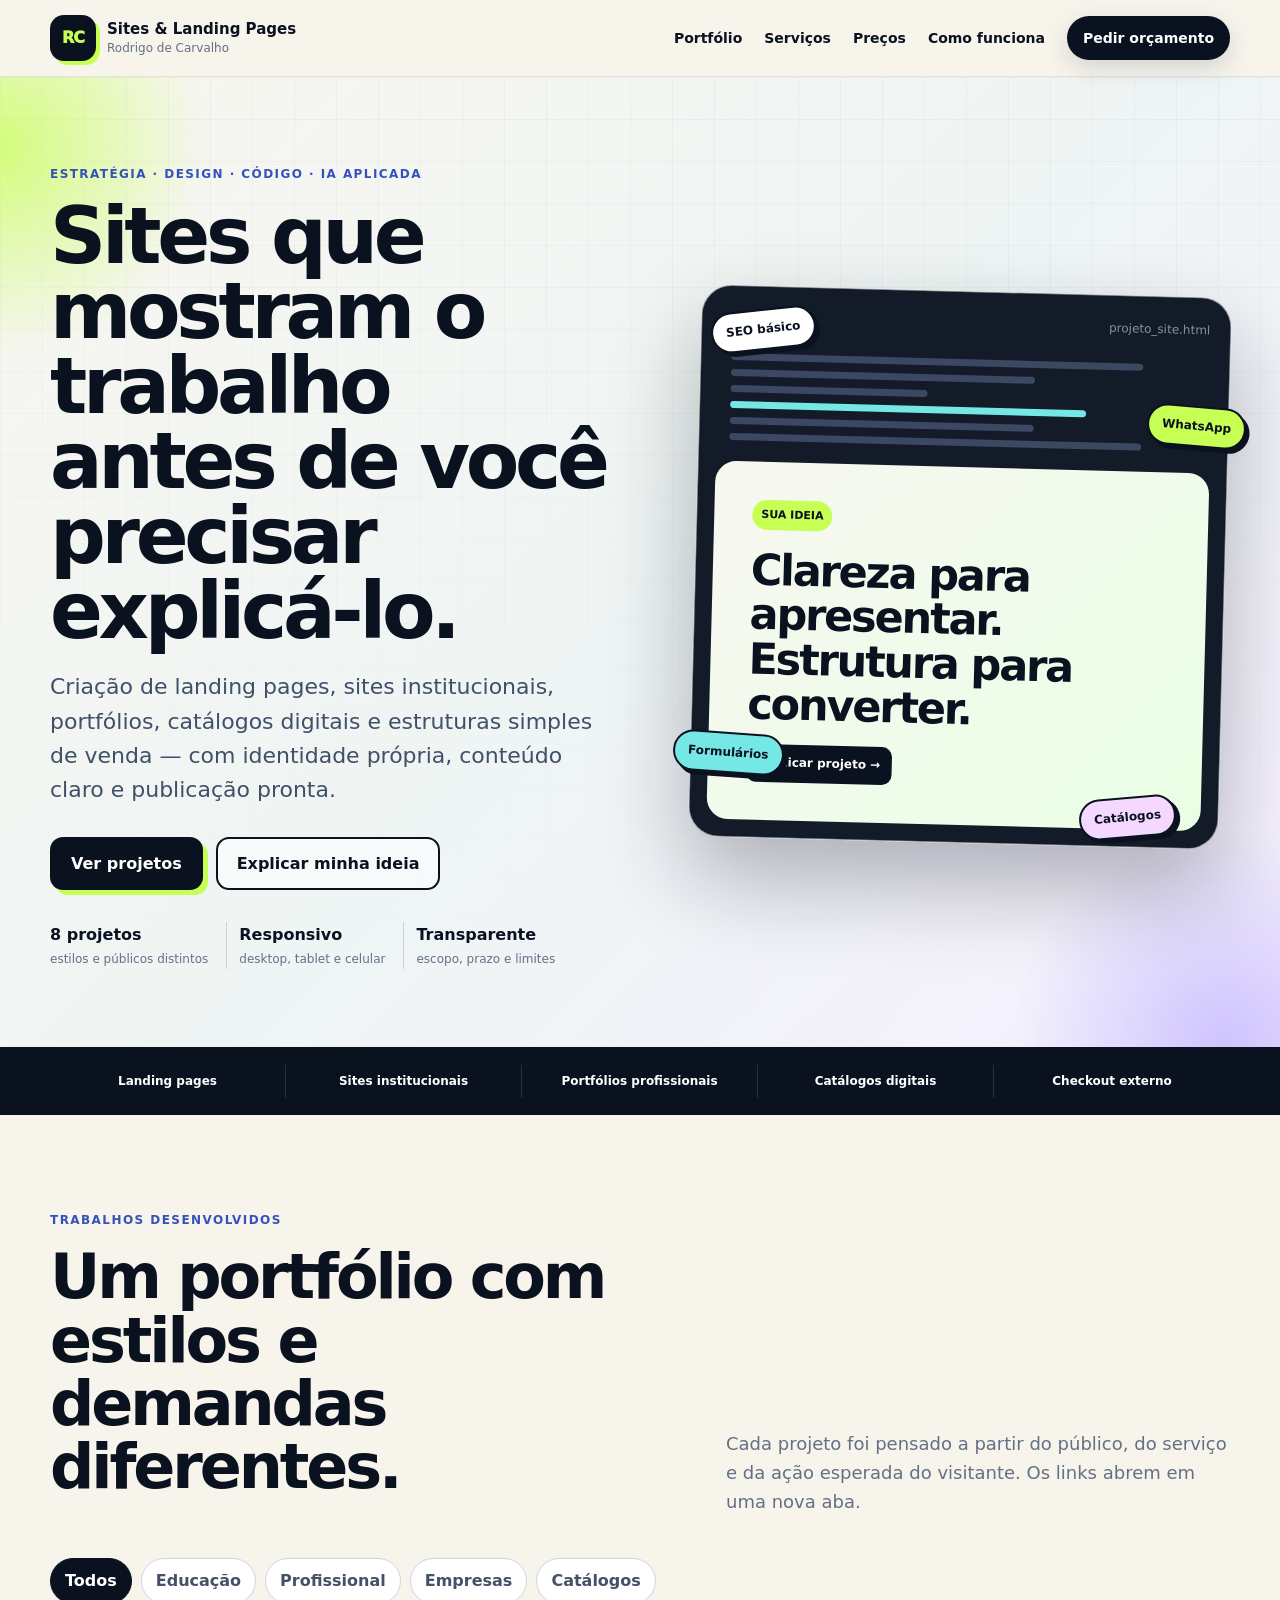
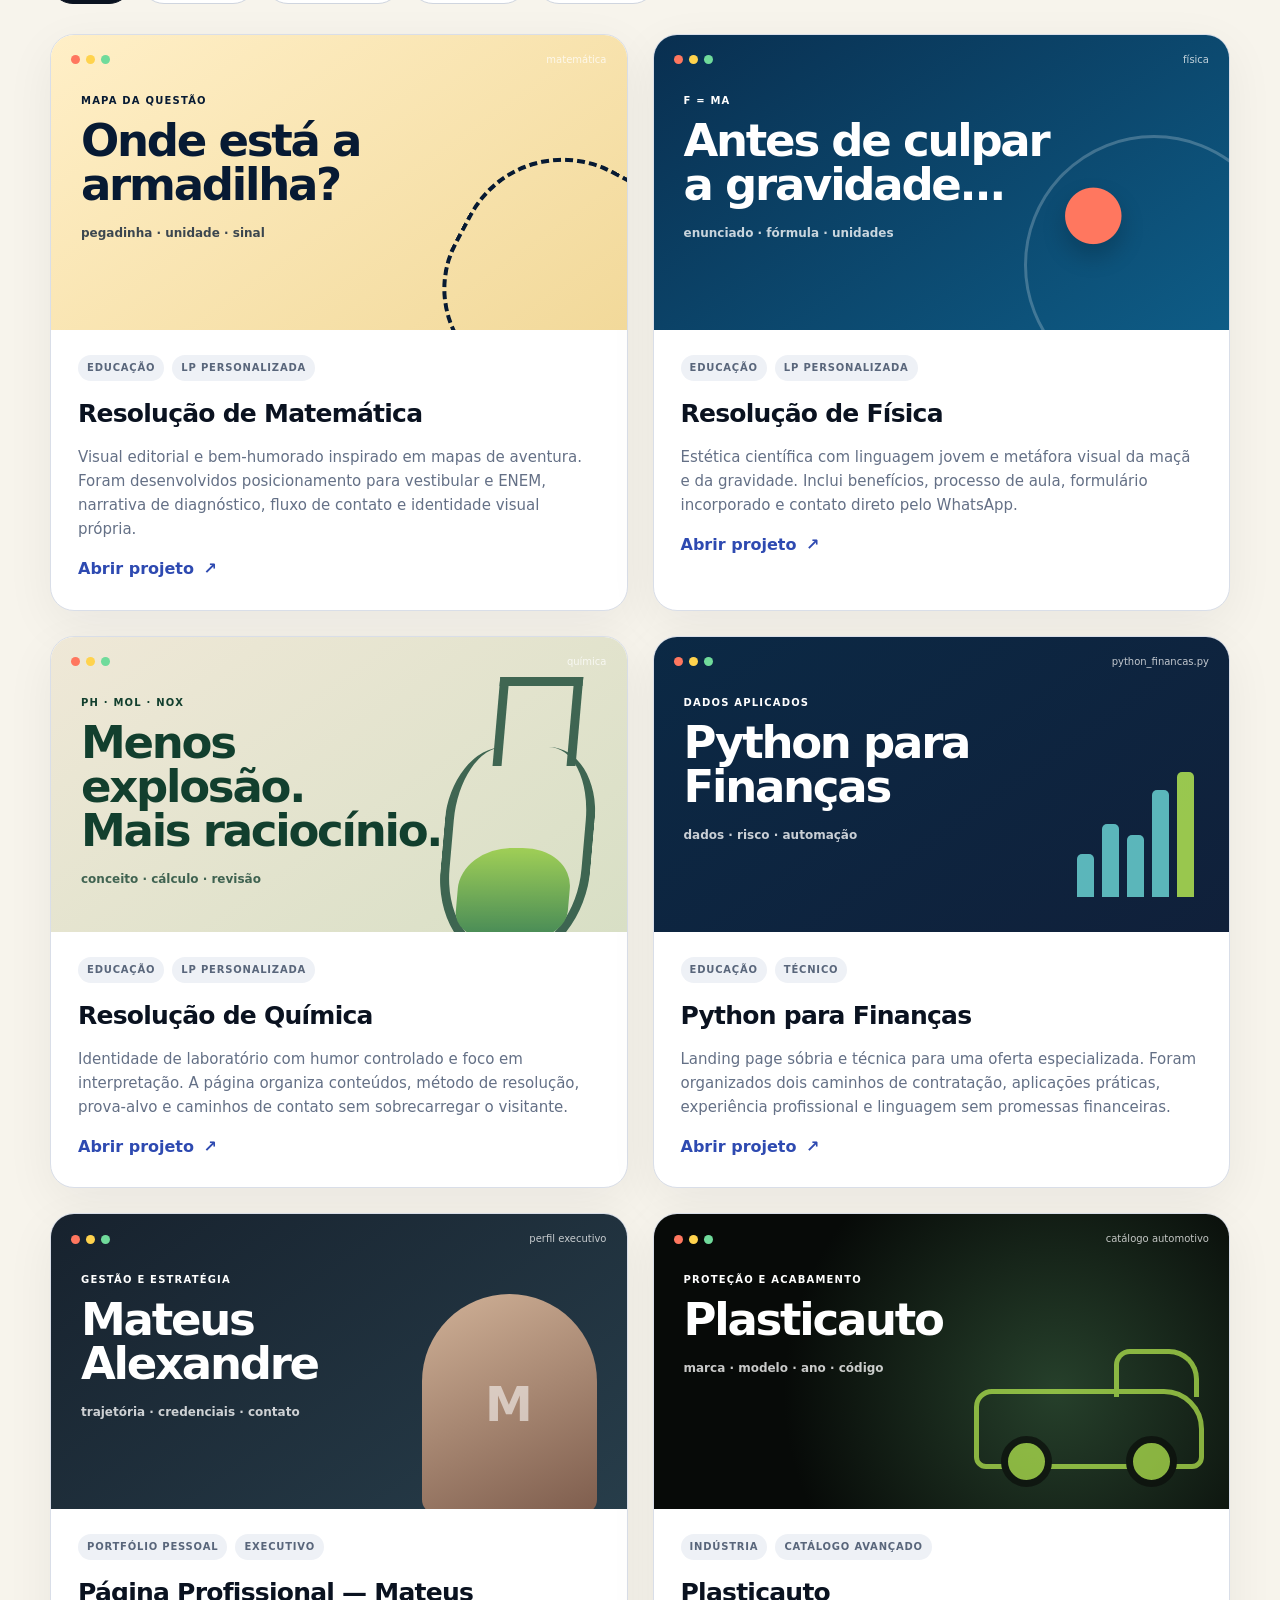
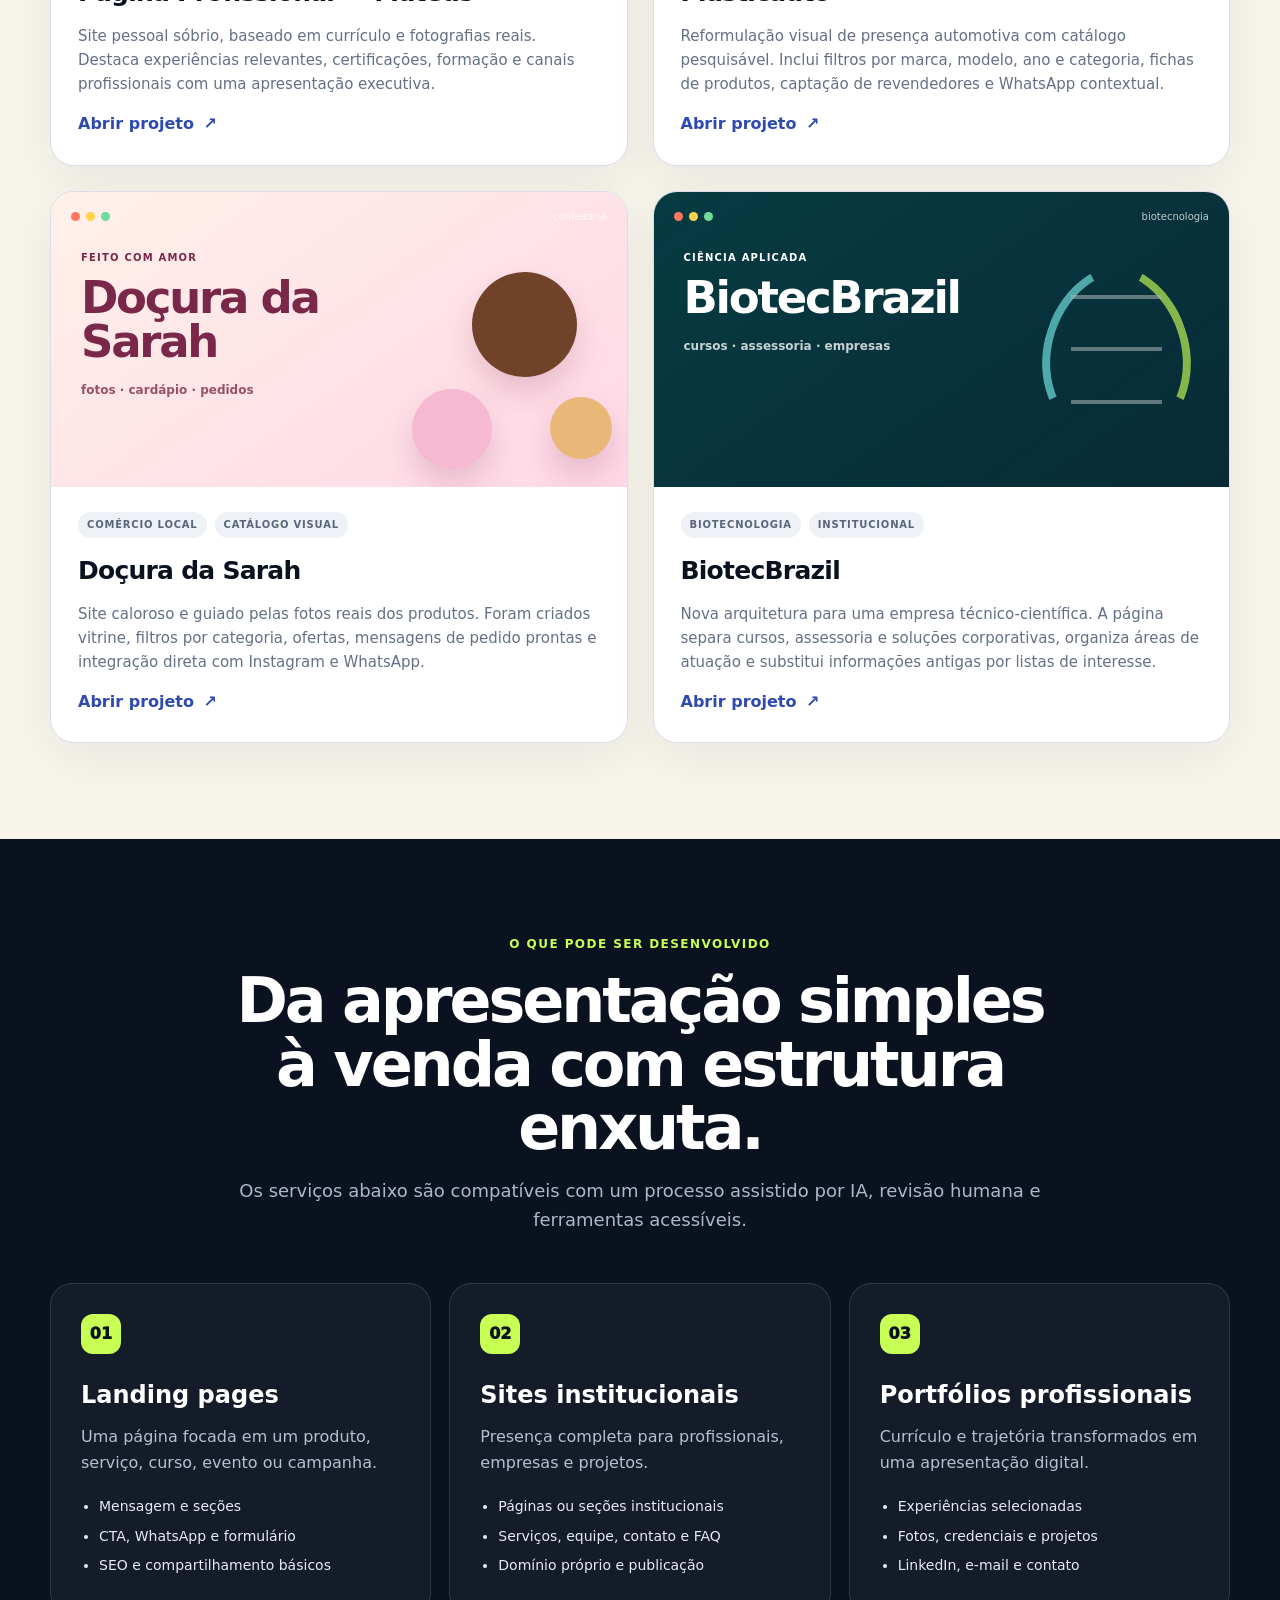
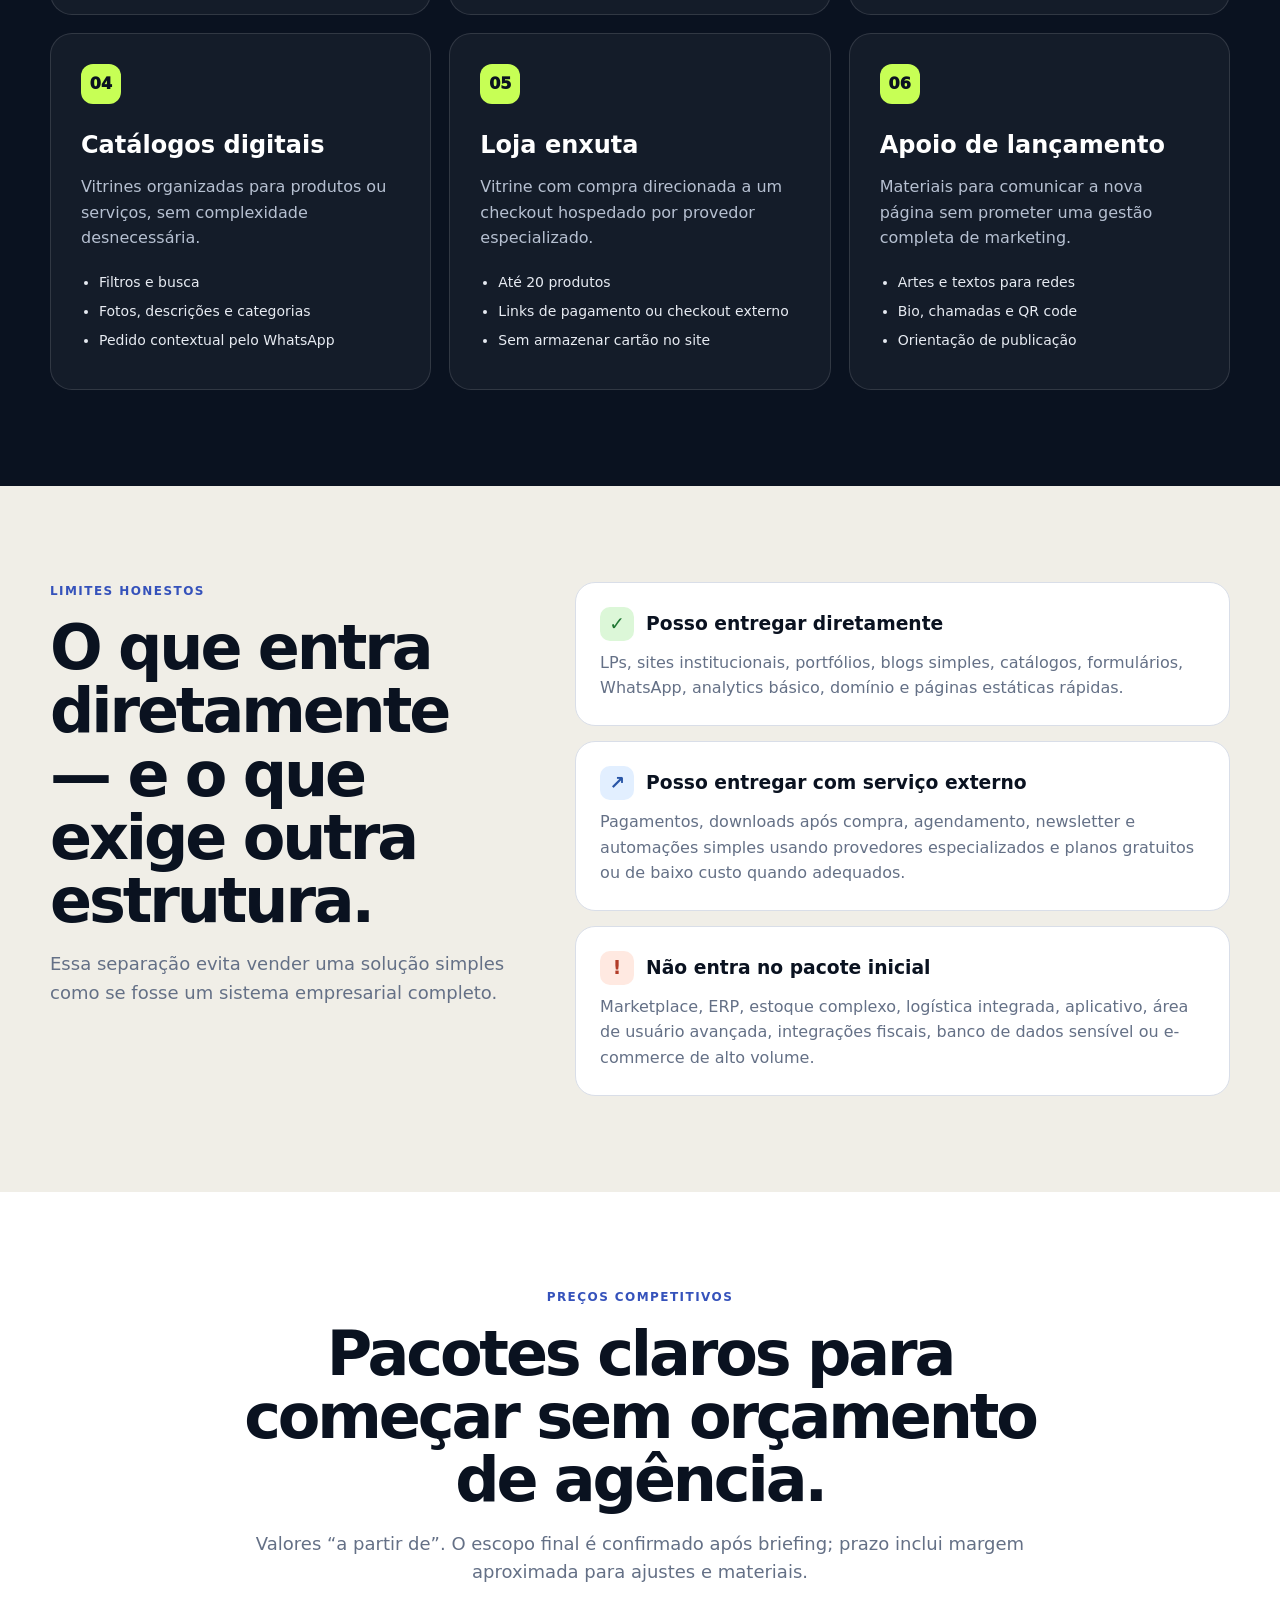
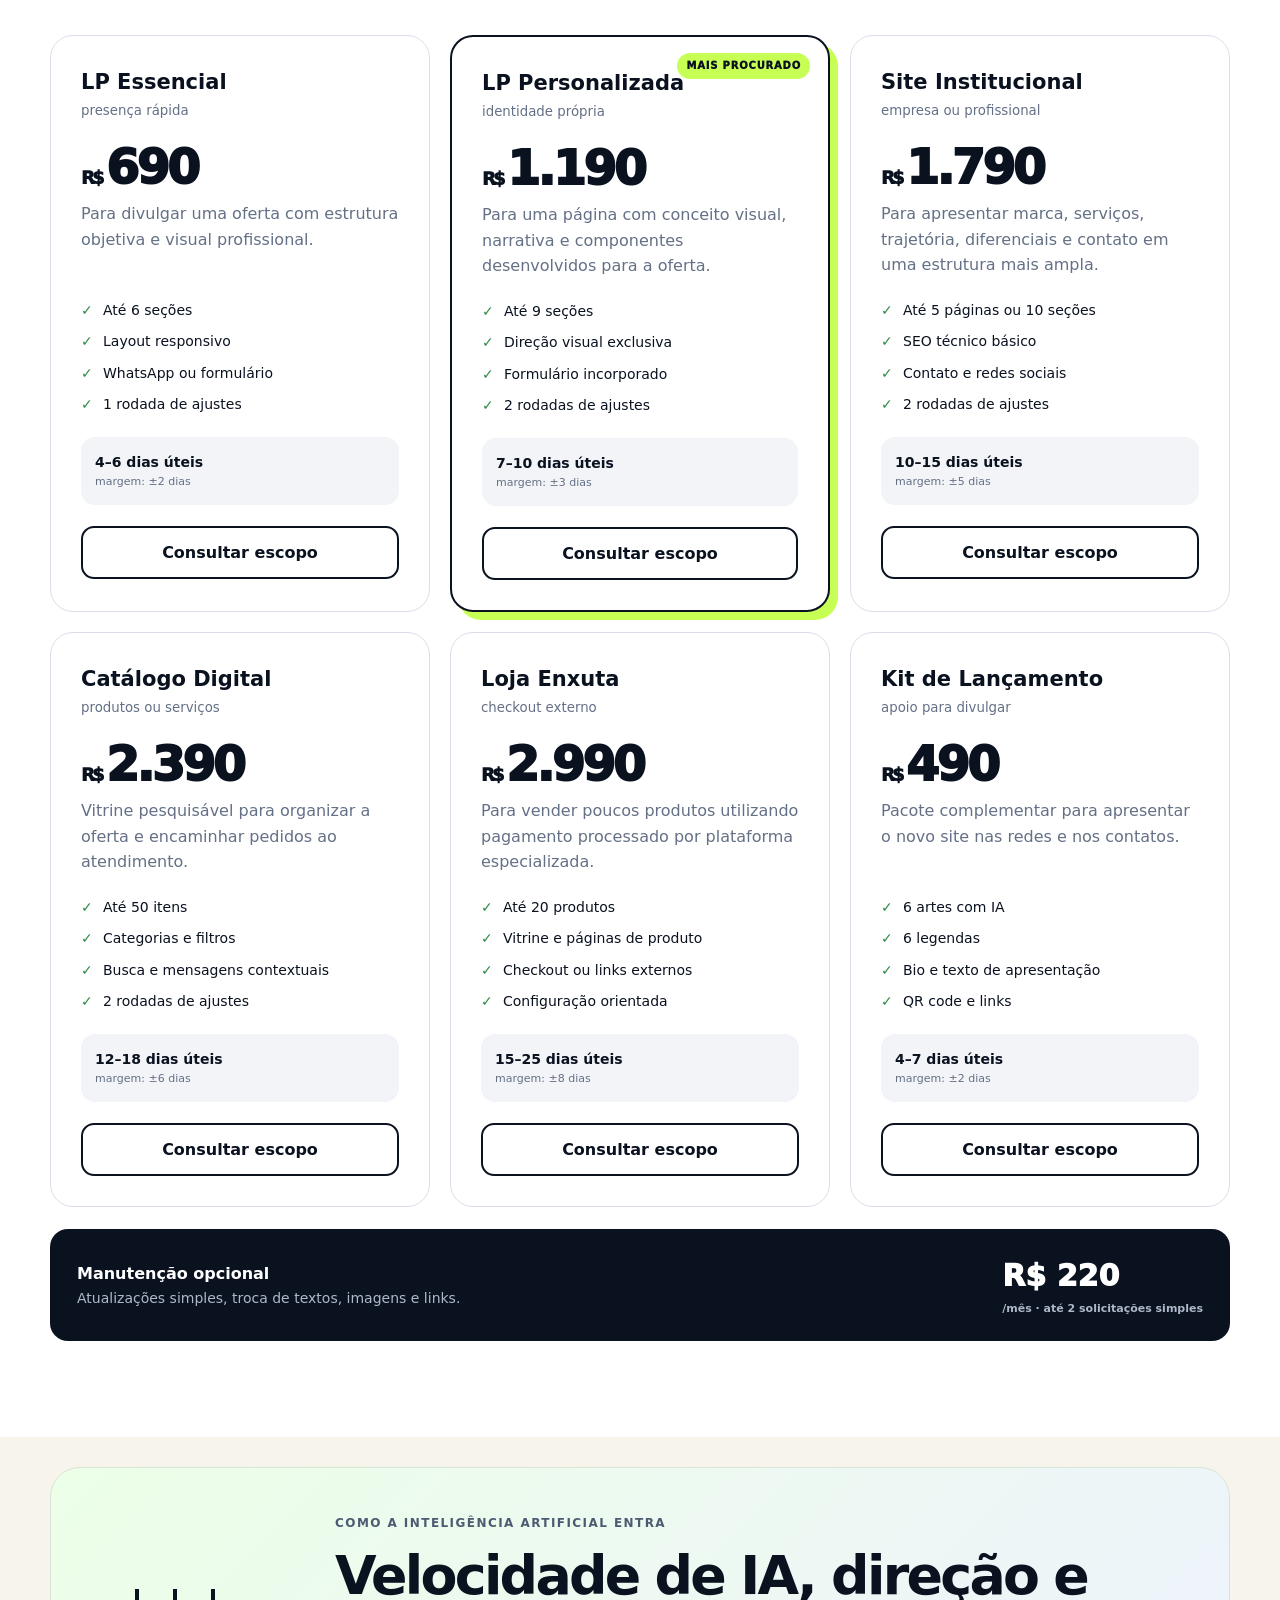
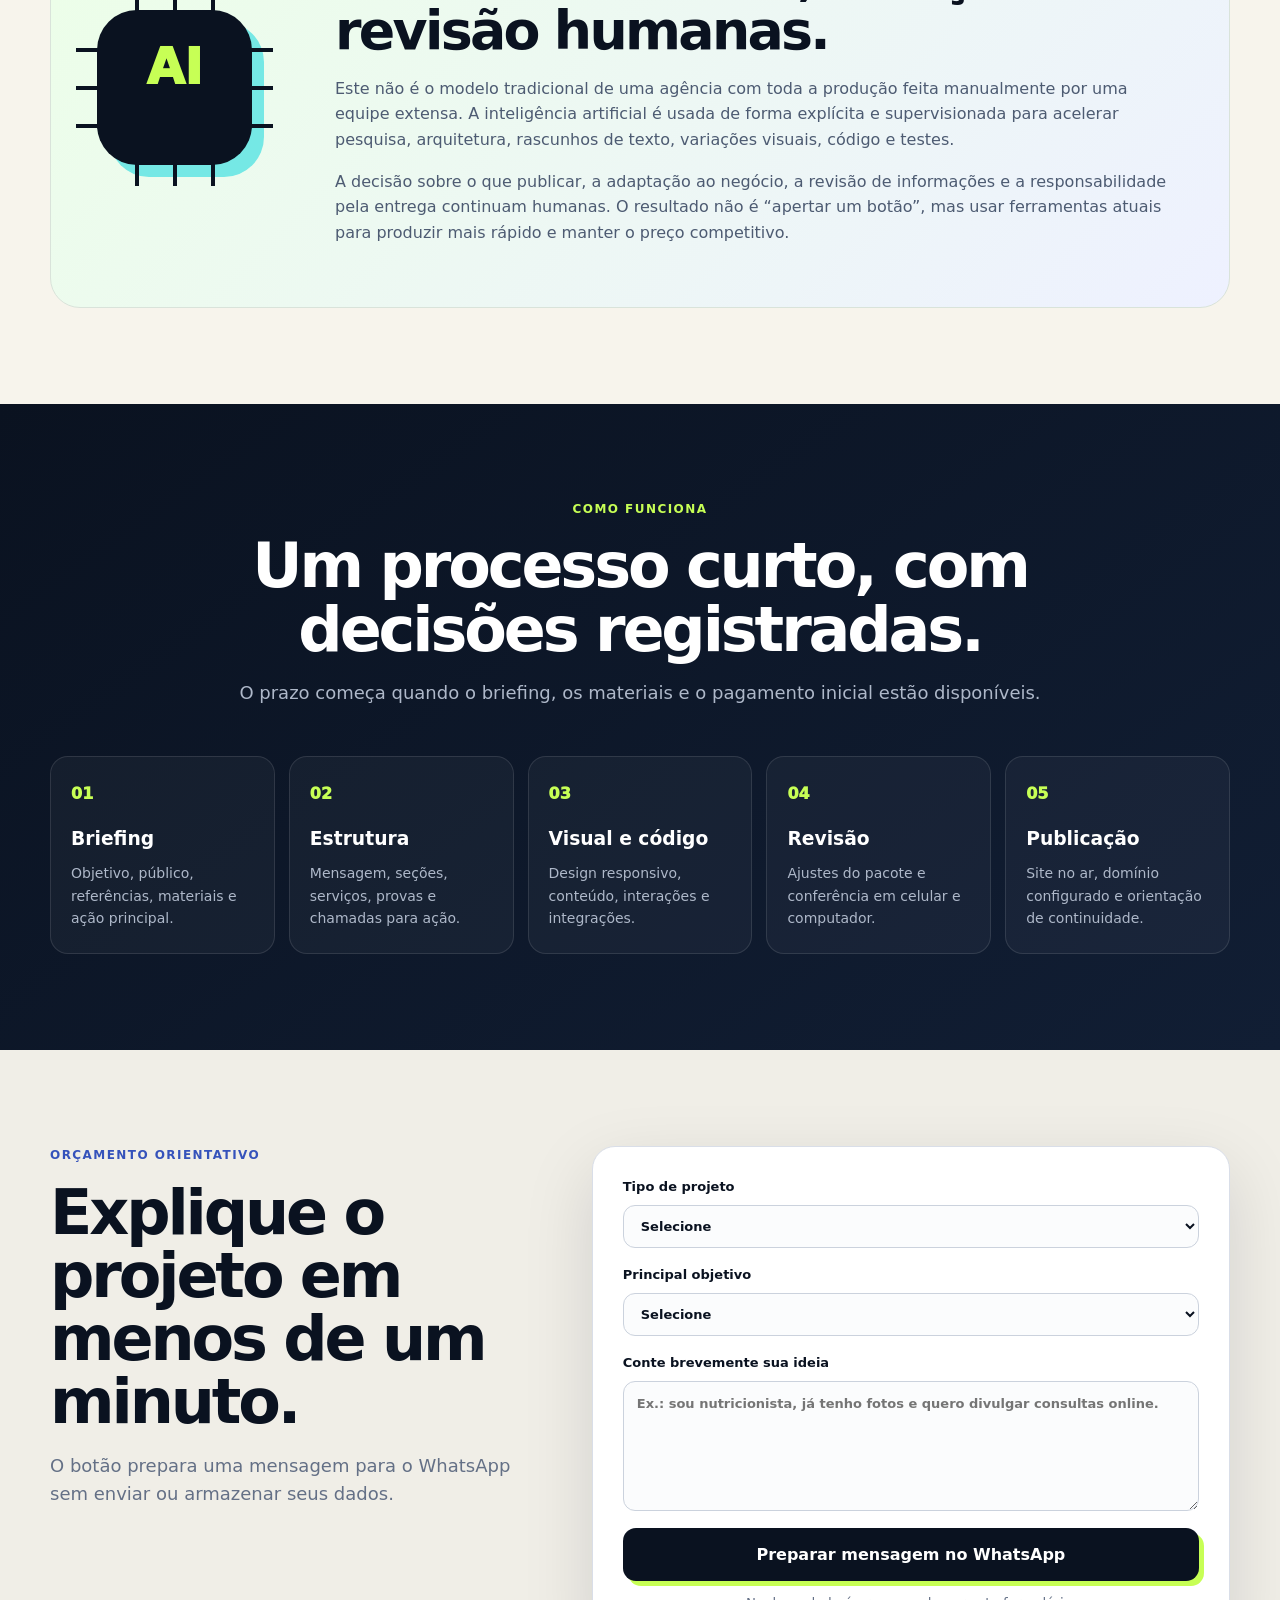
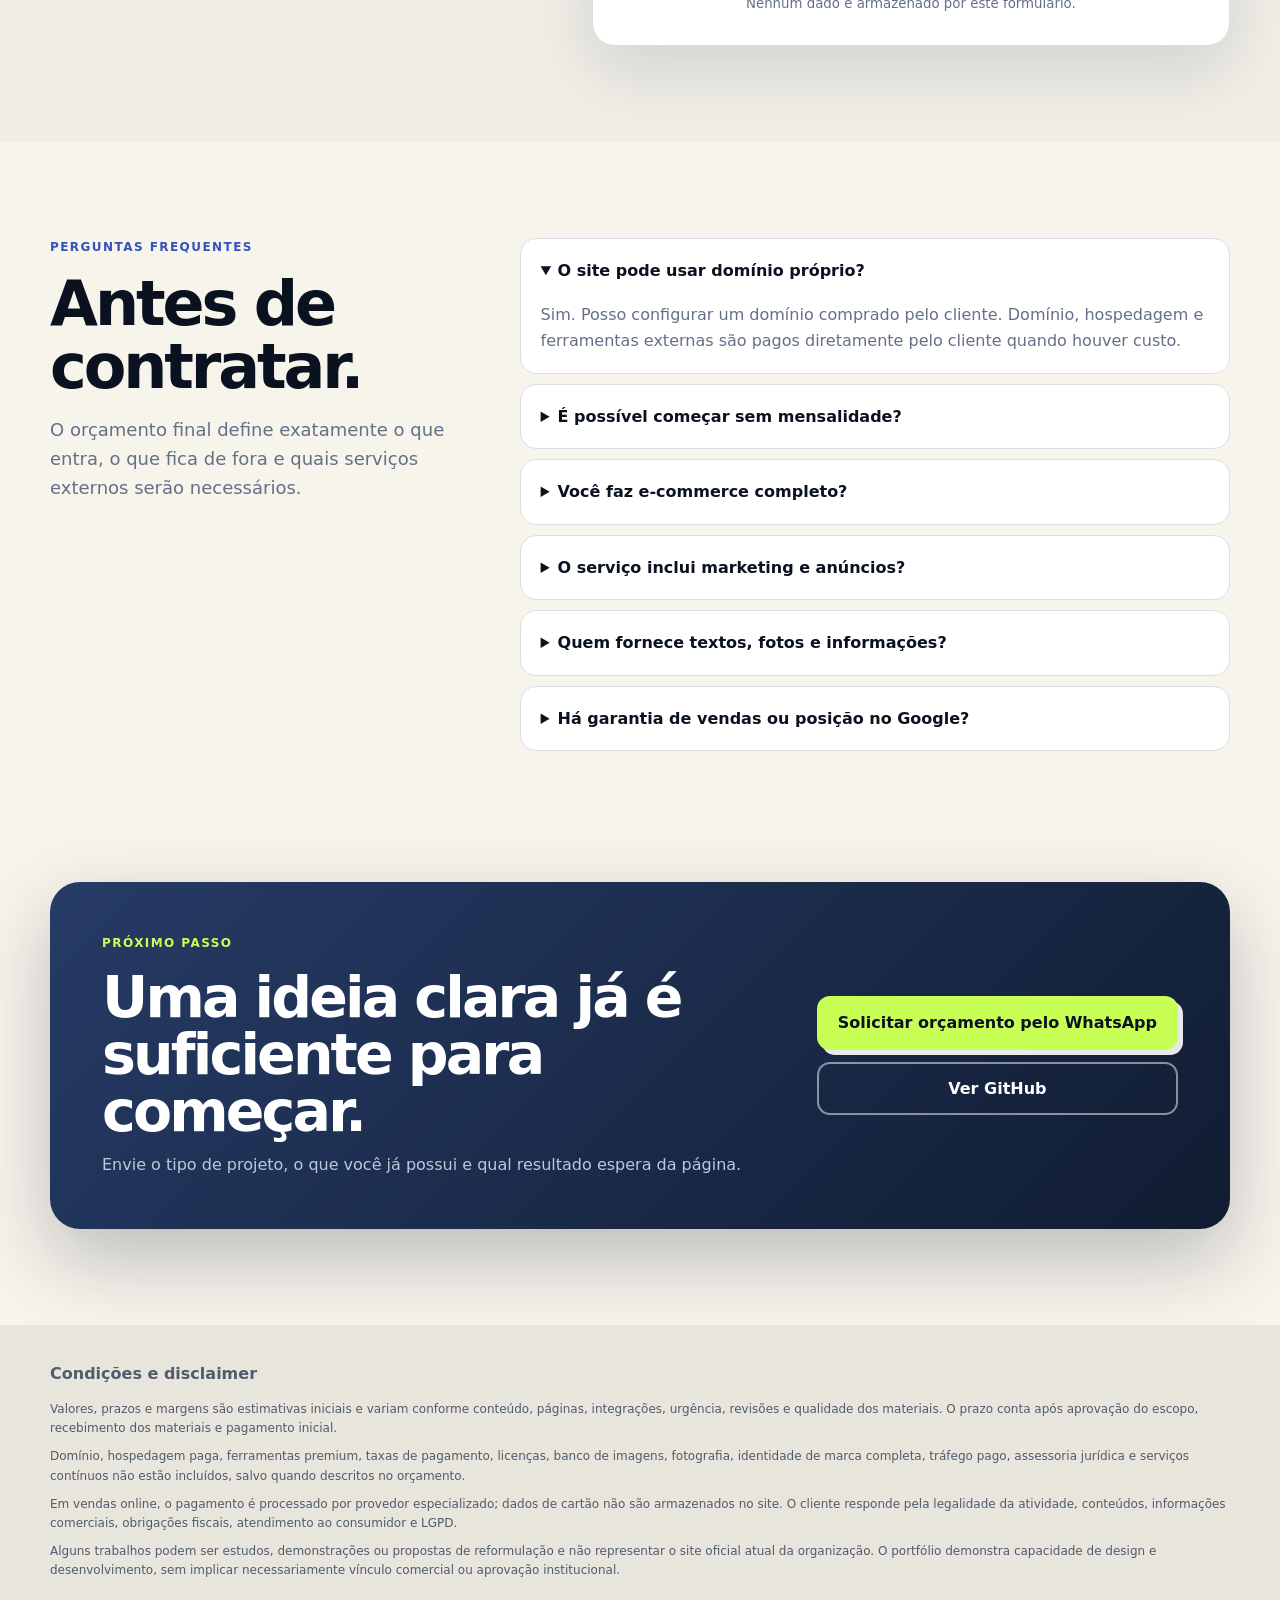
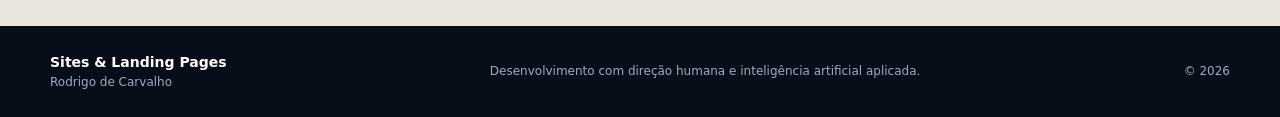
==== index.html @ 65821349 "Publica portfólio e oferta de sites" ====
<!doctype html>
<html lang="pt-BR">
<head>
  <meta charset="utf-8">
  <meta name="viewport" content="width=device-width,initial-scale=1">
  <meta name="theme-color" content="#0a1220">
  <meta name="description" content="Criação de landing pages, sites institucionais, portfólios, catálogos digitais e lojas enxutas com direção humana e inteligência artificial aplicada.">
  <meta property="og:type" content="website">
  <meta property="og:locale" content="pt_BR">
  <meta property="og:title" content="Rodrigo de Carvalho | Sites e Landing Pages">
  <meta property="og:description" content="Páginas rápidas, personalizadas e prontas para apresentar, captar contatos ou vender.">
  <title>Rodrigo de Carvalho | Sites e Landing Pages</title>
  <link rel="icon" href="favicon.svg" type="image/svg+xml">
  <link rel="stylesheet" href="styles.css">
  <script src="script.js" defer></script>
</head>
<body>
<a class="skip-link" href="#conteudo">Ir para o conteúdo</a>
<header class="site-header" id="topo">
  <div class="container nav-row">
    <a class="brand" href="#topo" aria-label="Início"><span class="brand-mark">RC</span><span><strong>Sites & Landing Pages</strong><small>Rodrigo de Carvalho</small></span></a>
    <button class="menu-toggle" type="button" aria-expanded="false" aria-controls="menu-principal"><span></span><span></span><span></span><span class="sr-only">Abrir menu</span></button>
    <nav class="main-nav" id="menu-principal" aria-label="Navegação principal">
      <a href="#portfolio">Portfólio</a><a href="#servicos">Serviços</a><a href="#precos">Preços</a><a href="#processo">Como funciona</a>
      <a class="nav-cta whatsapp-link" data-message="Olá, Rodrigo. Vi seu portfólio de sites e gostaria de conversar sobre um projeto.">Pedir orçamento</a>
    </nav>
  </div>
</header>
<main id="conteudo">
  <section class="hero">
    <div class="hero-glow hero-glow-a" aria-hidden="true"></div><div class="hero-glow hero-glow-b" aria-hidden="true"></div>
    <div class="container hero-grid">
      <div class="hero-copy reveal">
        <p class="eyebrow">Estratégia · Design · Código · IA aplicada</p>
        <h1>Sites que mostram o trabalho antes de você precisar explicá-lo.</h1>
        <p class="hero-lead">Criação de landing pages, sites institucionais, portfólios, catálogos digitais e estruturas simples de venda — com identidade própria, conteúdo claro e publicação pronta.</p>
        <div class="hero-actions"><a class="button button-primary" href="#portfolio">Ver projetos</a><a class="button button-secondary whatsapp-link" data-message="Olá, Rodrigo. Quero avaliar a criação de um site ou landing page.">Explicar minha ideia</a></div>
        <div class="hero-proof"><div><strong>8 projetos</strong><span>estilos e públicos distintos</span></div><div><strong>Responsivo</strong><span>desktop, tablet e celular</span></div><div><strong>Transparente</strong><span>escopo, prazo e limites</span></div></div>
      </div>
      <div class="hero-stage reveal" aria-label="Representação visual de uma página desenvolvida">
        <div class="code-card"><div class="window-bar"><i></i><i></i><i></i><span>projeto_site.html</span></div><div class="code-lines" aria-hidden="true"><span class="line long"></span><span class="line medium"></span><span class="line short"></span><span class="line accent"></span><span class="line medium"></span><span class="line long"></span></div><div class="site-preview"><span class="preview-label">sua ideia</span><strong>Clareza para apresentar.<br>Estrutura para converter.</strong><div class="preview-button">publicar projeto →</div></div></div>
        <div class="floating-chip chip-one">SEO básico</div><div class="floating-chip chip-two">WhatsApp</div><div class="floating-chip chip-three">Formulários</div><div class="floating-chip chip-four">Catálogos</div>
      </div>
    </div>
  </section>
  <section class="trust-strip" aria-label="Tipos de projeto"><div class="container trust-grid"><span>Landing pages</span><span>Sites institucionais</span><span>Portfólios profissionais</span><span>Catálogos digitais</span><span>Checkout externo</span></div></section>

  <section class="section portfolio-section" id="portfolio">
    <div class="container">
      <div class="section-heading heading-row reveal"><div><p class="eyebrow">Trabalhos desenvolvidos</p><h2>Um portfólio com estilos e demandas diferentes.</h2></div><p>Cada projeto foi pensado a partir do público, do serviço e da ação esperada do visitante. Os links abrem em uma nova aba.</p></div>
      <div class="portfolio-filters reveal" role="group" aria-label="Filtrar projetos">
        <button class="filter-button active" type="button" data-filter="todos" aria-pressed="true">Todos</button><button class="filter-button" type="button" data-filter="educacao" aria-pressed="false">Educação</button><button class="filter-button" type="button" data-filter="profissional" aria-pressed="false">Profissional</button><button class="filter-button" type="button" data-filter="empresa" aria-pressed="false">Empresas</button><button class="filter-button" type="button" data-filter="catalogo" aria-pressed="false">Catálogos</button>
      </div>
      <div class="portfolio-grid">
        <article class="project-card reveal" data-category="educacao">
          <a class="project-preview preview-math" href="https://rsucupira.github.io/resolucao-matematica-vestibular-leve/" target="_blank" rel="noopener noreferrer"><div class="mini-browser"><i></i><i></i><i></i><span>matemática</span></div><div class="preview-copy"><small>Mapa da questão</small><strong>Onde está a armadilha?</strong><span>pegadinha · unidade · sinal</span></div></a>
          <div class="project-content"><div class="project-meta"><span>Educação</span><span>LP personalizada</span></div><h3>Resolução de Matemática</h3><p>Visual editorial e bem-humorado inspirado em mapas de aventura. Foram desenvolvidos posicionamento para vestibular e ENEM, narrativa de diagnóstico, fluxo de contato e identidade visual própria.</p><a class="project-link" href="https://rsucupira.github.io/resolucao-matematica-vestibular-leve/" target="_blank" rel="noopener noreferrer">Abrir projeto <span>↗</span></a></div>
        </article>
        <article class="project-card reveal" data-category="educacao">
          <a class="project-preview preview-physics" href="https://rsucupira.github.io/resolucao-fisica-vestibular-leve/" target="_blank" rel="noopener noreferrer"><div class="mini-browser"><i></i><i></i><i></i><span>física</span></div><div class="preview-orbit" aria-hidden="true"></div><div class="preview-copy"><small>F = ma</small><strong>Antes de culpar a gravidade...</strong><span>enunciado · fórmula · unidades</span></div></a>
          <div class="project-content"><div class="project-meta"><span>Educação</span><span>LP personalizada</span></div><h3>Resolução de Física</h3><p>Estética científica com linguagem jovem e metáfora visual da maçã e da gravidade. Inclui benefícios, processo de aula, formulário incorporado e contato direto pelo WhatsApp.</p><a class="project-link" href="https://rsucupira.github.io/resolucao-fisica-vestibular-leve/" target="_blank" rel="noopener noreferrer">Abrir projeto <span>↗</span></a></div>
        </article>
        <article class="project-card reveal" data-category="educacao">
          <a class="project-preview preview-chemistry" href="https://rsucupira.github.io/resolucao-quimica-vestibular-leve/" target="_blank" rel="noopener noreferrer"><div class="mini-browser"><i></i><i></i><i></i><span>química</span></div><div class="flask" aria-hidden="true"><b></b></div><div class="preview-copy"><small>pH · mol · NOX</small><strong>Menos explosão.<br>Mais raciocínio.</strong><span>conceito · cálculo · revisão</span></div></a>
          <div class="project-content"><div class="project-meta"><span>Educação</span><span>LP personalizada</span></div><h3>Resolução de Química</h3><p>Identidade de laboratório com humor controlado e foco em interpretação. A página organiza conteúdos, método de resolução, prova-alvo e caminhos de contato sem sobrecarregar o visitante.</p><a class="project-link" href="https://rsucupira.github.io/resolucao-quimica-vestibular-leve/" target="_blank" rel="noopener noreferrer">Abrir projeto <span>↗</span></a></div>
        </article>
        <article class="project-card reveal" data-category="educacao profissional">
          <a class="project-preview preview-python" href="https://rsucupira.github.io/python-financas/" target="_blank" rel="noopener noreferrer"><div class="mini-browser"><i></i><i></i><i></i><span>python_financas.py</span></div><div class="chart-bars" aria-hidden="true"><i></i><i></i><i></i><i></i><i></i></div><div class="preview-copy"><small>Dados aplicados</small><strong>Python para Finanças</strong><span>dados · risco · automação</span></div></a>
          <div class="project-content"><div class="project-meta"><span>Educação</span><span>Técnico</span></div><h3>Python para Finanças</h3><p>Landing page sóbria e técnica para uma oferta especializada. Foram organizados dois caminhos de contratação, aplicações práticas, experiência profissional e linguagem sem promessas financeiras.</p><a class="project-link" href="https://rsucupira.github.io/python-financas/" target="_blank" rel="noopener noreferrer">Abrir projeto <span>↗</span></a></div>
        </article>
        <article class="project-card reveal" data-category="profissional">
          <a class="project-preview preview-mateus" href="https://rsucupira.github.io/lp-mateus/" target="_blank" rel="noopener noreferrer"><div class="mini-browser"><i></i><i></i><i></i><span>perfil executivo</span></div><div class="portrait-shape" aria-hidden="true">M</div><div class="preview-copy"><small>Gestão e estratégia</small><strong>Mateus Alexandre</strong><span>trajetória · credenciais · contato</span></div></a>
          <div class="project-content"><div class="project-meta"><span>Portfólio pessoal</span><span>Executivo</span></div><h3>Página Profissional — Mateus</h3><p>Site pessoal sóbrio, baseado em currículo e fotografias reais. Destaca experiências relevantes, certificações, formação e canais profissionais com uma apresentação executiva.</p><a class="project-link" href="https://rsucupira.github.io/lp-mateus/" target="_blank" rel="noopener noreferrer">Abrir projeto <span>↗</span></a></div>
        </article>
        <article class="project-card reveal" data-category="empresa catalogo">
          <a class="project-preview preview-plasticauto" href="https://rsucupira.github.io/lp-plasticauto/" target="_blank" rel="noopener noreferrer"><div class="mini-browser"><i></i><i></i><i></i><span>catálogo automotivo</span></div><div class="truck-line" aria-hidden="true"><i></i></div><div class="preview-copy"><small>Proteção e acabamento</small><strong>Plasticauto</strong><span>marca · modelo · ano · código</span></div></a>
          <div class="project-content"><div class="project-meta"><span>Indústria</span><span>Catálogo avançado</span></div><h3>Plasticauto</h3><p>Reformulação visual de presença automotiva com catálogo pesquisável. Inclui filtros por marca, modelo, ano e categoria, fichas de produtos, captação de revendedores e WhatsApp contextual.</p><a class="project-link" href="https://rsucupira.github.io/lp-plasticauto/" target="_blank" rel="noopener noreferrer">Abrir projeto <span>↗</span></a></div>
        </article>
        <article class="project-card reveal" data-category="empresa catalogo">
          <a class="project-preview preview-docura" href="https://rsucupira.github.io/lp-docura-da-sarah/" target="_blank" rel="noopener noreferrer"><div class="mini-browser"><i></i><i></i><i></i><span>confeitaria</span></div><div class="sweet-shapes" aria-hidden="true"><i></i><i></i><i></i></div><div class="preview-copy"><small>Feito com amor</small><strong>Doçura da Sarah</strong><span>fotos · cardápio · pedidos</span></div></a>
          <div class="project-content"><div class="project-meta"><span>Comércio local</span><span>Catálogo visual</span></div><h3>Doçura da Sarah</h3><p>Site caloroso e guiado pelas fotos reais dos produtos. Foram criados vitrine, filtros por categoria, ofertas, mensagens de pedido prontas e integração direta com Instagram e WhatsApp.</p><a class="project-link" href="https://rsucupira.github.io/lp-docura-da-sarah/" target="_blank" rel="noopener noreferrer">Abrir projeto <span>↗</span></a></div>
        </article>
        <article class="project-card reveal" data-category="empresa educacao">
          <a class="project-preview preview-biotec" href="https://rsucupira.github.io/lp-biotecbrazil/" target="_blank" rel="noopener noreferrer"><div class="mini-browser"><i></i><i></i><i></i><span>biotecnologia</span></div><div class="dna-lines" aria-hidden="true"><i></i><i></i><b></b><b></b><b></b></div><div class="preview-copy"><small>Ciência aplicada</small><strong>BiotecBrazil</strong><span>cursos · assessoria · empresas</span></div></a>
          <div class="project-content"><div class="project-meta"><span>Biotecnologia</span><span>Institucional</span></div><h3>BiotecBrazil</h3><p>Nova arquitetura para uma empresa técnico-científica. A página separa cursos, assessoria e soluções corporativas, organiza áreas de atuação e substitui informações antigas por listas de interesse.</p><a class="project-link" href="https://rsucupira.github.io/lp-biotecbrazil/" target="_blank" rel="noopener noreferrer">Abrir projeto <span>↗</span></a></div>
        </article>
      </div>
    </div>
  </section>

  <section class="section section-dark" id="servicos">
    <div class="container">
      <div class="section-heading center reveal"><p class="eyebrow eyebrow-light">O que pode ser desenvolvido</p><h2>Da apresentação simples à venda com estrutura enxuta.</h2><p>Os serviços abaixo são compatíveis com um processo assistido por IA, revisão humana e ferramentas acessíveis.</p></div>
      <div class="service-grid">
        <article class="service-card reveal"><span>01</span><h3>Landing pages</h3><p>Uma página focada em um produto, serviço, curso, evento ou campanha.</p><ul><li>Mensagem e seções</li><li>CTA, WhatsApp e formulário</li><li>SEO e compartilhamento básicos</li></ul></article>
        <article class="service-card reveal"><span>02</span><h3>Sites institucionais</h3><p>Presença completa para profissionais, empresas e projetos.</p><ul><li>Páginas ou seções institucionais</li><li>Serviços, equipe, contato e FAQ</li><li>Domínio próprio e publicação</li></ul></article>
        <article class="service-card reveal"><span>03</span><h3>Portfólios profissionais</h3><p>Currículo e trajetória transformados em uma apresentação digital.</p><ul><li>Experiências selecionadas</li><li>Fotos, credenciais e projetos</li><li>LinkedIn, e-mail e contato</li></ul></article>
        <article class="service-card reveal"><span>04</span><h3>Catálogos digitais</h3><p>Vitrines organizadas para produtos ou serviços, sem complexidade desnecessária.</p><ul><li>Filtros e busca</li><li>Fotos, descrições e categorias</li><li>Pedido contextual pelo WhatsApp</li></ul></article>
        <article class="service-card reveal"><span>05</span><h3>Loja enxuta</h3><p>Vitrine com compra direcionada a um checkout hospedado por provedor especializado.</p><ul><li>Até 20 produtos</li><li>Links de pagamento ou checkout externo</li><li>Sem armazenar cartão no site</li></ul></article>
        <article class="service-card reveal"><span>06</span><h3>Apoio de lançamento</h3><p>Materiais para comunicar a nova página sem prometer uma gestão completa de marketing.</p><ul><li>Artes e textos para redes</li><li>Bio, chamadas e QR code</li><li>Orientação de publicação</li></ul></article>
      </div>
    </div>
  </section>

  <section class="section capability-section">
    <div class="container capability-grid">
      <div class="section-heading reveal"><p class="eyebrow">Limites honestos</p><h2>O que entra diretamente — e o que exige outra estrutura.</h2><p>Essa separação evita vender uma solução simples como se fosse um sistema empresarial completo.</p></div>
      <div class="capability-panels reveal">
        <article class="capability yes"><h3><span>✓</span>Posso entregar diretamente</h3><p>LPs, sites institucionais, portfólios, blogs simples, catálogos, formulários, WhatsApp, analytics básico, domínio e páginas estáticas rápidas.</p></article>
        <article class="capability assisted"><h3><span>↗</span>Posso entregar com serviço externo</h3><p>Pagamentos, downloads após compra, agendamento, newsletter e automações simples usando provedores especializados e planos gratuitos ou de baixo custo quando adequados.</p></article>
        <article class="capability no"><h3><span>!</span>Não entra no pacote inicial</h3><p>Marketplace, ERP, estoque complexo, logística integrada, aplicativo, área de usuário avançada, integrações fiscais, banco de dados sensível ou e-commerce de alto volume.</p></article>
      </div>
    </div>
  </section>

  <section class="section pricing-section" id="precos">
    <div class="container">
      <div class="section-heading center reveal"><p class="eyebrow">Preços competitivos</p><h2>Pacotes claros para começar sem orçamento de agência.</h2><p>Valores “a partir de”. O escopo final é confirmado após briefing; prazo inclui margem aproximada para ajustes e materiais.</p></div>
      <div class="pricing-grid">
        <article class="price-card reveal"><div class="price-top"><span>LP Essencial</span><small>presença rápida</small></div><div class="price"><small>R$</small>690</div><p>Para divulgar uma oferta com estrutura objetiva e visual profissional.</p><ul><li>Até 6 seções</li><li>Layout responsivo</li><li>WhatsApp ou formulário</li><li>1 rodada de ajustes</li></ul><div class="deadline"><strong>4–6 dias úteis</strong><span>margem: ±2 dias</span></div><a class="button button-outline whatsapp-link" data-message="Olá, Rodrigo. Tenho interesse na LP Essencial a partir de R$ 690.">Consultar escopo</a></article>
        <article class="price-card featured reveal"><span class="popular">Mais procurado</span><div class="price-top"><span>LP Personalizada</span><small>identidade própria</small></div><div class="price"><small>R$</small>1.190</div><p>Para uma página com conceito visual, narrativa e componentes desenvolvidos para a oferta.</p><ul><li>Até 9 seções</li><li>Direção visual exclusiva</li><li>Formulário incorporado</li><li>2 rodadas de ajustes</li></ul><div class="deadline"><strong>7–10 dias úteis</strong><span>margem: ±3 dias</span></div><a class="button button-outline whatsapp-link" data-message="Olá, Rodrigo. Tenho interesse na LP Personalizada a partir de R$ 1.190.">Consultar escopo</a></article>
        <article class="price-card reveal"><div class="price-top"><span>Site Institucional</span><small>empresa ou profissional</small></div><div class="price"><small>R$</small>1.790</div><p>Para apresentar marca, serviços, trajetória, diferenciais e contato em uma estrutura mais ampla.</p><ul><li>Até 5 páginas ou 10 seções</li><li>SEO técnico básico</li><li>Contato e redes sociais</li><li>2 rodadas de ajustes</li></ul><div class="deadline"><strong>10–15 dias úteis</strong><span>margem: ±5 dias</span></div><a class="button button-outline whatsapp-link" data-message="Olá, Rodrigo. Tenho interesse no Site Institucional a partir de R$ 1.790.">Consultar escopo</a></article>
        <article class="price-card reveal"><div class="price-top"><span>Catálogo Digital</span><small>produtos ou serviços</small></div><div class="price"><small>R$</small>2.390</div><p>Vitrine pesquisável para organizar a oferta e encaminhar pedidos ao atendimento.</p><ul><li>Até 50 itens</li><li>Categorias e filtros</li><li>Busca e mensagens contextuais</li><li>2 rodadas de ajustes</li></ul><div class="deadline"><strong>12–18 dias úteis</strong><span>margem: ±6 dias</span></div><a class="button button-outline whatsapp-link" data-message="Olá, Rodrigo. Tenho interesse no Catálogo Digital a partir de R$ 2.390.">Consultar escopo</a></article>
        <article class="price-card reveal"><div class="price-top"><span>Loja Enxuta</span><small>checkout externo</small></div><div class="price"><small>R$</small>2.990</div><p>Para vender poucos produtos utilizando pagamento processado por plataforma especializada.</p><ul><li>Até 20 produtos</li><li>Vitrine e páginas de produto</li><li>Checkout ou links externos</li><li>Configuração orientada</li></ul><div class="deadline"><strong>15–25 dias úteis</strong><span>margem: ±8 dias</span></div><a class="button button-outline whatsapp-link" data-message="Olá, Rodrigo. Tenho interesse na Loja Enxuta a partir de R$ 2.990.">Consultar escopo</a></article>
        <article class="price-card reveal"><div class="price-top"><span>Kit de Lançamento</span><small>apoio para divulgar</small></div><div class="price"><small>R$</small>490</div><p>Pacote complementar para apresentar o novo site nas redes e nos contatos.</p><ul><li>6 artes com IA</li><li>6 legendas</li><li>Bio e texto de apresentação</li><li>QR code e links</li></ul><div class="deadline"><strong>4–7 dias úteis</strong><span>margem: ±2 dias</span></div><a class="button button-outline whatsapp-link" data-message="Olá, Rodrigo. Tenho interesse no Kit de Lançamento a partir de R$ 490.">Consultar escopo</a></article>
      </div>
      <div class="maintenance-note reveal"><div><strong>Manutenção opcional</strong><span>Atualizações simples, troca de textos, imagens e links.</span></div><div class="maintenance-price">R$ 220<small>/mês · até 2 solicitações simples</small></div></div>
    </div>
  </section>

  <section class="section ai-section"><div class="container ai-panel reveal"><div class="ai-mark" aria-hidden="true"><span>AI</span><i></i></div><div><p class="eyebrow">Como a inteligência artificial entra</p><h2>Velocidade de IA, direção e revisão humanas.</h2><p>Este não é o modelo tradicional de uma agência com toda a produção feita manualmente por uma equipe extensa. A inteligência artificial é usada de forma explícita e supervisionada para acelerar pesquisa, arquitetura, rascunhos de texto, variações visuais, código e testes.</p><p>A decisão sobre o que publicar, a adaptação ao negócio, a revisão de informações e a responsabilidade pela entrega continuam humanas. O resultado não é “apertar um botão”, mas usar ferramentas atuais para produzir mais rápido e manter o preço competitivo.</p></div></div></section>

  <section class="section section-dark process-section" id="processo">
    <div class="container"><div class="section-heading center reveal"><p class="eyebrow eyebrow-light">Como funciona</p><h2>Um processo curto, com decisões registradas.</h2><p>O prazo começa quando o briefing, os materiais e o pagamento inicial estão disponíveis.</p></div><div class="process-grid">
      <article class="process-card reveal"><span>01</span><h3>Briefing</h3><p>Objetivo, público, referências, materiais e ação principal.</p></article><article class="process-card reveal"><span>02</span><h3>Estrutura</h3><p>Mensagem, seções, serviços, provas e chamadas para ação.</p></article><article class="process-card reveal"><span>03</span><h3>Visual e código</h3><p>Design responsivo, conteúdo, interações e integrações.</p></article><article class="process-card reveal"><span>04</span><h3>Revisão</h3><p>Ajustes do pacote e conferência em celular e computador.</p></article><article class="process-card reveal"><span>05</span><h3>Publicação</h3><p>Site no ar, domínio configurado e orientação de continuidade.</p></article>
    </div></div>
  </section>

  <section class="section quote-section"><div class="container quote-grid"><div class="section-heading reveal"><p class="eyebrow">Orçamento orientativo</p><h2>Explique o projeto em menos de um minuto.</h2><p>O botão prepara uma mensagem para o WhatsApp sem enviar ou armazenar seus dados.</p></div><form class="quote-form reveal" id="quoteForm">
    <label>Tipo de projeto<select name="tipo" required><option value="">Selecione</option><option>Landing page essencial</option><option>Landing page personalizada</option><option>Site institucional</option><option>Portfólio profissional</option><option>Catálogo digital</option><option>Loja enxuta</option><option>Kit de lançamento</option></select></label>
    <label>Principal objetivo<select name="objetivo" required><option value="">Selecione</option><option>Receber contatos</option><option>Apresentar empresa ou profissional</option><option>Divulgar curso ou serviço</option><option>Mostrar catálogo</option><option>Vender produtos</option><option>Atualizar um site existente</option></select></label>
    <label>Conte brevemente sua ideia<textarea name="detalhes" rows="5" placeholder="Ex.: sou nutricionista, já tenho fotos e quero divulgar consultas online."></textarea></label><button class="button button-primary" type="submit">Preparar mensagem no WhatsApp</button><small>Nenhum dado é armazenado por este formulário.</small>
  </form></div></section>

  <section class="section faq-section" id="faq"><div class="container faq-grid"><div class="section-heading reveal"><p class="eyebrow">Perguntas frequentes</p><h2>Antes de contratar.</h2><p>O orçamento final define exatamente o que entra, o que fica de fora e quais serviços externos serão necessários.</p></div><div class="faq-list reveal">
    <details open><summary>O site pode usar domínio próprio?</summary><p>Sim. Posso configurar um domínio comprado pelo cliente. Domínio, hospedagem e ferramentas externas são pagos diretamente pelo cliente quando houver custo.</p></details>
    <details><summary>É possível começar sem mensalidade?</summary><p>Em projetos estáticos e de baixo tráfego, muitas vezes é possível usar hospedagem gratuita. A escolha depende da finalidade comercial, do volume e dos termos da plataforma.</p></details>
    <details><summary>Você faz e-commerce completo?</summary><p>Faço lojas enxutas com vitrine e checkout externo. Estoque avançado, logística, múltiplos usuários, integrações fiscais ou grande volume exigem outra plataforma e orçamento.</p></details>
    <details><summary>O serviço inclui marketing e anúncios?</summary><p>Não inclui gestão contínua de redes, mídia paga ou comunidade. Posso criar materiais de lançamento, textos, artes com IA e a estrutura técnica para receber tráfego.</p></details>
    <details><summary>Quem fornece textos, fotos e informações?</summary><p>O cliente fornece informações corretas, fotos autorizadas e referências. Posso organizar e revisar a apresentação, mas não invento credenciais, depoimentos ou dados comerciais.</p></details>
    <details><summary>Há garantia de vendas ou posição no Google?</summary><p>Não. O projeto melhora apresentação, experiência e estrutura técnica, mas vendas, tráfego e ranking dependem de oferta, reputação, concorrência e divulgação.</p></details>
  </div></div></section>

  <section class="section contact-section" id="contato"><div class="container contact-panel reveal"><div><p class="eyebrow eyebrow-light">Próximo passo</p><h2>Uma ideia clara já é suficiente para começar.</h2><p>Envie o tipo de projeto, o que você já possui e qual resultado espera da página.</p></div><div class="contact-actions"><a class="button button-light whatsapp-link" data-message="Olá, Rodrigo. Vi seu portfólio e gostaria de solicitar um orçamento para um site ou landing page.">Solicitar orçamento pelo WhatsApp</a><a class="button button-ghost-light" href="https://github.com/rsucupira" target="_blank" rel="noopener noreferrer">Ver GitHub</a></div></div></section>

  <section class="legal-note" aria-label="Avisos e condições"><div class="container"><h2>Condições e disclaimer</h2>
    <p>Valores, prazos e margens são estimativas iniciais e variam conforme conteúdo, páginas, integrações, urgência, revisões e qualidade dos materiais. O prazo conta após aprovação do escopo, recebimento dos materiais e pagamento inicial.</p>
    <p>Domínio, hospedagem paga, ferramentas premium, taxas de pagamento, licenças, banco de imagens, fotografia, identidade de marca completa, tráfego pago, assessoria jurídica e serviços contínuos não estão incluídos, salvo quando descritos no orçamento.</p>
    <p>Em vendas online, o pagamento é processado por provedor especializado; dados de cartão não são armazenados no site. O cliente responde pela legalidade da atividade, conteúdos, informações comerciais, obrigações fiscais, atendimento ao consumidor e LGPD.</p>
    <p>Alguns trabalhos podem ser estudos, demonstrações ou propostas de reformulação e não representar o site oficial atual da organização. O portfólio demonstra capacidade de design e desenvolvimento, sem implicar necessariamente vínculo comercial ou aprovação institucional.</p>
  </div></section>
</main>
<footer class="site-footer"><div class="container footer-row"><div><strong>Sites & Landing Pages</strong><span>Rodrigo de Carvalho</span></div><p>Desenvolvimento com direção humana e inteligência artificial aplicada.</p><span>© <span id="year"></span></span></div></footer>
</body>
</html>
---- styles.css ----
:root{
  --ink:#0a1220;
  --ink-2:#111d31;
  --paper:#f7f4ec;
  --surface:#ffffff;
  --soft:#e9edf4;
  --muted:#647086;
  --line:#d9dee8;
  --lime:#c7ff55;
  --cyan:#75e8e5;
  --coral:#ff775f;
  --violet:#8e79ff;
  --yellow:#ffd34d;
  --shadow:0 24px 70px rgba(8,18,34,.13);
  --radius:24px;
  --container:min(1180px,calc(100% - 36px));
}
*{box-sizing:border-box}
html{scroll-behavior:smooth}
body{margin:0;background:var(--paper);color:var(--ink);font-family:Inter,ui-sans-serif,system-ui,-apple-system,BlinkMacSystemFont,"Segoe UI",sans-serif;line-height:1.6;overflow-x:hidden}
a{color:inherit}
button,input,select,textarea{font:inherit}
img{max-width:100%;display:block}
.container{width:var(--container);margin-inline:auto}
.sr-only{position:absolute;width:1px;height:1px;padding:0;margin:-1px;overflow:hidden;clip:rect(0,0,0,0);white-space:nowrap;border:0}
.skip-link{position:fixed;left:14px;top:-90px;z-index:1000;background:var(--lime);color:var(--ink);padding:10px 14px;border-radius:10px;font-weight:800}
.skip-link:focus{top:14px}
.site-header{position:sticky;top:0;z-index:80;background:rgba(247,244,236,.86);backdrop-filter:blur(18px);border-bottom:1px solid rgba(10,18,32,.08)}
.nav-row{min-height:76px;display:flex;align-items:center;justify-content:space-between;gap:24px}
.brand{display:flex;align-items:center;gap:11px;text-decoration:none}
.brand-mark{width:46px;height:46px;border-radius:14px;display:grid;place-items:center;background:var(--ink);color:var(--lime);font-weight:950;letter-spacing:-.07em;box-shadow:4px 4px 0 var(--lime)}
.brand>span:last-child{display:grid;line-height:1.08}.brand strong{font-size:15px}.brand small{margin-top:5px;color:var(--muted);font-size:12px}
.main-nav{display:flex;align-items:center;gap:22px}.main-nav a{text-decoration:none;font-weight:750;font-size:14px}.main-nav a:not(.nav-cta):hover{color:#3850b8}.nav-cta{background:var(--ink);color:white;padding:11px 16px;border-radius:999px;box-shadow:0 8px 25px rgba(10,18,32,.15)}
.menu-toggle{display:none;width:46px;height:42px;border:0;background:transparent;padding:9px;cursor:pointer}.menu-toggle span:not(.sr-only){display:block;height:2px;background:var(--ink);margin:6px 0;border-radius:4px}
.hero{position:relative;padding:88px 0 78px;background:linear-gradient(135deg,#f8f6f0 0%,#eff5f4 52%,#f6f0ff 100%);overflow:hidden}
.hero:before{content:"";position:absolute;inset:0;background-image:linear-gradient(rgba(10,18,32,.035) 1px,transparent 1px),linear-gradient(90deg,rgba(10,18,32,.035) 1px,transparent 1px);background-size:42px 42px;mask-image:linear-gradient(to bottom,black,transparent 92%)}
.hero-glow{position:absolute;border-radius:50%;filter:blur(2px);opacity:.75}.hero-glow-a{width:420px;height:420px;background:radial-gradient(circle,var(--lime),transparent 70%);left:-210px;top:-140px}.hero-glow-b{width:430px;height:430px;background:radial-gradient(circle,rgba(142,121,255,.5),transparent 70%);right:-160px;bottom:-210px}
.hero-grid{position:relative;display:grid;grid-template-columns:1.02fr .98fr;align-items:center;gap:clamp(42px,6vw,88px)}
.eyebrow{margin:0 0 15px;color:#3552bb;text-transform:uppercase;letter-spacing:.12em;font-size:12px;font-weight:900}.eyebrow-light{color:var(--lime)}
h1,h2,h3,p{margin-top:0}.hero h1{max-width:760px;margin-bottom:22px;font-size:clamp(47px,6.2vw,78px);line-height:.96;letter-spacing:-.055em}.hero-lead{max-width:700px;color:#405069;font-size:clamp(18px,2vw,22px);line-height:1.55}
.hero-actions{display:flex;flex-wrap:wrap;gap:13px;margin-top:30px}.button{display:inline-flex;justify-content:center;align-items:center;min-height:50px;padding:12px 19px;border-radius:13px;border:2px solid transparent;text-decoration:none;font-weight:850;cursor:pointer;transition:.18s}.button:hover{transform:translateY(-2px)}.button-primary{background:var(--ink);color:white;box-shadow:5px 5px 0 var(--lime)}.button-secondary{border-color:var(--ink);background:rgba(255,255,255,.55)}.button-outline{width:100%;border-color:var(--ink);background:white}.button-light{background:var(--lime);color:var(--ink);box-shadow:5px 5px 0 rgba(255,255,255,.9)}.button-ghost-light{color:white;border-color:rgba(255,255,255,.5)}
.hero-proof{display:flex;flex-wrap:wrap;gap:12px;margin-top:32px}.hero-proof div{min-width:145px;padding-right:18px;border-right:1px solid rgba(10,18,32,.15)}.hero-proof div:last-child{border-right:0}.hero-proof strong,.hero-proof span{display:block}.hero-proof strong{font-size:16px}.hero-proof span{font-size:12px;color:var(--muted);margin-top:2px}
.hero-stage{position:relative;min-height:520px;display:grid;place-items:center}.code-card{width:min(530px,100%);padding:12px;border:1px solid rgba(255,255,255,.55);border-radius:30px;background:rgba(10,18,32,.96);box-shadow:0 40px 90px rgba(10,18,32,.3);transform:rotate(1.5deg)}.window-bar{height:42px;display:flex;align-items:center;gap:7px;padding:0 8px;color:#8390a5;font-size:12px}.window-bar i,.mini-browser i{width:9px;height:9px;border-radius:50%;background:#ff775f}.window-bar i:nth-child(2),.mini-browser i:nth-child(2){background:#ffd34d}.window-bar i:nth-child(3),.mini-browser i:nth-child(3){background:#70db9b}.window-bar span{margin-left:auto}.code-lines{display:grid;gap:9px;padding:13px 18px 21px}.line{height:7px;border-radius:20px;background:#3a4961}.line.long{width:88%}.line.medium{width:65%}.line.short{width:42%}.line.accent{width:76%;background:var(--cyan)}.site-preview{margin:0 5px 5px;padding:38px;border-radius:21px;background:linear-gradient(135deg,#f8f7f1,#e9ffe5);min-height:270px;display:flex;flex-direction:column;justify-content:center}.preview-label{width:max-content;padding:6px 9px;border-radius:999px;background:var(--lime);font-weight:850;font-size:11px;text-transform:uppercase}.site-preview strong{display:block;margin:18px 0;font-size:clamp(25px,3.8vw,43px);line-height:1.04;letter-spacing:-.05em}.preview-button{width:max-content;padding:9px 12px;background:var(--ink);color:white;border-radius:10px;font-size:12px;font-weight:800}.floating-chip{position:absolute;padding:9px 13px;border:2px solid var(--ink);border-radius:999px;background:white;font-size:12px;font-weight:900;box-shadow:4px 4px 0 var(--ink)}.chip-one{top:18px;left:4%;transform:rotate(-6deg)}.chip-two{top:115px;right:-3%;background:var(--lime);transform:rotate(5deg)}.chip-three{bottom:70px;left:-3%;background:var(--cyan);transform:rotate(4deg)}.chip-four{bottom:5px;right:10%;background:#f4d8ff;transform:rotate(-5deg)}
.trust-strip{background:var(--ink);color:white}.trust-grid{min-height:68px;display:grid;grid-template-columns:repeat(5,1fr);align-items:center}.trust-grid span{text-align:center;padding:7px 14px;font-size:12px;font-weight:800;border-right:1px solid rgba(255,255,255,.13)}.trust-grid span:last-child{border-right:0}
.section{padding:96px 0}.section-heading{max-width:820px}.section-heading.center{text-align:center;margin:0 auto 48px}.section-heading h2{margin-bottom:18px;font-size:clamp(37px,5vw,62px);line-height:1.02;letter-spacing:-.05em}.section-heading>p:last-child{color:var(--muted);font-size:18px}.heading-row{max-width:none;display:grid;grid-template-columns:1.1fr .9fr;gap:60px;align-items:end;margin-bottom:42px}.heading-row>p{margin-bottom:0}
.portfolio-section{background:#f7f4ec}.portfolio-filters{display:flex;flex-wrap:wrap;gap:9px;margin-bottom:30px}.filter-button{border:1px solid #cfd5df;background:white;color:#465167;border-radius:999px;padding:9px 14px;font-weight:800;cursor:pointer}.filter-button.active{background:var(--ink);color:white;border-color:var(--ink)}
.portfolio-grid{display:grid;grid-template-columns:repeat(2,1fr);gap:25px}.project-card{overflow:hidden;border:1px solid var(--line);border-radius:var(--radius);background:white;box-shadow:0 14px 50px rgba(10,18,32,.06);transition:.2s}.project-card:hover{transform:translateY(-5px);box-shadow:var(--shadow)}.project-card[hidden]{display:none}.project-preview{position:relative;display:block;min-height:295px;padding:58px 30px 30px;text-decoration:none;overflow:hidden}.mini-browser{position:absolute;left:20px;right:20px;top:17px;display:flex;align-items:center;gap:6px;color:rgba(255,255,255,.75);font-size:10px}.mini-browser span{margin-left:auto}.preview-copy{position:relative;z-index:4;max-width:380px}.preview-copy small,.preview-copy strong,.preview-copy span{display:block}.preview-copy small{text-transform:uppercase;letter-spacing:.12em;font-size:10px;font-weight:900}.preview-copy strong{font-size:clamp(28px,4vw,45px);line-height:.98;letter-spacing:-.05em;margin:10px 0 17px}.preview-copy span{font-size:12px;font-weight:800;opacity:.78}.preview-math{background:linear-gradient(145deg,#ffefc7,#f2d99a);color:#071a33}.preview-math:after{content:"";position:absolute;width:230px;height:230px;border:4px dashed #071a33;border-radius:48% 52% 55% 45%;right:-60px;bottom:-70px;transform:rotate(28deg)}.preview-physics{background:linear-gradient(145deg,#092f50,#0e5c86);color:white}.preview-orbit{position:absolute;width:260px;height:260px;border:3px solid rgba(255,255,255,.22);border-radius:50%;right:-55px;bottom:-65px}.preview-orbit:after{content:"●";position:absolute;top:12px;left:34px;color:var(--coral);font-size:74px;text-shadow:0 12px 25px rgba(0,0,0,.2)}.preview-chemistry{background:linear-gradient(145deg,#efe8d7,#d8dfc5);color:#123f2e}.flask{position:absolute;right:35px;bottom:-25px;width:150px;height:210px;border:9px solid #174734;border-top:0;border-radius:35% 35% 42% 42%;transform:skew(-5deg);opacity:.8}.flask:before{content:"";position:absolute;width:65px;height:80px;border:9px solid #174734;border-bottom:0;left:34px;top:-70px}.flask b{position:absolute;left:10px;right:10px;bottom:10px;height:90px;border-radius:45% 45% 30% 30%;background:linear-gradient(#91cb3a,#21743c)}.preview-python{background:linear-gradient(145deg,#0b2945,#10203a);color:white}.chart-bars{position:absolute;right:35px;bottom:35px;height:125px;display:flex;gap:8px;align-items:end;opacity:.75}.chart-bars i{width:17px;background:var(--cyan);border-radius:5px 5px 0 0}.chart-bars i:nth-child(1){height:34%}.chart-bars i:nth-child(2){height:58%}.chart-bars i:nth-child(3){height:49%}.chart-bars i:nth-child(4){height:85%}.chart-bars i:nth-child(5){height:100%;background:var(--lime)}.preview-mateus{background:linear-gradient(145deg,#17222e,#273d4a);color:white}.portrait-shape{position:absolute;right:30px;bottom:-5px;width:175px;height:220px;border-radius:90px 90px 15px 15px;background:linear-gradient(155deg,#d0b197,#7e5d4d);display:grid;place-items:center;color:rgba(255,255,255,.55);font-size:48px;font-weight:900}.preview-plasticauto{background:radial-gradient(circle at 70% 60%,#26402b,#070a08 62%);color:white}.truck-line{position:absolute;right:25px;bottom:40px;width:230px;height:80px;border:5px solid var(--lime);border-radius:18px 40px 12px 12px;opacity:.65}.truck-line:before,.truck-line:after{content:"";position:absolute;bottom:-23px;width:37px;height:37px;border:7px solid #0a0c0a;border-radius:50%;background:var(--lime)}.truck-line:before{left:22px}.truck-line:after{right:22px}.truck-line i{position:absolute;right:0;top:-45px;width:85px;height:48px;border:5px solid var(--lime);border-bottom:0;border-radius:16px 30px 0 0}.preview-docura{background:linear-gradient(145deg,#fff0e9,#ffd8e7);color:#7a2849}.sweet-shapes i{position:absolute;border-radius:50%;box-shadow:0 16px 30px rgba(122,40,73,.18)}.sweet-shapes i:nth-child(1){width:105px;height:105px;background:#70422a;right:50px;top:80px}.sweet-shapes i:nth-child(2){width:80px;height:80px;background:#f5b9d1;right:135px;bottom:18px}.sweet-shapes i:nth-child(3){width:62px;height:62px;background:#e9b879;right:15px;bottom:28px}.preview-biotec{background:linear-gradient(145deg,#063b42,#092b36);color:white}.dna-lines{position:absolute;right:40px;top:70px;width:145px;height:180px;opacity:.65}.dna-lines i{position:absolute;inset:0;border:8px solid transparent;border-left-color:#75e8e5;border-radius:50%;transform:rotate(18deg)}.dna-lines i:nth-child(2){border-left-color:transparent;border-right-color:var(--lime);transform:rotate(-18deg)}.dna-lines b{position:absolute;left:27px;right:27px;height:4px;background:white;opacity:.55}.dna-lines b:nth-of-type(1){top:33px}.dna-lines b:nth-of-type(2){top:85px}.dna-lines b:nth-of-type(3){top:138px}
.project-content{padding:25px 27px 28px}.project-meta{display:flex;gap:8px;flex-wrap:wrap;margin-bottom:13px}.project-meta span{padding:5px 9px;border-radius:999px;background:#eef1f6;color:#59667b;font-size:10px;text-transform:uppercase;letter-spacing:.08em;font-weight:900}.project-content h3{margin-bottom:11px;font-size:25px;letter-spacing:-.03em}.project-content p{color:var(--muted);font-size:15px}.project-link{text-decoration:none;font-weight:900;color:#2e4ab1}.project-link span{margin-left:4px}
.section-dark{background:var(--ink);color:white}.section-dark .section-heading>p:last-child{color:#aeb8c9}.service-grid{display:grid;grid-template-columns:repeat(3,1fr);gap:18px}.service-card{padding:30px;border:1px solid rgba(255,255,255,.12);border-radius:22px;background:rgba(255,255,255,.045)}.service-card>span{display:inline-grid;place-items:center;width:40px;height:40px;border-radius:12px;background:var(--lime);color:var(--ink);font-weight:950}.service-card h3{margin:22px 0 10px;font-size:24px}.service-card p{color:#b6c0d1}.service-card ul{padding-left:18px;margin:20px 0 0;color:#e7ebf2;font-size:14px}.service-card li{margin:7px 0}
.capability-section{background:#f0eee7}.capability-grid{display:grid;grid-template-columns:.82fr 1.18fr;gap:70px;align-items:start}.capability-panels{display:grid;gap:15px}.capability{padding:24px;border:1px solid var(--line);border-radius:20px;background:white}.capability h3{display:flex;align-items:center;gap:12px;margin-bottom:9px}.capability h3 span{width:34px;height:34px;display:grid;place-items:center;border-radius:10px;background:#edf1f5}.capability p{margin:0;color:var(--muted)}.capability.yes h3 span{background:#dcf7d8;color:#207733}.capability.assisted h3 span{background:#e2efff;color:#2855a6}.capability.no h3 span{background:#ffe9e1;color:#b23c28}
.pricing-section{background:white}.pricing-grid{display:grid;grid-template-columns:repeat(3,1fr);gap:20px}.price-card{position:relative;padding:30px;border:1px solid var(--line);border-radius:23px;background:#fff}.price-card.featured{border:2px solid var(--ink);box-shadow:8px 8px 0 var(--lime)}.popular{position:absolute;right:18px;top:16px;background:var(--lime);padding:5px 9px;border-radius:999px;font-size:10px;text-transform:uppercase;letter-spacing:.08em;font-weight:950}.price-top{display:grid}.price-top span{font-weight:900;font-size:21px}.price-top small{color:var(--muted)}.price{margin:22px 0 10px;font-size:48px;line-height:1;font-weight:950;letter-spacing:-.06em}.price small{font-size:18px;margin-right:4px}.price-card>p{color:var(--muted);min-height:78px}.price-card ul{padding:0;margin:20px 0;list-style:none}.price-card li{position:relative;padding-left:22px;margin:9px 0;font-size:14px}.price-card li:before{content:"✓";position:absolute;left:0;color:#2d8a45;font-weight:900}.deadline{display:grid;padding:14px;border-radius:14px;background:#f2f4f7;margin:21px 0}.deadline strong{font-size:14px}.deadline span{font-size:11px;color:var(--muted)}.maintenance-note{margin-top:22px;padding:23px 27px;border-radius:18px;background:var(--ink);color:white;display:flex;align-items:center;justify-content:space-between;gap:24px}.maintenance-note strong,.maintenance-note span{display:block}.maintenance-note span{color:#aeb8c9;font-size:14px}.maintenance-price{font-size:30px;font-weight:950;white-space:nowrap}.maintenance-price small{display:block;font-size:11px;color:#aeb8c9;font-weight:600}
.ai-section{padding-top:30px}.ai-panel{display:grid;grid-template-columns:190px 1fr;gap:48px;align-items:center;padding:46px;border-radius:30px;background:linear-gradient(135deg,#ecffe7,#eef1ff);border:1px solid #d9e3da}.ai-mark{position:relative;width:155px;height:155px;border-radius:40px;background:var(--ink);display:grid;place-items:center;color:var(--lime);font-size:49px;font-weight:950;box-shadow:12px 12px 0 var(--cyan)}.ai-mark:before,.ai-mark:after,.ai-mark i:before,.ai-mark i:after{content:"";position:absolute;background:var(--ink)}.ai-mark:before{width:28px;height:4px;left:-21px;top:38px;box-shadow:0 38px 0 var(--ink),0 76px 0 var(--ink)}.ai-mark:after{width:28px;height:4px;right:-21px;top:38px;box-shadow:0 38px 0 var(--ink),0 76px 0 var(--ink)}.ai-mark i:before{width:4px;height:28px;top:-21px;left:38px;box-shadow:38px 0 0 var(--ink),76px 0 0 var(--ink)}.ai-mark i:after{width:4px;height:28px;bottom:-21px;left:38px;box-shadow:38px 0 0 var(--ink),76px 0 0 var(--ink)}.ai-panel h2{font-size:clamp(34px,4.2vw,54px);letter-spacing:-.05em;line-height:1.03;margin-bottom:17px}.ai-panel p{color:#4d5b72}
.process-section{background:linear-gradient(145deg,#0a1220,#111e34)}.process-grid{display:grid;grid-template-columns:repeat(5,1fr);gap:14px}.process-card{padding:24px 20px;border:1px solid rgba(255,255,255,.11);border-radius:18px;background:rgba(255,255,255,.04)}.process-card span{color:var(--lime);font-weight:950}.process-card h3{margin:18px 0 8px}.process-card p{margin:0;color:#aeb8c9;font-size:14px}
.quote-section{background:#f0eee7}.quote-grid{display:grid;grid-template-columns:.85fr 1.15fr;gap:70px;align-items:start}.quote-form{padding:30px;border-radius:23px;background:white;border:1px solid var(--line);box-shadow:var(--shadow)}.quote-form label{display:grid;gap:7px;margin-bottom:17px;font-size:13px;font-weight:850}.quote-form select,.quote-form textarea{width:100%;border:1px solid #cbd2dd;border-radius:12px;padding:12px 13px;background:#fbfcfd;color:var(--ink)}.quote-form textarea{resize:vertical}.quote-form .button{width:100%}.quote-form>small{display:block;margin-top:12px;color:var(--muted);text-align:center}
.faq-grid{display:grid;grid-template-columns:.72fr 1.28fr;gap:70px}.faq-list{display:grid;gap:10px}.faq-list details{border:1px solid var(--line);border-radius:16px;background:white;padding:0 20px}.faq-list summary{padding:19px 0;font-weight:850;cursor:pointer}.faq-list p{padding:0 0 19px;margin:0;color:var(--muted)}
.contact-section{padding-top:35px}.contact-panel{padding:52px;border-radius:30px;background:linear-gradient(135deg,#263b66,#101c31);color:white;display:grid;grid-template-columns:1fr auto;align-items:center;gap:40px;box-shadow:0 30px 80px rgba(10,18,32,.25)}.contact-panel h2{font-size:clamp(35px,4.5vw,57px);line-height:1;letter-spacing:-.05em;margin-bottom:12px}.contact-panel p:last-child{color:#bec8da;margin-bottom:0}.contact-actions{display:flex;flex-direction:column;gap:12px;min-width:295px}
.legal-note{padding:36px 0;background:#e8e5dd;color:#505b6d}.legal-note h2{font-size:16px}.legal-note p{font-size:12px;margin-bottom:9px}.site-footer{background:#080e19;color:white;padding:25px 0}.footer-row{display:flex;align-items:center;justify-content:space-between;gap:25px;font-size:12px;color:#9eabbf}.footer-row div{display:grid}.footer-row strong{color:white;font-size:14px}.footer-row p{margin:0}
.reveal{opacity:0;transform:translateY(18px);transition:opacity .55s ease,transform .55s ease}.reveal.visible{opacity:1;transform:none}
@media (prefers-reduced-motion:reduce){html{scroll-behavior:auto}.reveal{opacity:1;transform:none;transition:none}.button,.project-card{transition:none}}
@media (max-width:1000px){.main-nav{position:fixed;left:18px;right:18px;top:82px;display:none;flex-direction:column;align-items:stretch;padding:20px;border-radius:18px;background:white;box-shadow:var(--shadow)}.main-nav.open{display:flex}.menu-toggle{display:block}.hero-grid,.capability-grid,.quote-grid,.faq-grid{grid-template-columns:1fr}.hero-copy{text-align:center}.hero-lead{margin-inline:auto}.hero-actions,.hero-proof{justify-content:center}.hero-stage{min-height:480px}.trust-grid{grid-template-columns:repeat(2,1fr);padding:10px 0}.trust-grid span{border:0}.service-grid,.pricing-grid{grid-template-columns:repeat(2,1fr)}.process-grid{grid-template-columns:repeat(3,1fr)}.heading-row{grid-template-columns:1fr;gap:8px}.portfolio-grid{grid-template-columns:1fr}.ai-panel{grid-template-columns:1fr}.ai-mark{margin-inline:auto}.contact-panel{grid-template-columns:1fr}.contact-actions{min-width:0}.footer-row{flex-wrap:wrap}}
@media (max-width:680px){:root{--container:min(100% - 24px,1180px)}.site-header .brand strong{font-size:13px}.site-header .brand small{font-size:10px}.hero{padding-top:60px}.hero h1{font-size:45px}.hero-stage{min-height:390px}.site-preview{padding:25px;min-height:235px}.floating-chip{font-size:10px}.chip-one{left:0}.chip-two{right:0}.chip-three{left:0}.trust-grid{grid-template-columns:1fr}.trust-grid span{padding:6px}.section{padding:72px 0}.section-heading h2{font-size:39px}.project-preview{min-height:260px;padding:58px 22px 25px}.preview-copy strong{font-size:32px}.service-grid,.pricing-grid,.process-grid{grid-template-columns:1fr}.price-card>p{min-height:0}.maintenance-note{align-items:flex-start;flex-direction:column}.ai-panel{padding:31px 25px}.ai-mark{width:125px;height:125px;font-size:40px}.contact-panel{padding:34px 24px}.footer-row{display:grid;text-align:center;justify-content:center}.hero-proof div{border-right:0}.portfolio-filters{overflow:auto;flex-wrap:nowrap;padding-bottom:5px}.filter-button{white-space:nowrap}.portrait-shape,.flask,.truck-line,.dna-lines,.sweet-shapes,.chart-bars{opacity:.45}}
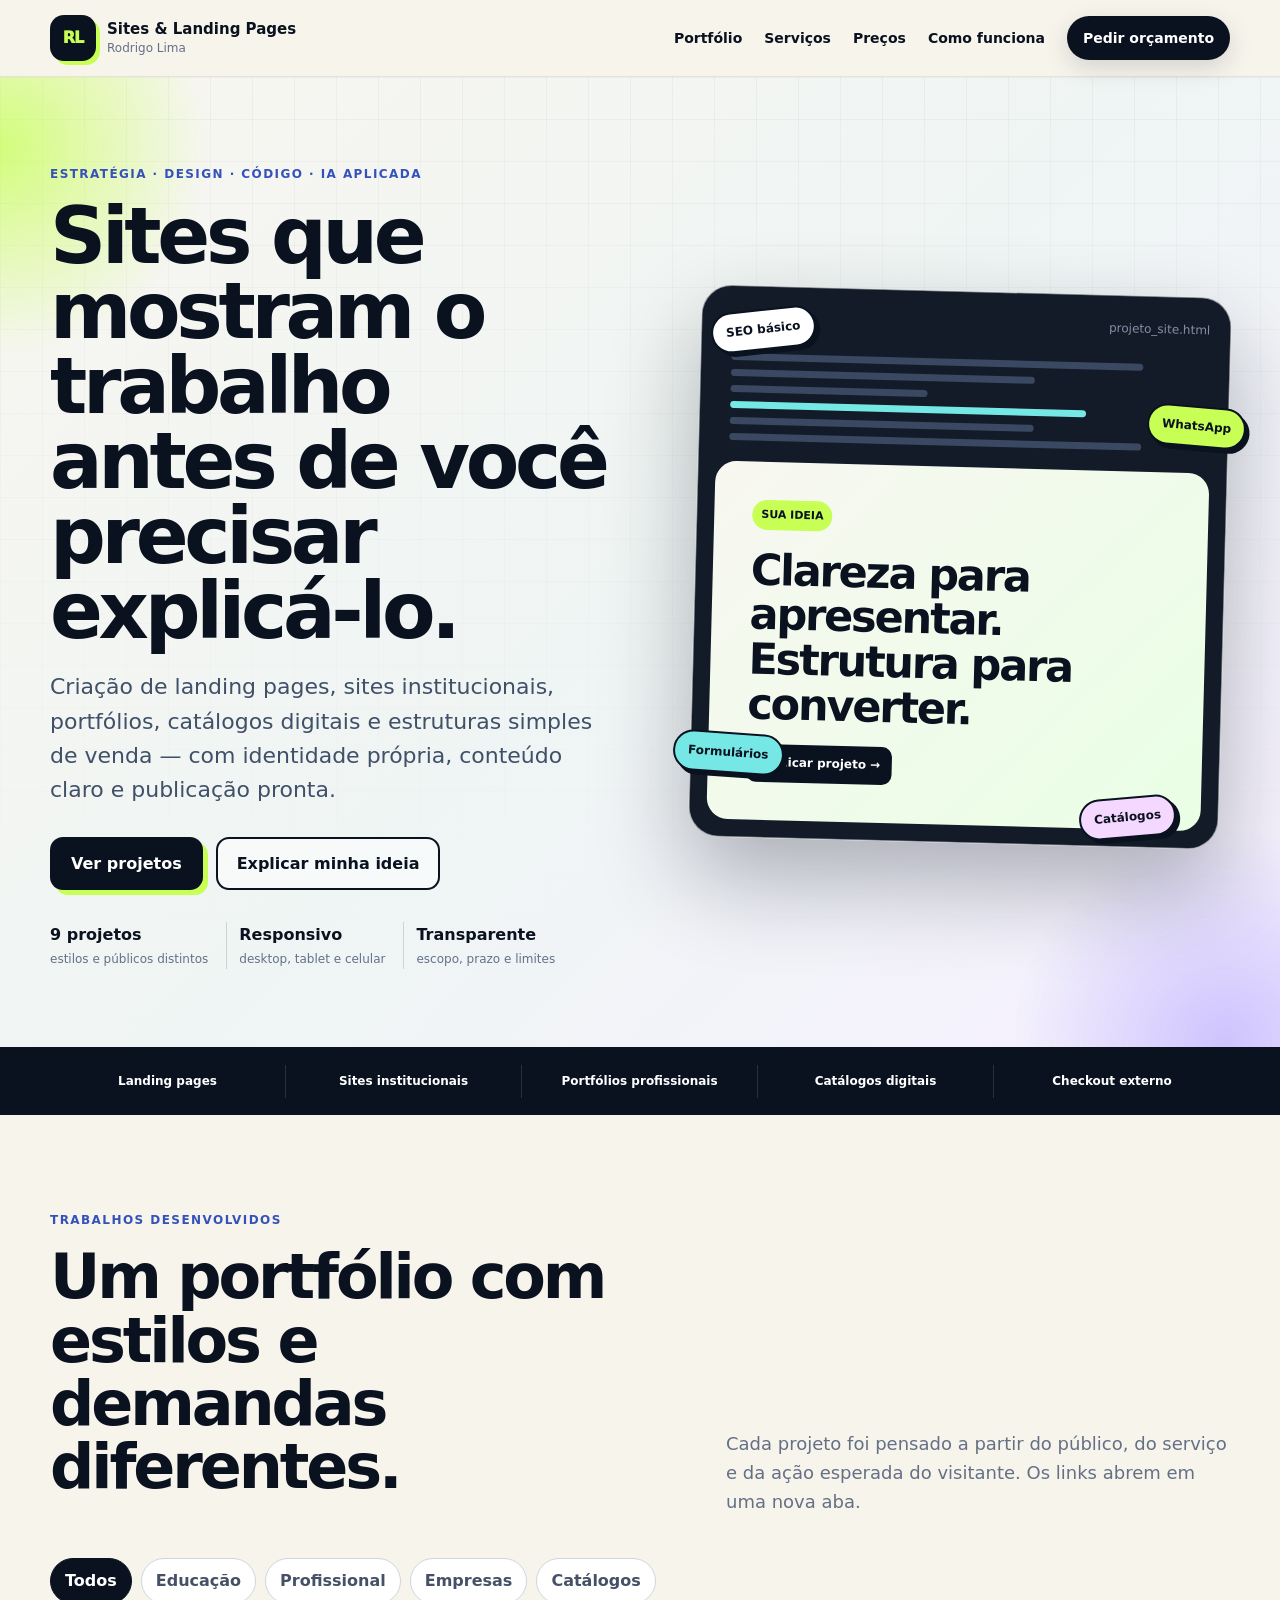
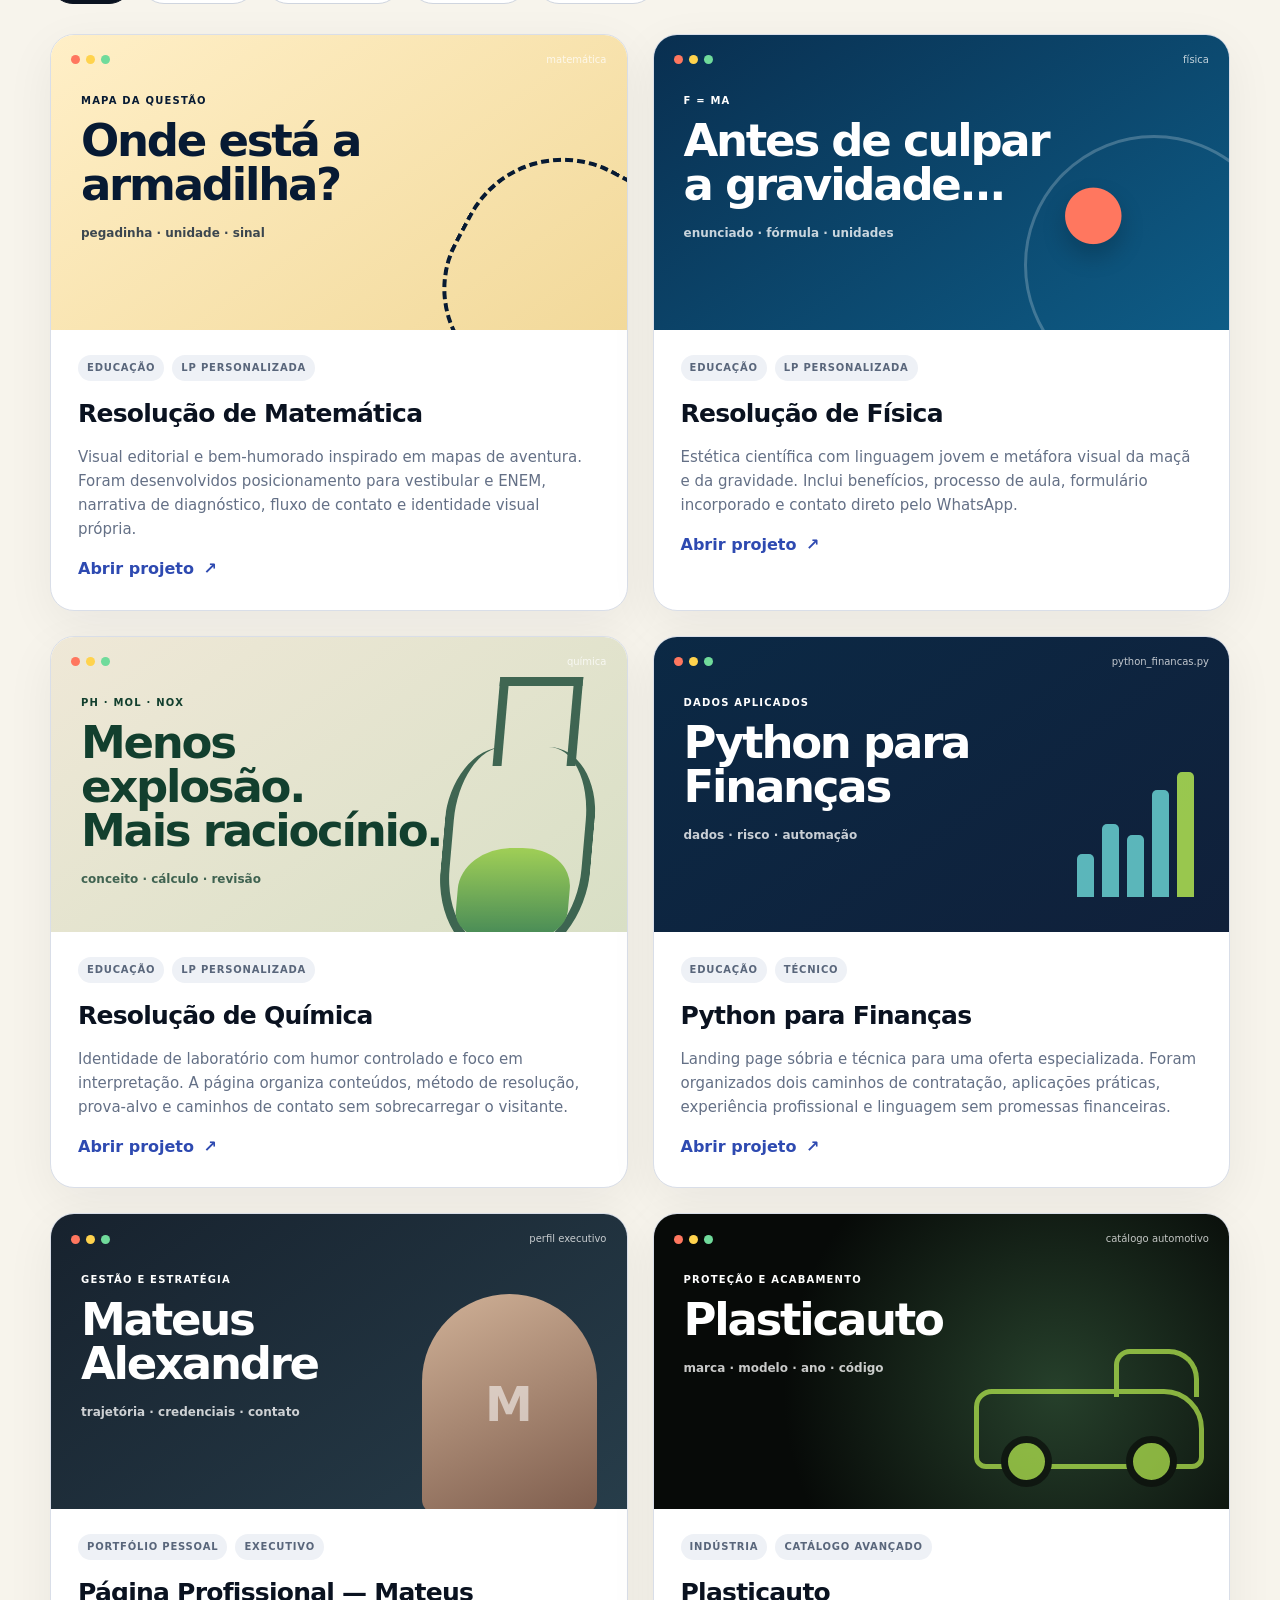
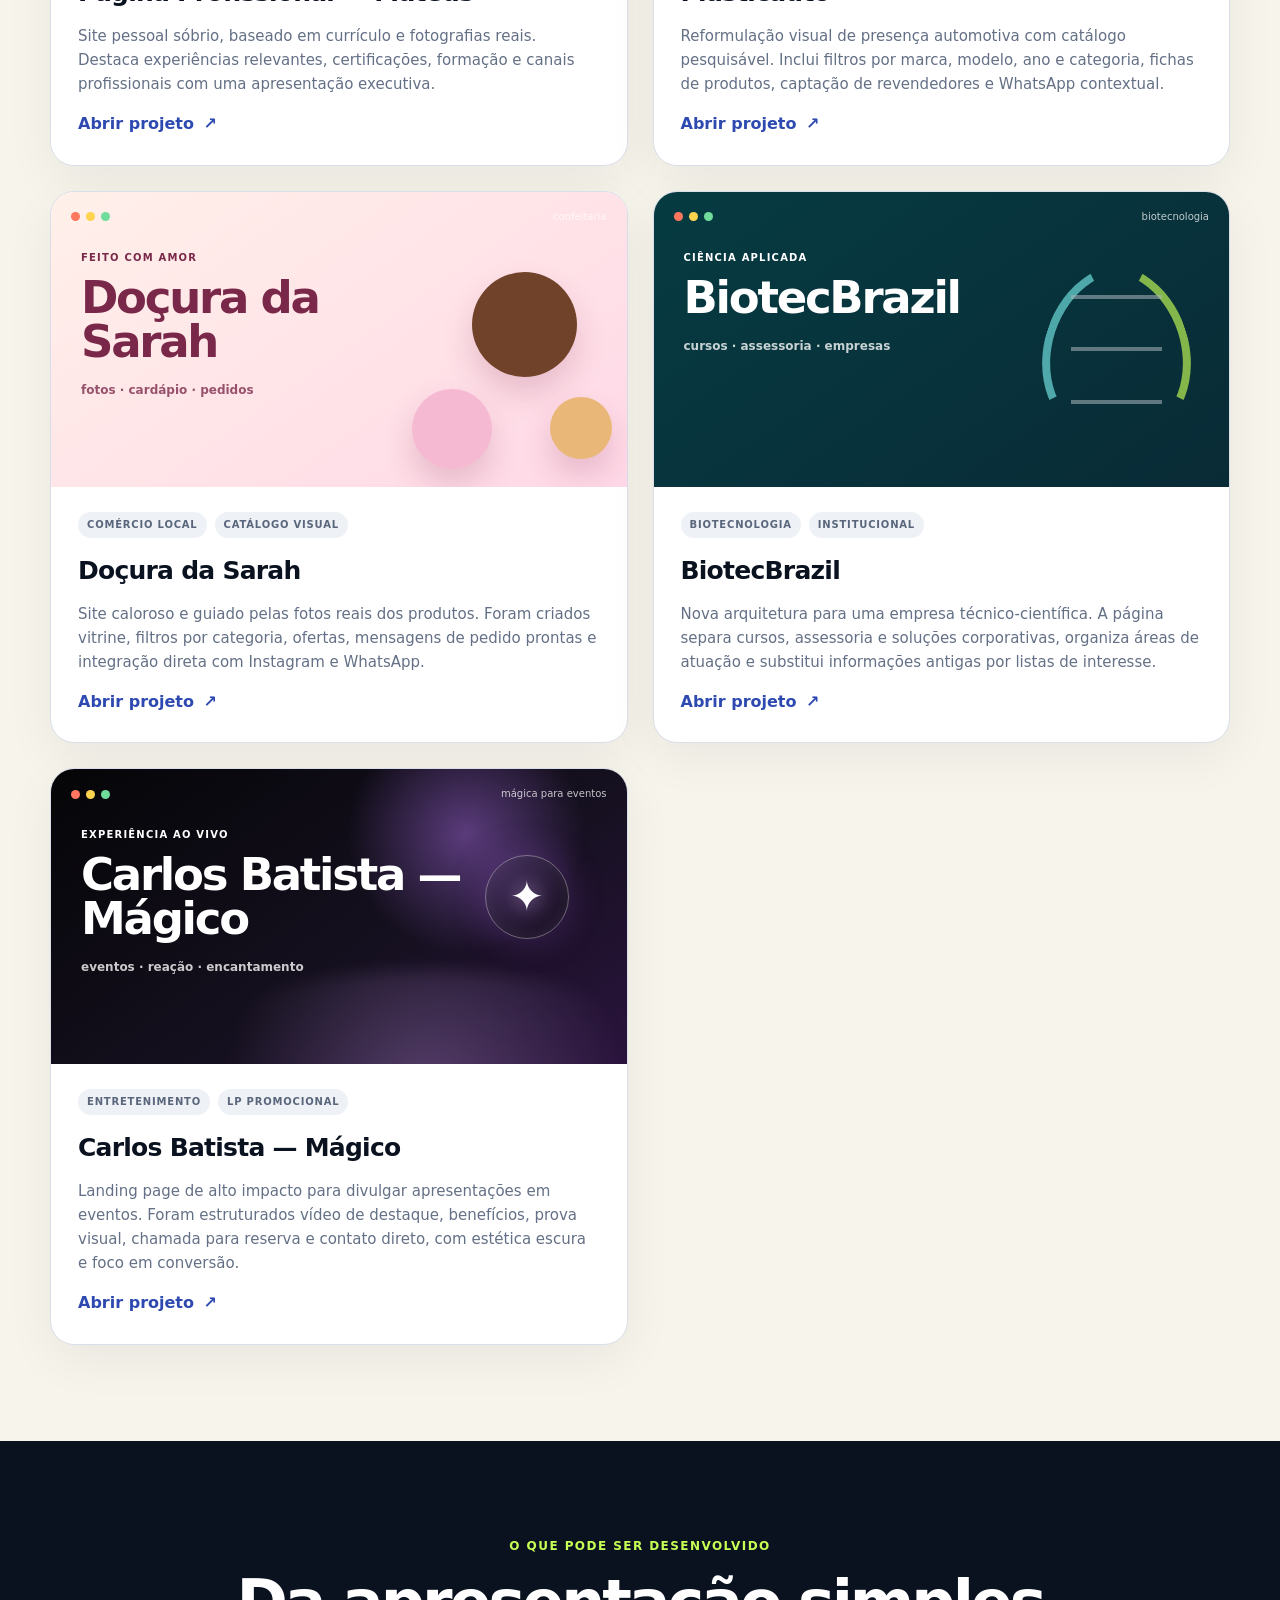
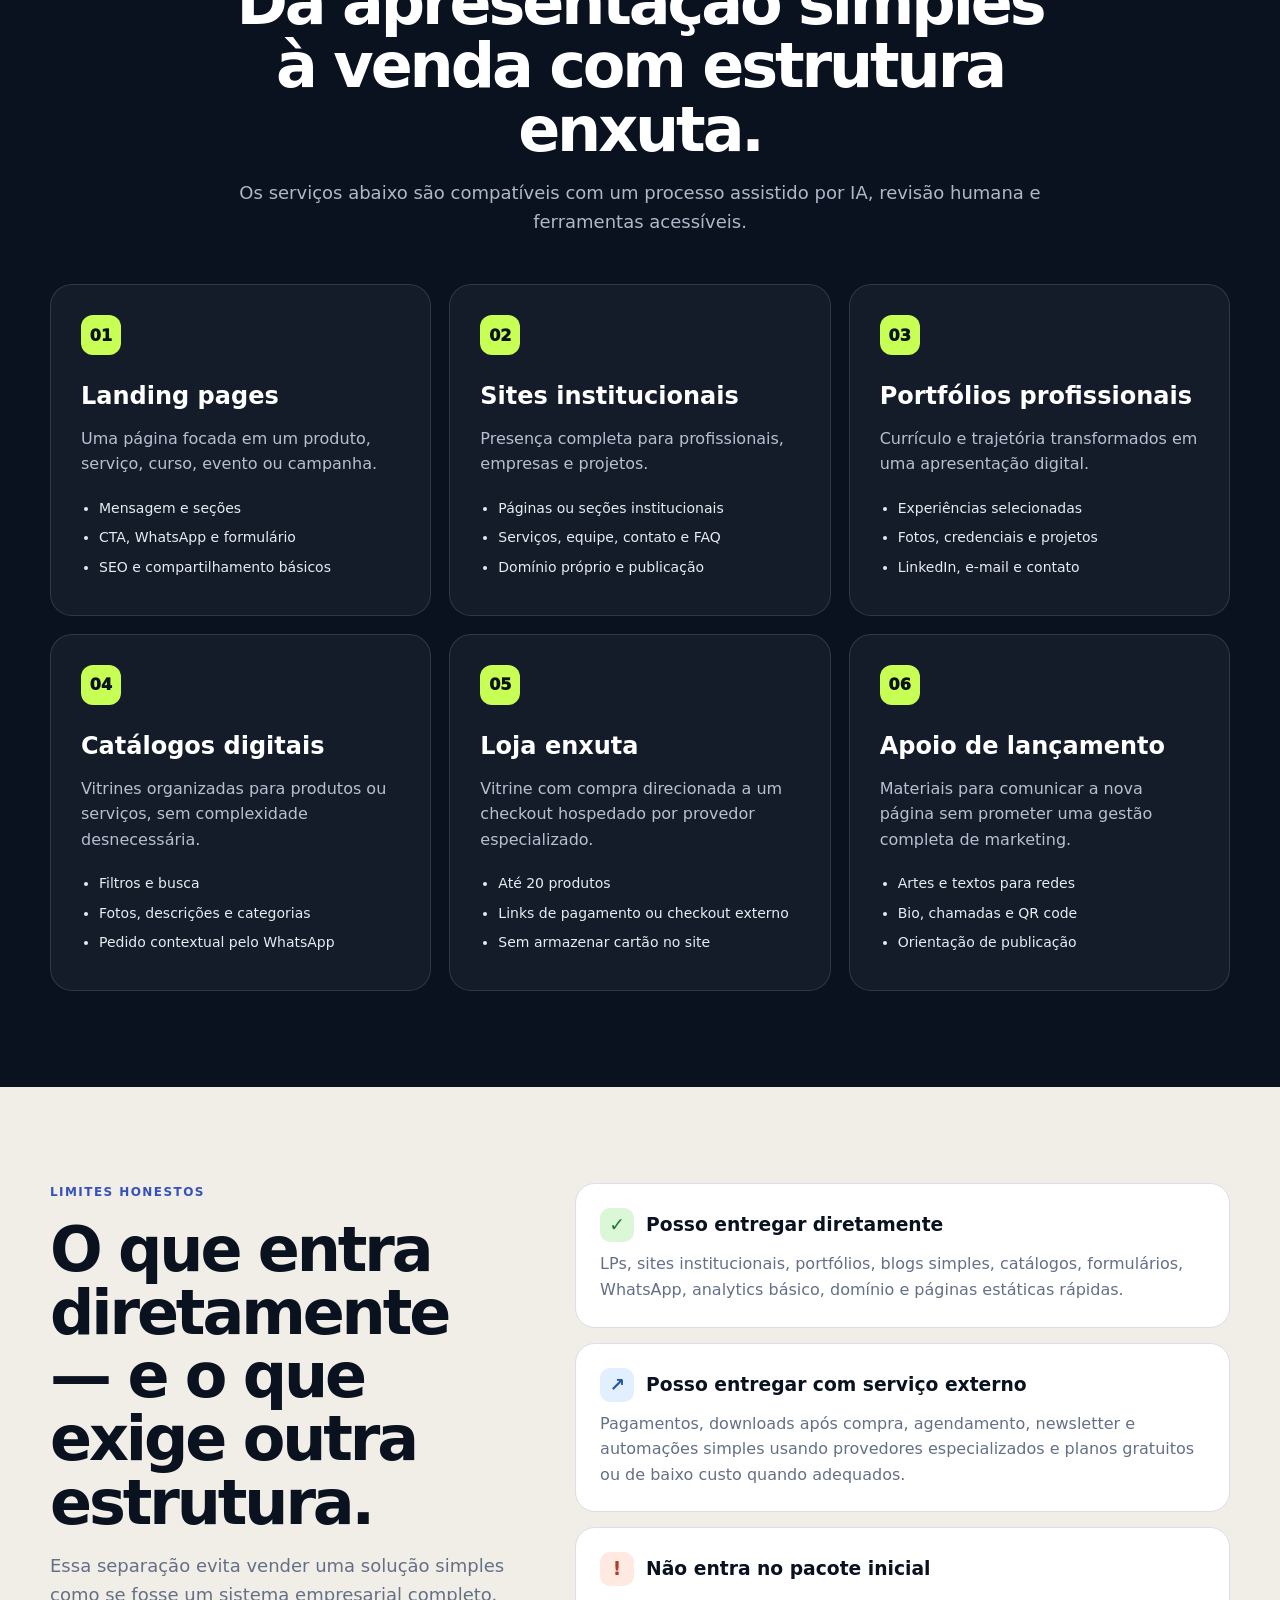
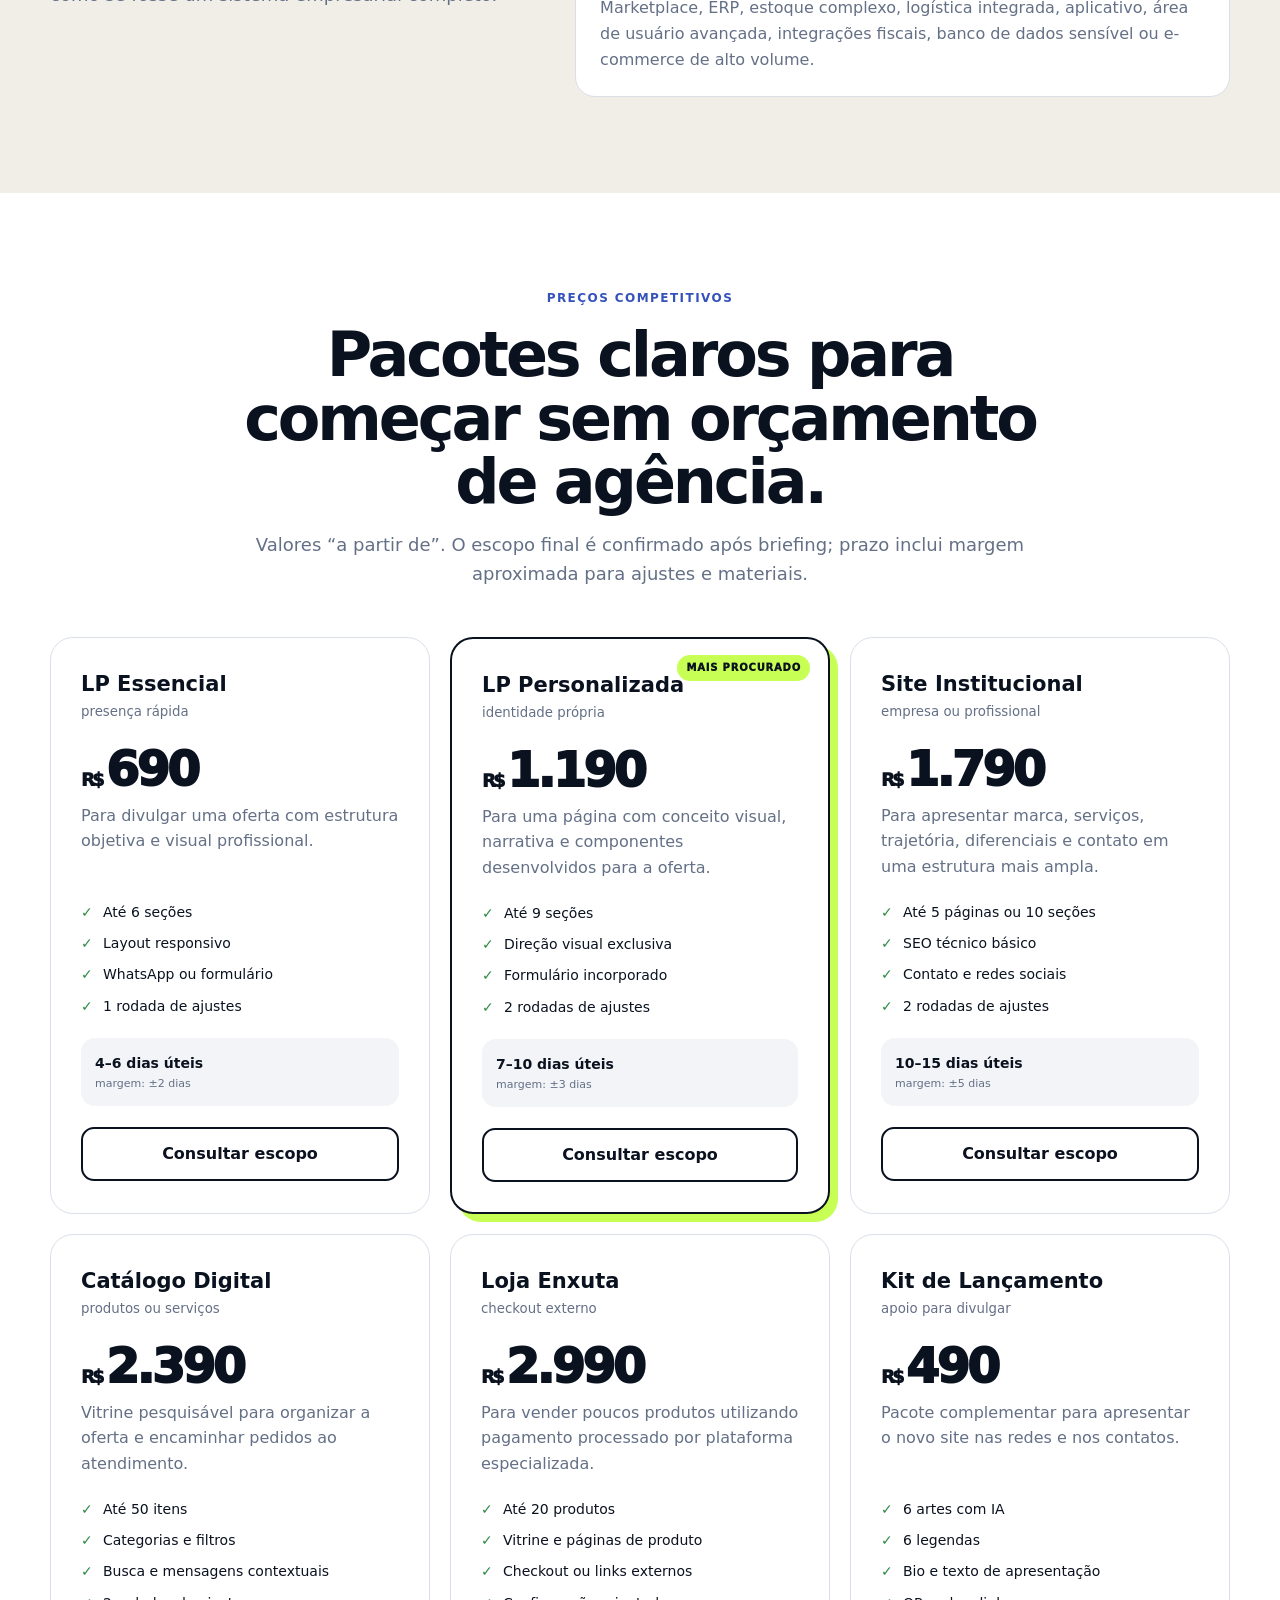
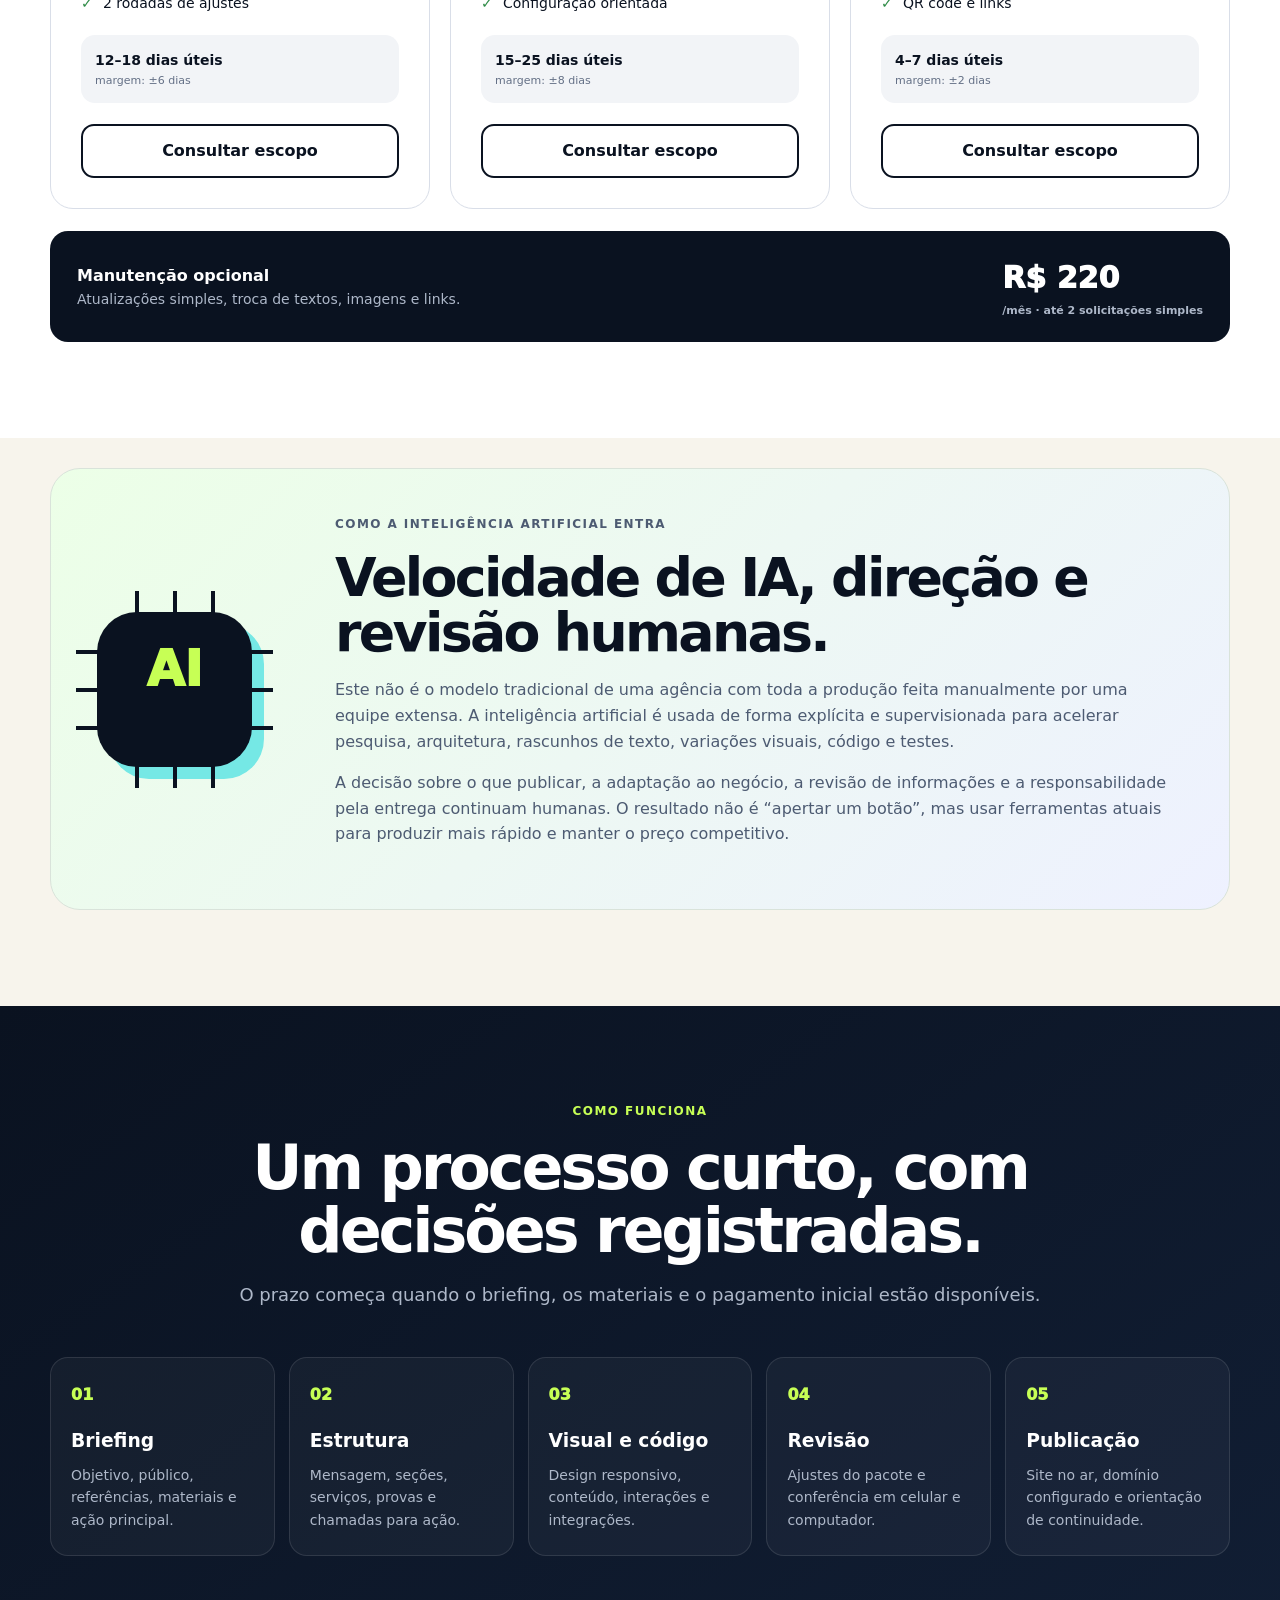
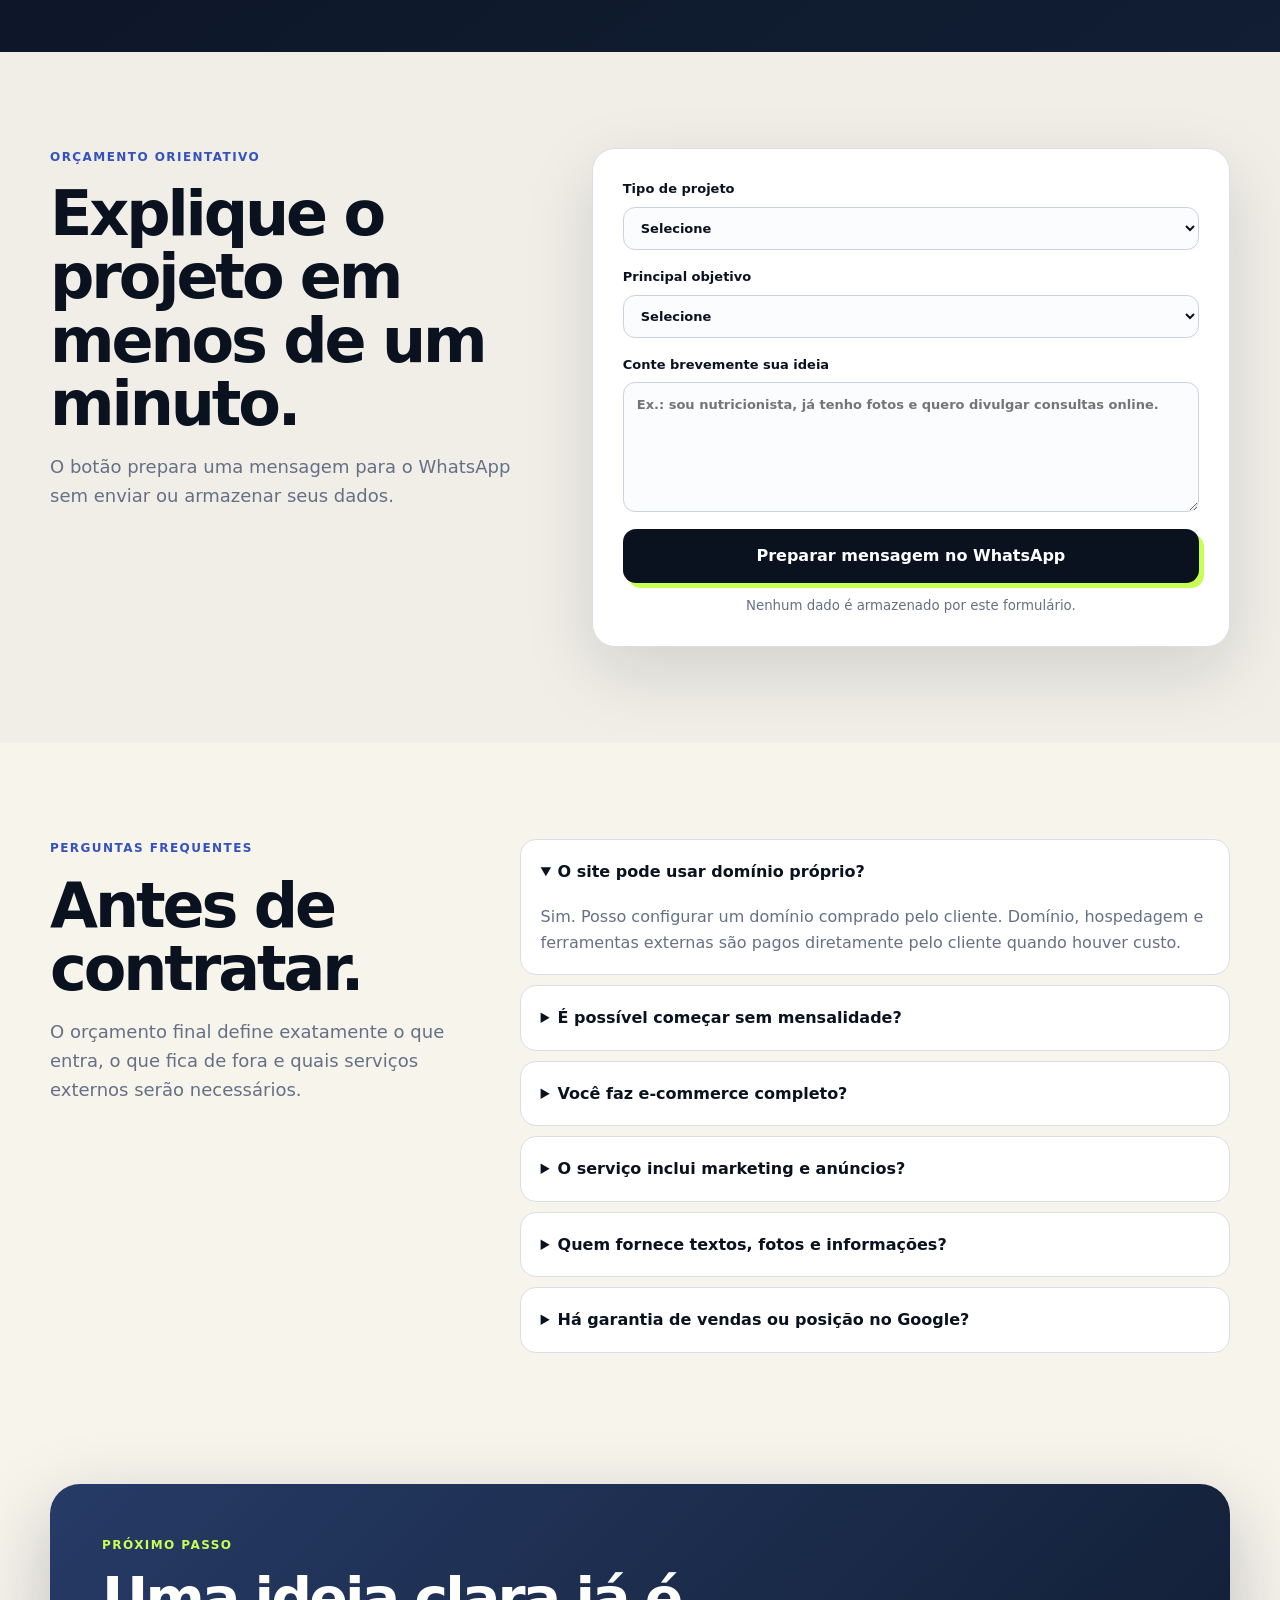
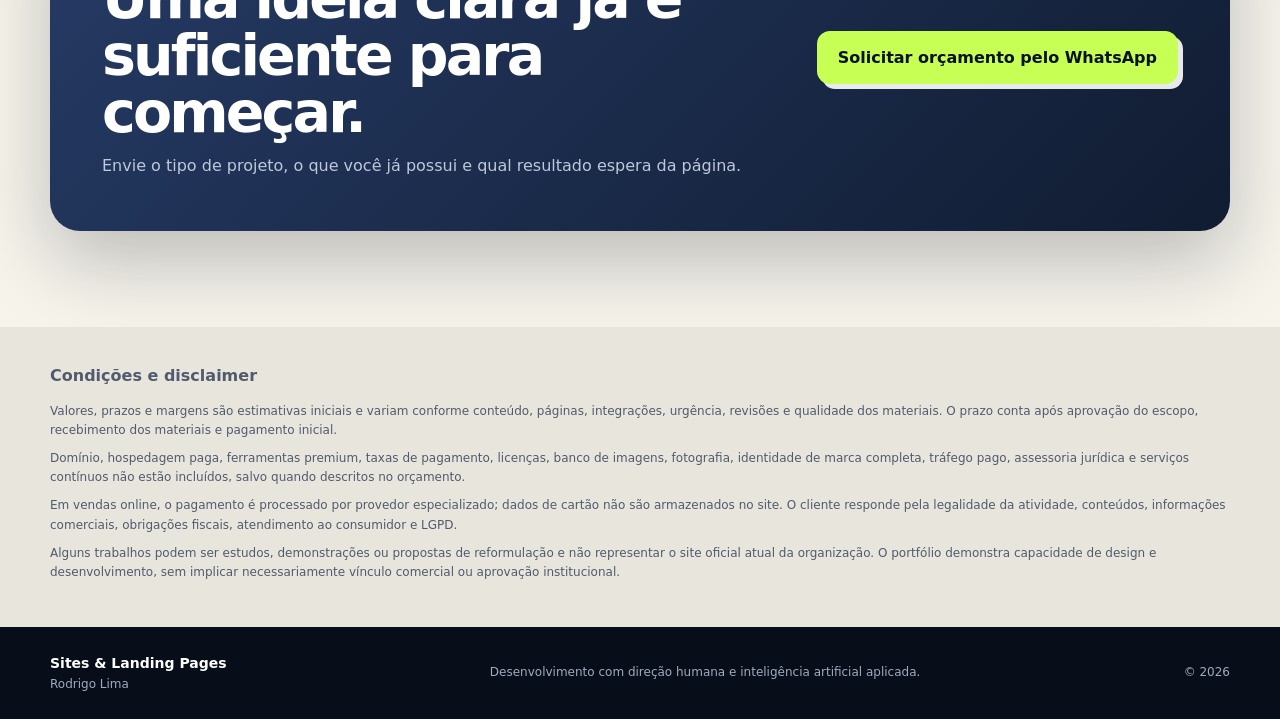
==== commit 03000080: "Substitui Rodrigo de Carvalho por Rodrigo Lima" ====
--- a/index.html
+++ b/index.html
@@ -7,9 +7,9 @@
   <meta name="description" content="Criação de landing pages, sites institucionais, portfólios, catálogos digitais e lojas enxutas com direção humana e inteligência artificial aplicada.">
   <meta property="og:type" content="website">
   <meta property="og:locale" content="pt_BR">
-  <meta property="og:title" content="Rodrigo de Carvalho | Sites e Landing Pages">
+  <meta property="og:title" content="Rodrigo Lima | Sites e Landing Pages">
   <meta property="og:description" content="Páginas rápidas, personalizadas e prontas para apresentar, captar contatos ou vender.">
-  <title>Rodrigo de Carvalho | Sites e Landing Pages</title>
+  <title>Rodrigo Lima | Sites e Landing Pages</title>
   <link rel="icon" href="favicon.svg" type="image/svg+xml">
   <link rel="stylesheet" href="styles.css">
   <script src="script.js" defer></script>
@@ -18,7 +18,7 @@
 <a class="skip-link" href="#conteudo">Ir para o conteúdo</a>
 <header class="site-header" id="topo">
   <div class="container nav-row">
-    <a class="brand" href="#topo" aria-label="Início"><span class="brand-mark">RC</span><span><strong>Sites & Landing Pages</strong><small>Rodrigo de Carvalho</small></span></a>
+    <a class="brand" href="#topo" aria-label="Início"><span class="brand-mark">RL</span><span><strong>Sites & Landing Pages</strong><small>Rodrigo Lima</small></span></a>
     <button class="menu-toggle" type="button" aria-expanded="false" aria-controls="menu-principal"><span></span><span></span><span></span><span class="sr-only">Abrir menu</span></button>
     <nav class="main-nav" id="menu-principal" aria-label="Navegação principal">
       <a href="#portfolio">Portfólio</a><a href="#servicos">Serviços</a><a href="#precos">Preços</a><a href="#processo">Como funciona</a>
@@ -160,6 +160,6 @@
     <p>Alguns trabalhos podem ser estudos, demonstrações ou propostas de reformulação e não representar o site oficial atual da organização. O portfólio demonstra capacidade de design e desenvolvimento, sem implicar necessariamente vínculo comercial ou aprovação institucional.</p>
   </div></section>
 </main>
-<footer class="site-footer"><div class="container footer-row"><div><strong>Sites & Landing Pages</strong><span>Rodrigo de Carvalho</span></div><p>Desenvolvimento com direção humana e inteligência artificial aplicada.</p><span>© <span id="year"></span></span></div></footer>
+<footer class="site-footer"><div class="container footer-row"><div><strong>Sites & Landing Pages</strong><span>Rodrigo Lima</span></div><p>Desenvolvimento com direção humana e inteligência artificial aplicada.</p><span>© <span id="year"></span></span></div></footer>
 </body>
 </html>
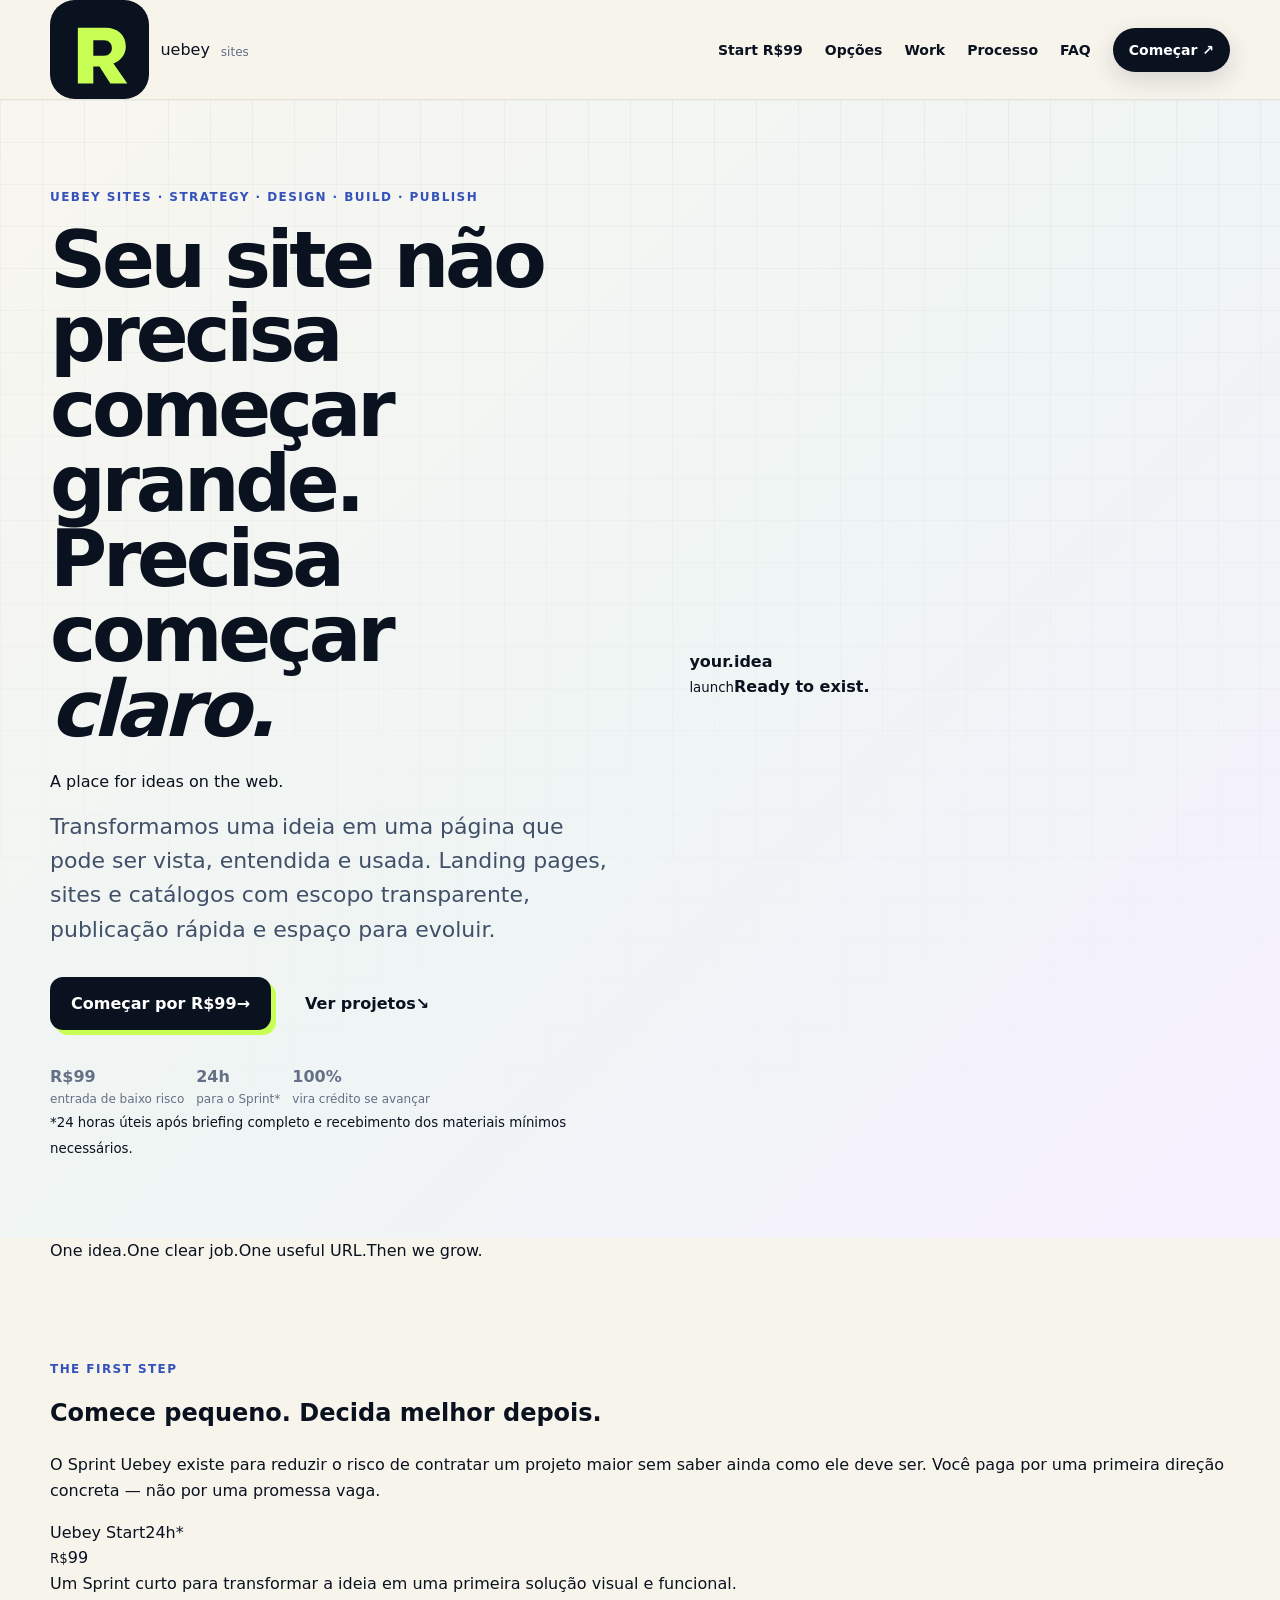
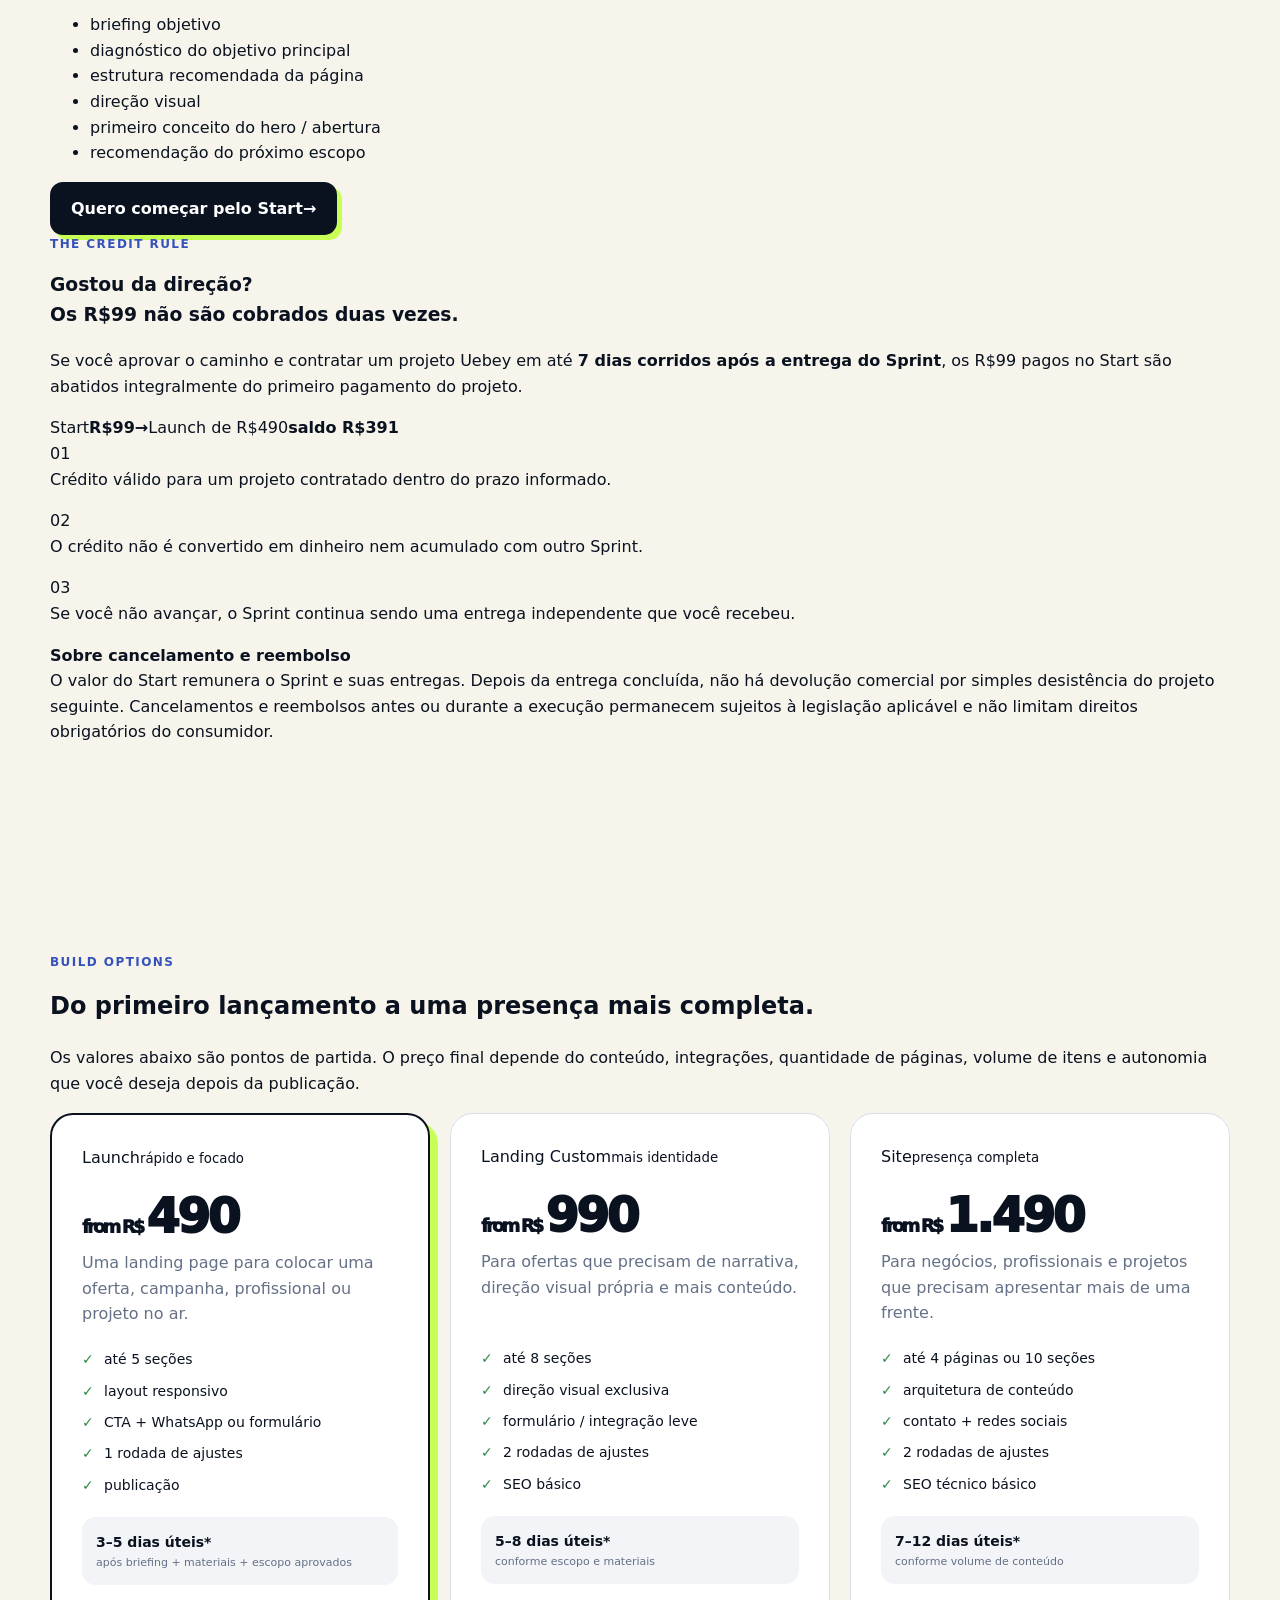
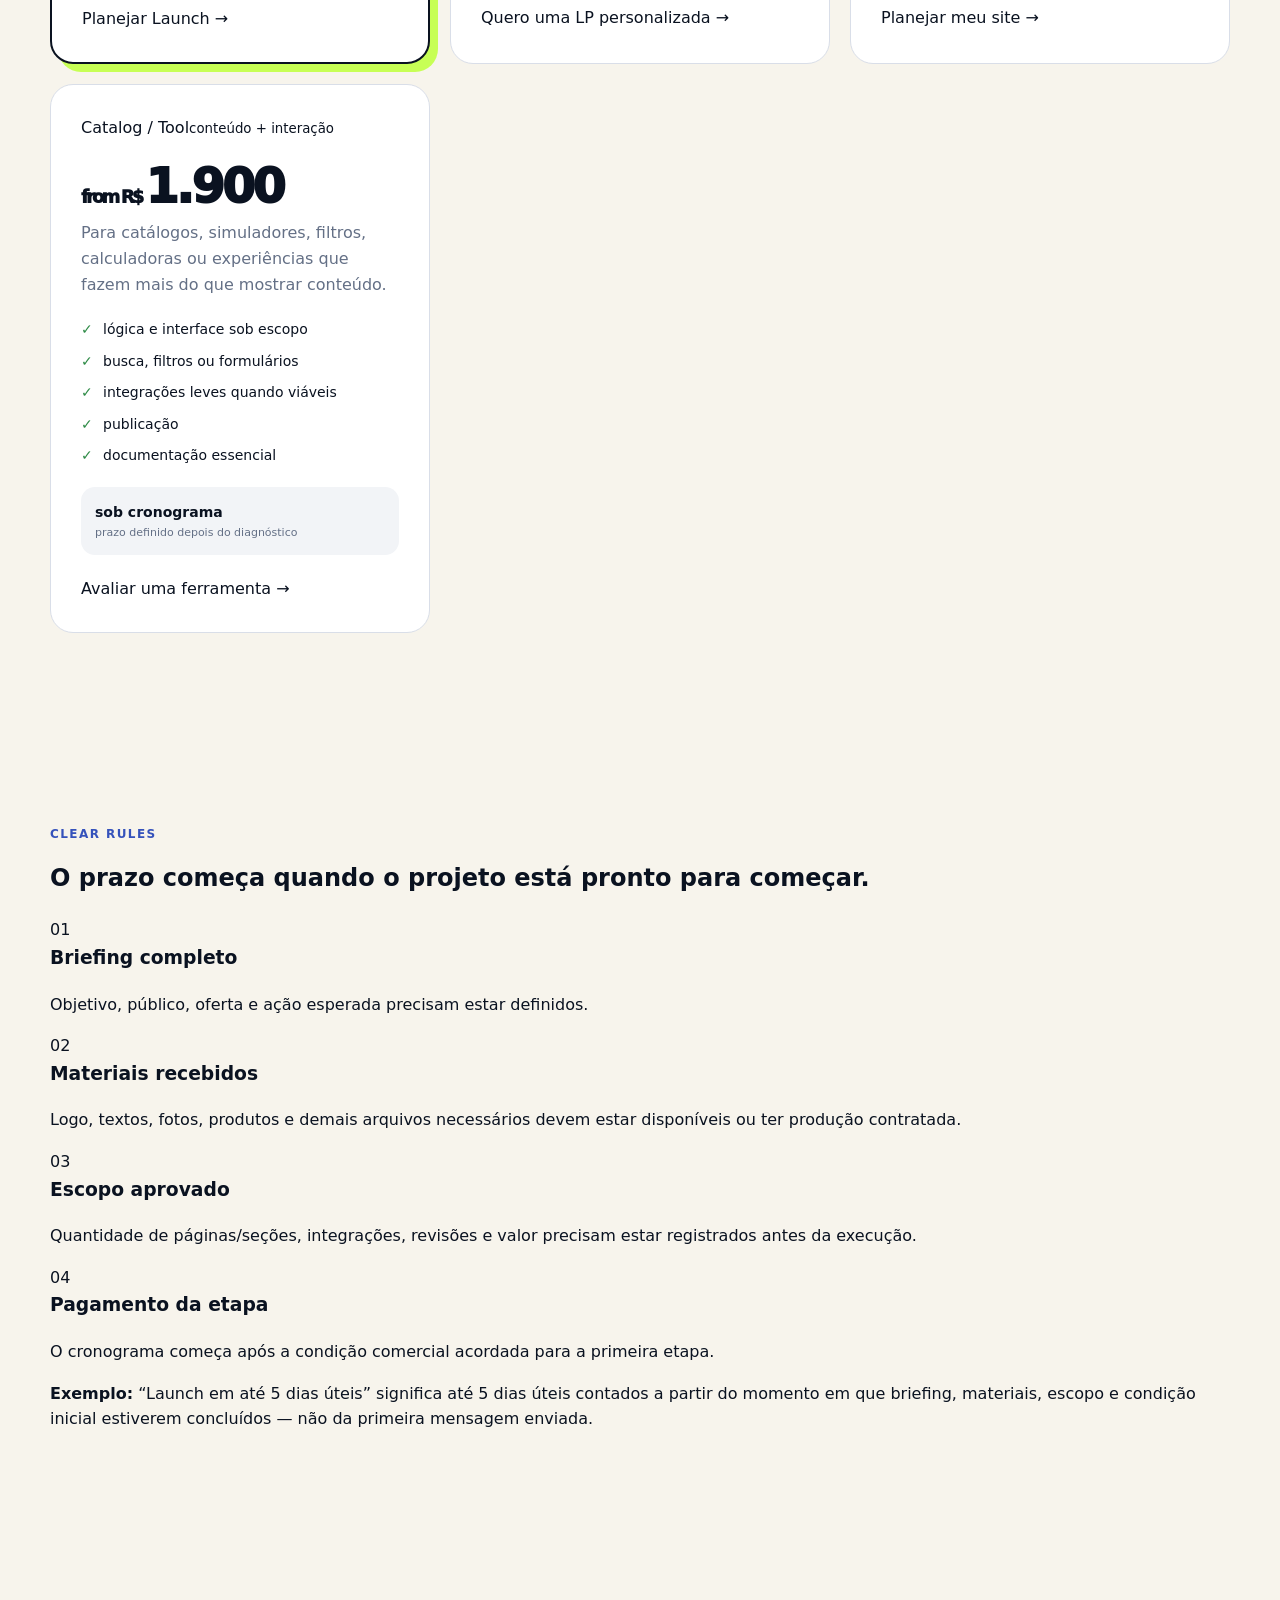
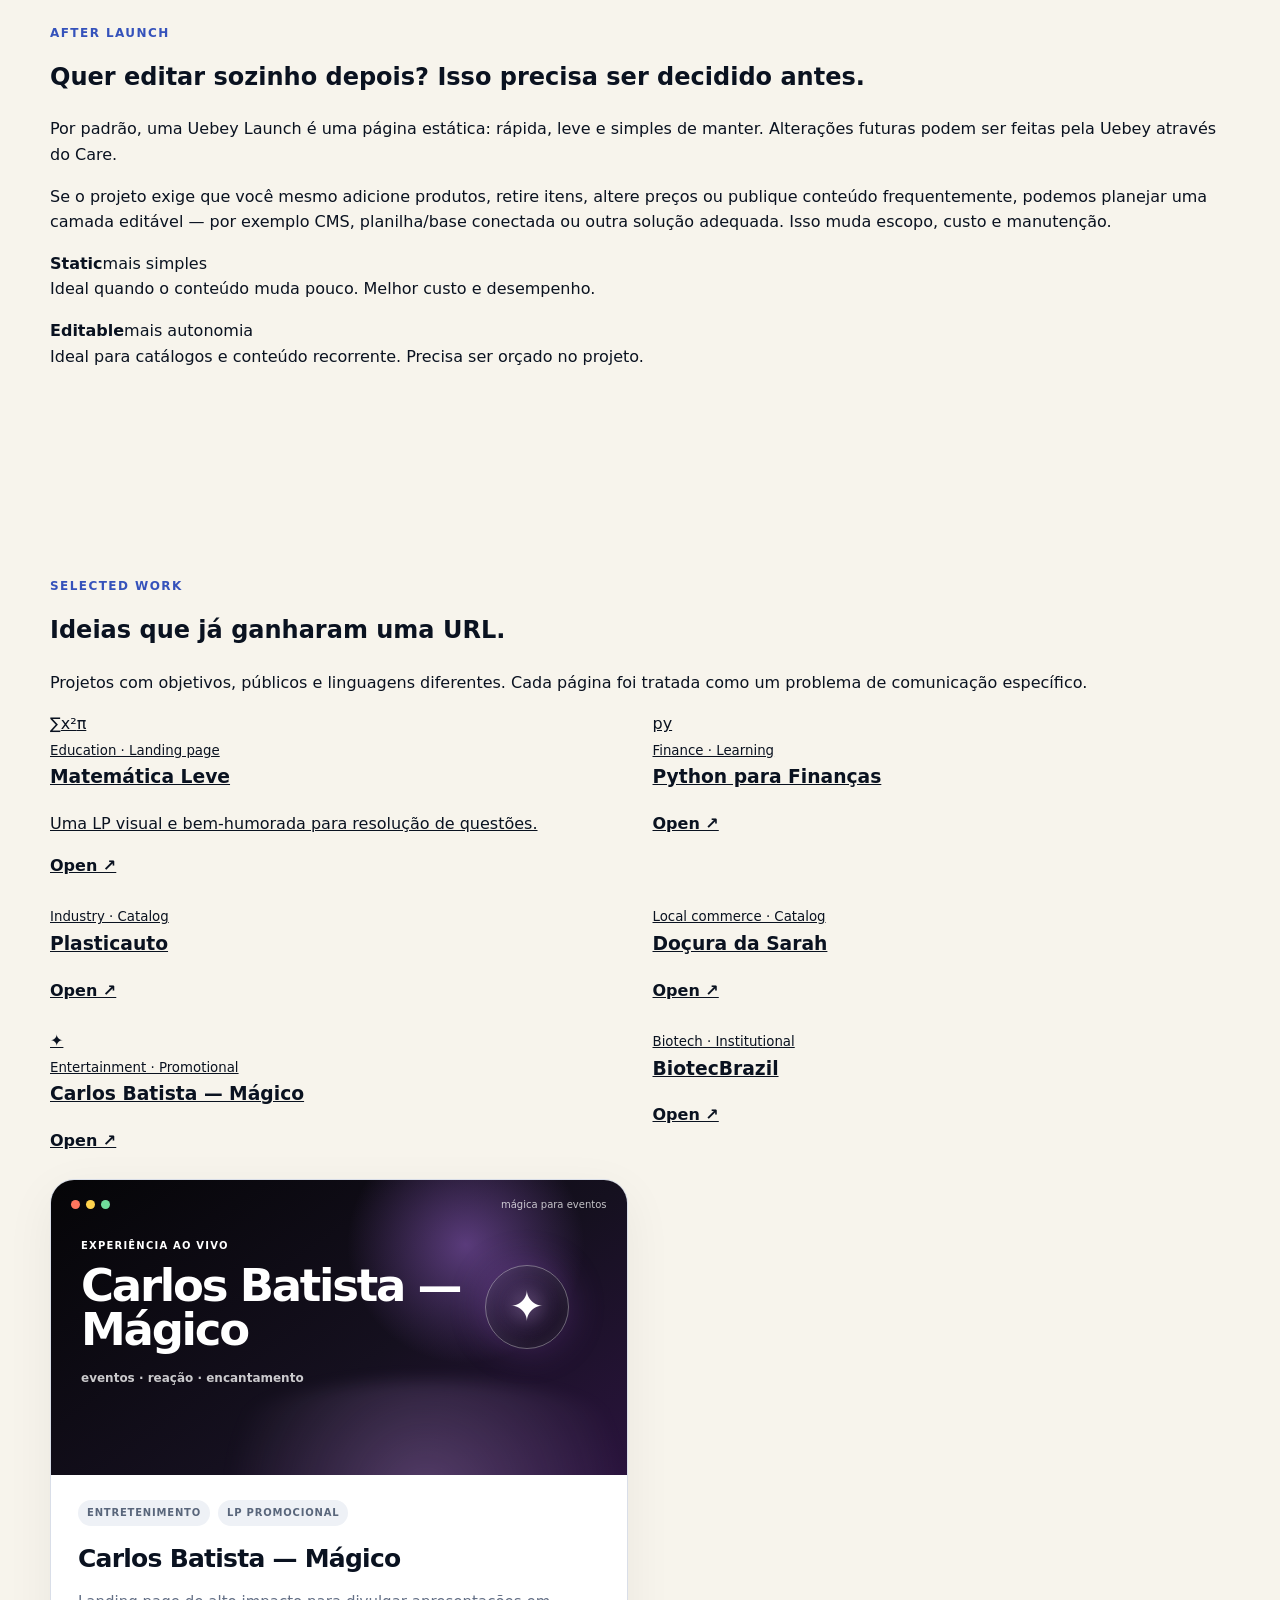
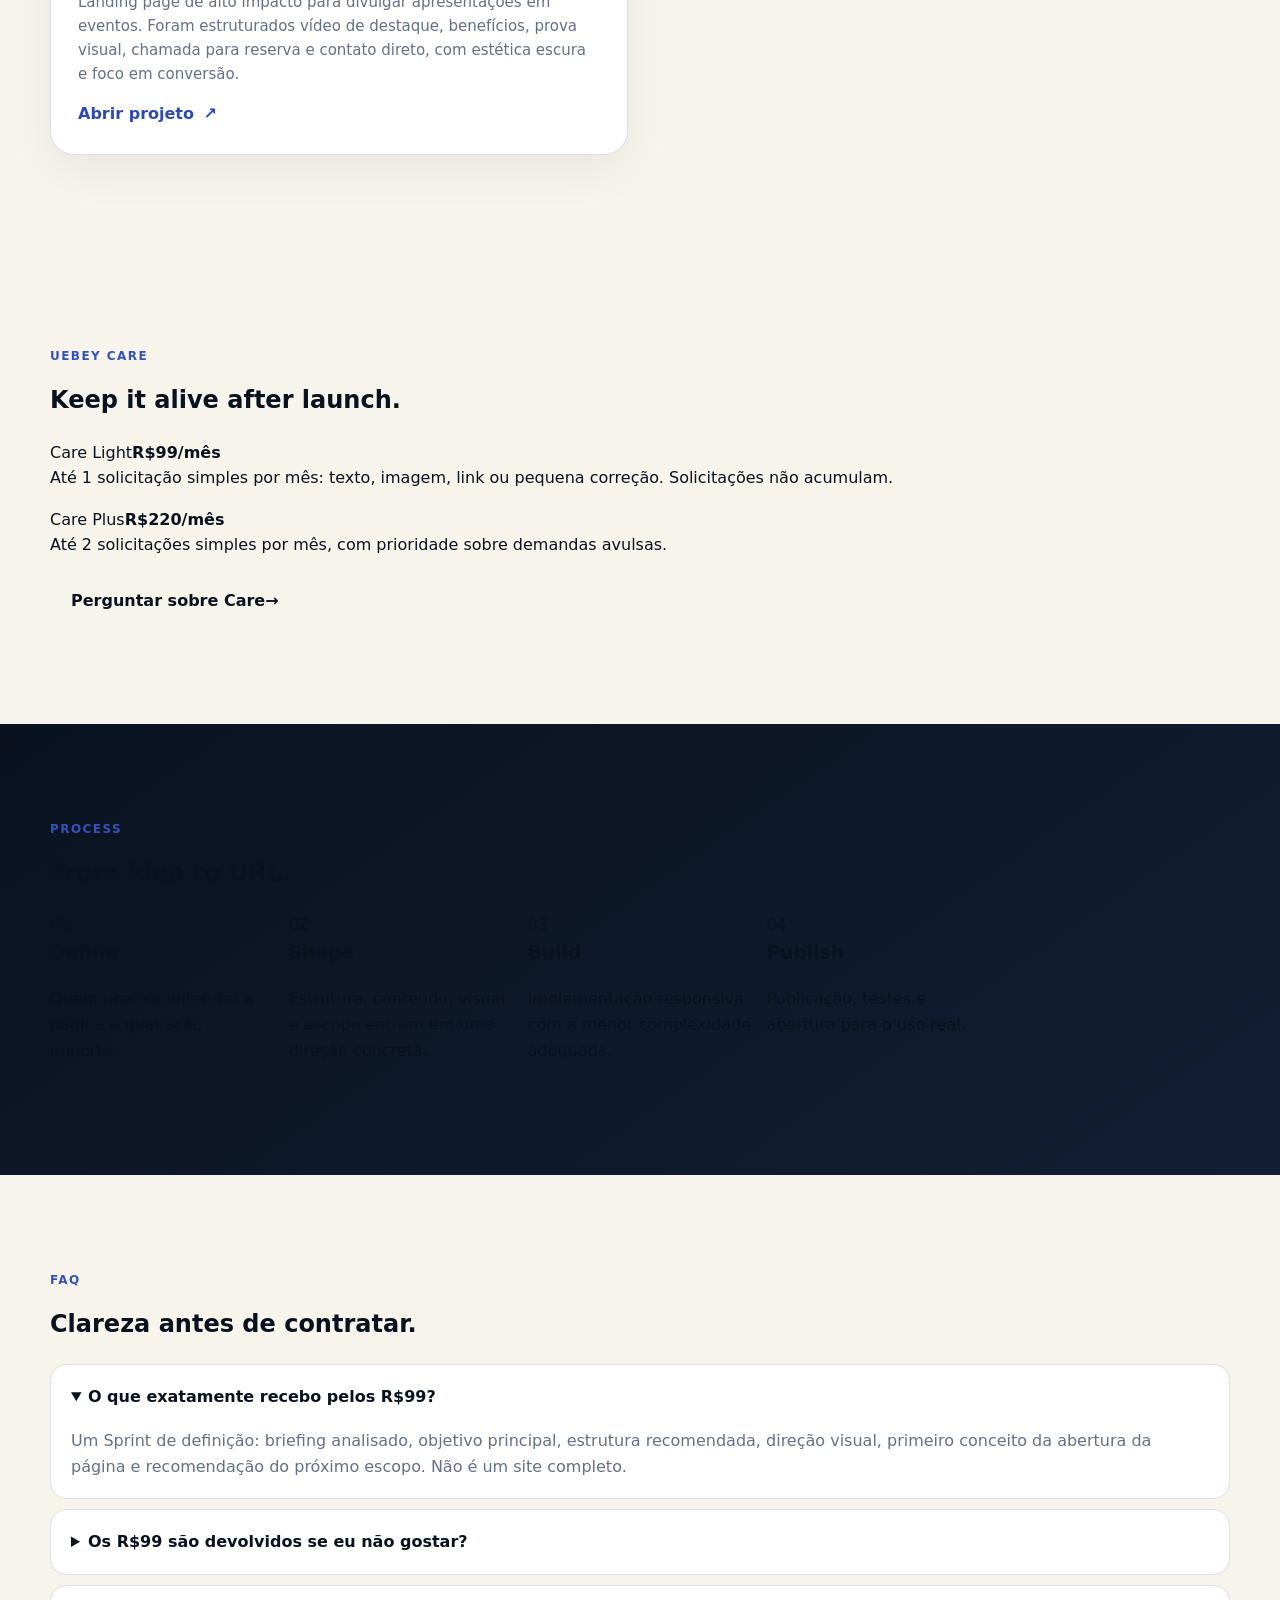
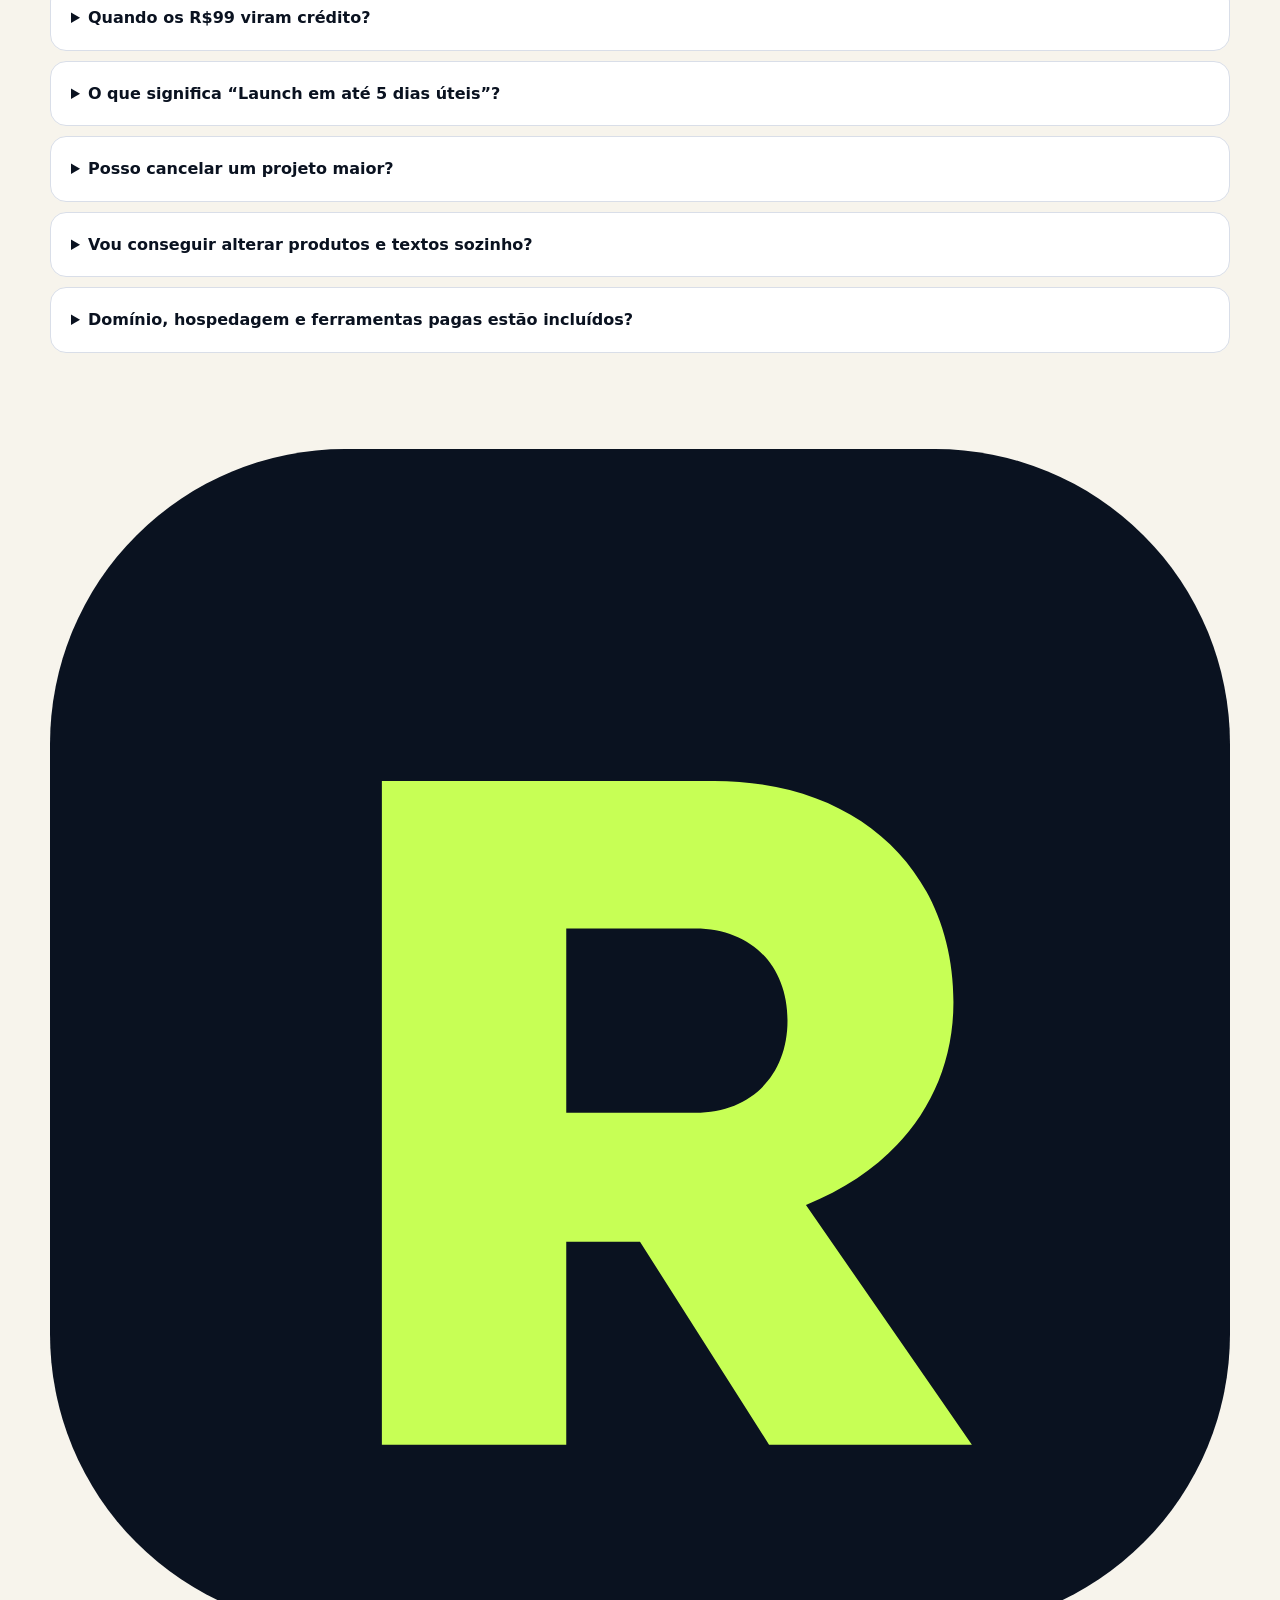
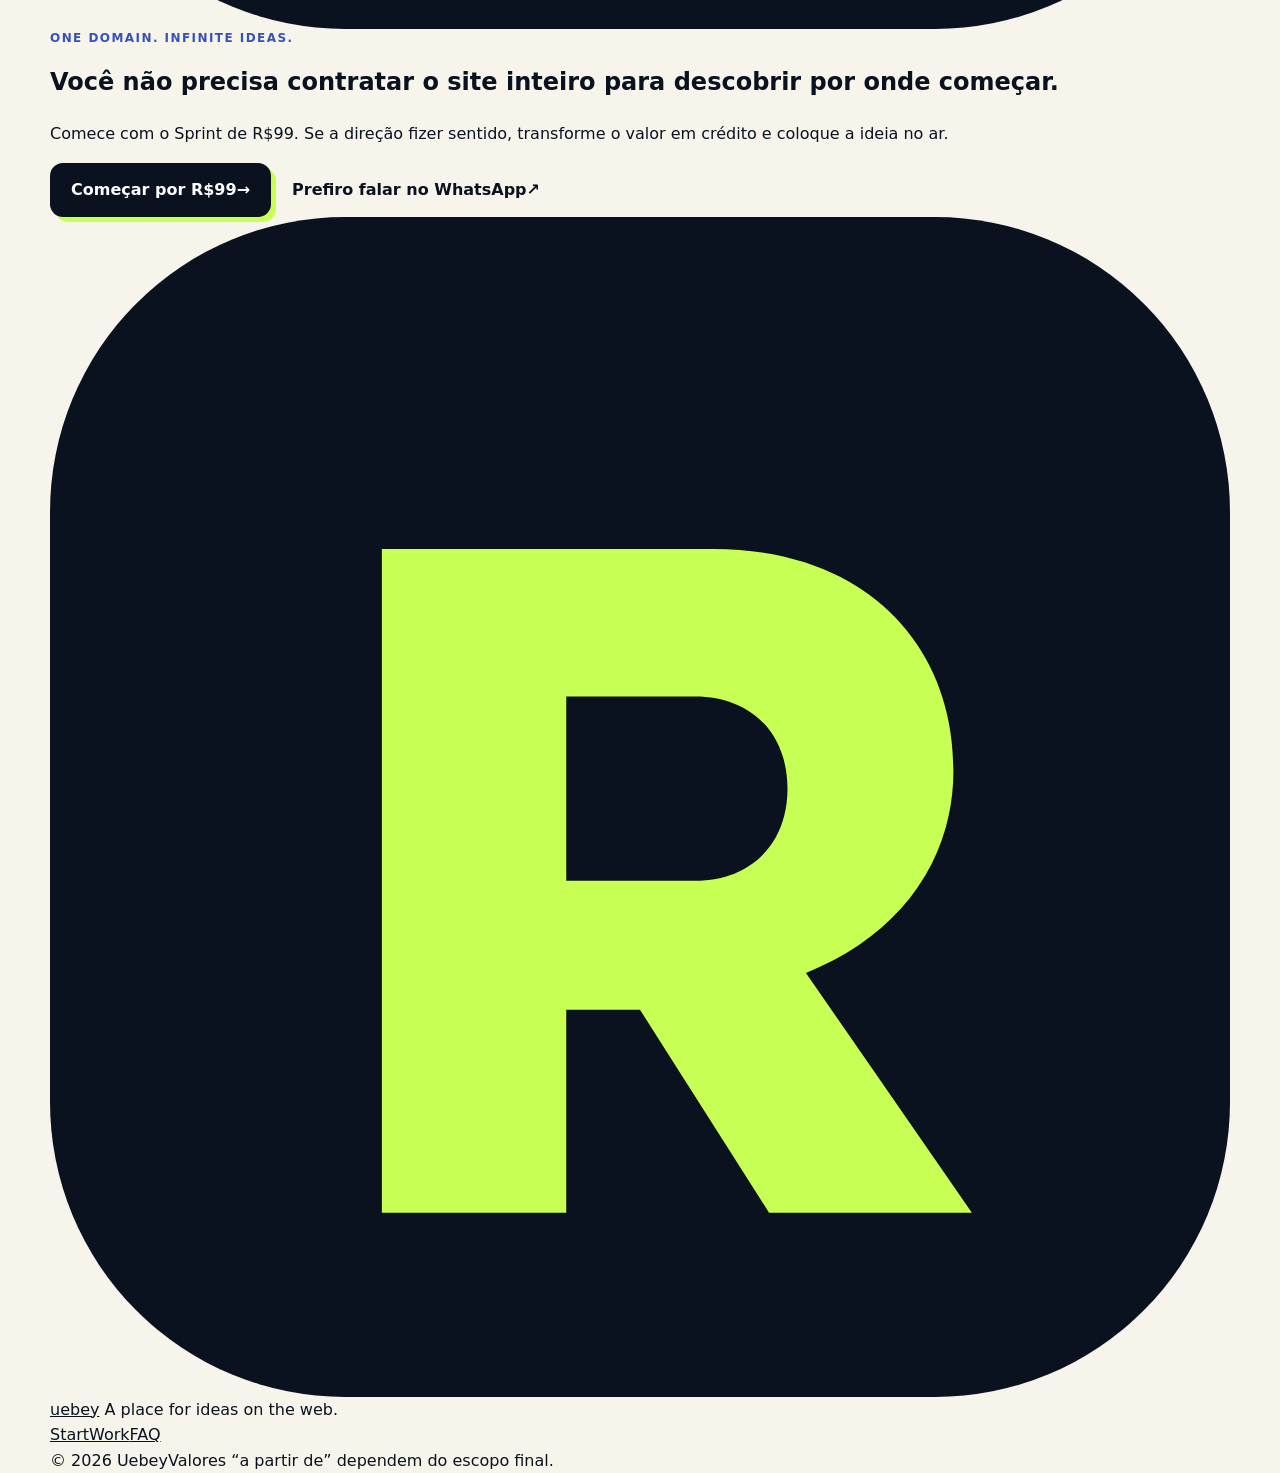
==== commit 9c16d6f3: "Rebrand lp-sites for Uebey and add Start credit offer" ====
--- a/index.html
+++ b/index.html
@@ -3,163 +3,313 @@
 <head>
   <meta charset="utf-8">
   <meta name="viewport" content="width=device-width,initial-scale=1">
-  <meta name="theme-color" content="#0a1220">
-  <meta name="description" content="Criação de landing pages, sites institucionais, portfólios, catálogos digitais e lojas enxutas com direção humana e inteligência artificial aplicada.">
+  <meta name="theme-color" content="#fbfbfd">
+  <meta name="description" content="Uebey Sites — landing pages e sites claros, rápidos e sob medida. Comece com o Sprint de R$99 e use 100% como crédito se avançar para o projeto completo.">
   <meta property="og:type" content="website">
   <meta property="og:locale" content="pt_BR">
-  <meta property="og:title" content="Rodrigo Lima | Sites e Landing Pages">
-  <meta property="og:description" content="Páginas rápidas, personalizadas e prontas para apresentar, captar contatos ou vender.">
-  <title>Rodrigo Lima | Sites e Landing Pages</title>
+  <meta property="og:title" content="Uebey Sites — sua ideia, pronta para existir na web">
+  <meta property="og:description" content="Comece por R$99. Receba direção, estrutura e primeiro conceito. Se avançar, o valor vira crédito no projeto.">
+  <title>Uebey Sites — A place for ideas on the web</title>
   <link rel="icon" href="favicon.svg" type="image/svg+xml">
   <link rel="stylesheet" href="styles.css">
   <script src="script.js" defer></script>
 </head>
 <body>
 <a class="skip-link" href="#conteudo">Ir para o conteúdo</a>
+
 <header class="site-header" id="topo">
   <div class="container nav-row">
-    <a class="brand" href="#topo" aria-label="Início"><span class="brand-mark">RL</span><span><strong>Sites & Landing Pages</strong><small>Rodrigo Lima</small></span></a>
-    <button class="menu-toggle" type="button" aria-expanded="false" aria-controls="menu-principal"><span></span><span></span><span></span><span class="sr-only">Abrir menu</span></button>
+    <a class="brand" href="#topo" aria-label="Uebey Sites">
+      <img src="favicon.svg" alt="">
+      <span>uebey</span>
+      <small>sites</small>
+    </a>
+    <button class="menu-toggle" type="button" aria-expanded="false" aria-controls="menu-principal" aria-label="Abrir menu"><span></span><span></span></button>
     <nav class="main-nav" id="menu-principal" aria-label="Navegação principal">
-      <a href="#portfolio">Portfólio</a><a href="#servicos">Serviços</a><a href="#precos">Preços</a><a href="#processo">Como funciona</a>
-      <a class="nav-cta whatsapp-link" data-message="Olá, Rodrigo. Vi seu portfólio de sites e gostaria de conversar sobre um projeto.">Pedir orçamento</a>
+      <a href="#start">Start R$99</a>
+      <a href="#opcoes">Opções</a>
+      <a href="#portfolio">Work</a>
+      <a href="#processo">Processo</a>
+      <a href="#faq">FAQ</a>
+      <a class="nav-cta start-link" data-plan="start">Começar <span>↗</span></a>
     </nav>
   </div>
 </header>
+
 <main id="conteudo">
   <section class="hero">
-    <div class="hero-glow hero-glow-a" aria-hidden="true"></div><div class="hero-glow hero-glow-b" aria-hidden="true"></div>
     <div class="container hero-grid">
       <div class="hero-copy reveal">
-        <p class="eyebrow">Estratégia · Design · Código · IA aplicada</p>
-        <h1>Sites que mostram o trabalho antes de você precisar explicá-lo.</h1>
-        <p class="hero-lead">Criação de landing pages, sites institucionais, portfólios, catálogos digitais e estruturas simples de venda — com identidade própria, conteúdo claro e publicação pronta.</p>
-        <div class="hero-actions"><a class="button button-primary" href="#portfolio">Ver projetos</a><a class="button button-secondary whatsapp-link" data-message="Olá, Rodrigo. Quero avaliar a criação de um site ou landing page.">Explicar minha ideia</a></div>
-        <div class="hero-proof"><div><strong>8 projetos</strong><span>estilos e públicos distintos</span></div><div><strong>Responsivo</strong><span>desktop, tablet e celular</span></div><div><strong>Transparente</strong><span>escopo, prazo e limites</span></div></div>
-      </div>
-      <div class="hero-stage reveal" aria-label="Representação visual de uma página desenvolvida">
-        <div class="code-card"><div class="window-bar"><i></i><i></i><i></i><span>projeto_site.html</span></div><div class="code-lines" aria-hidden="true"><span class="line long"></span><span class="line medium"></span><span class="line short"></span><span class="line accent"></span><span class="line medium"></span><span class="line long"></span></div><div class="site-preview"><span class="preview-label">sua ideia</span><strong>Clareza para apresentar.<br>Estrutura para converter.</strong><div class="preview-button">publicar projeto →</div></div></div>
-        <div class="floating-chip chip-one">SEO básico</div><div class="floating-chip chip-two">WhatsApp</div><div class="floating-chip chip-three">Formulários</div><div class="floating-chip chip-four">Catálogos</div>
-      </div>
-    </div>
-  </section>
-  <section class="trust-strip" aria-label="Tipos de projeto"><div class="container trust-grid"><span>Landing pages</span><span>Sites institucionais</span><span>Portfólios profissionais</span><span>Catálogos digitais</span><span>Checkout externo</span></div></section>
+        <p class="eyebrow">Uebey Sites · Strategy · Design · Build · Publish</p>
+        <h1>Seu site não precisa começar grande. Precisa começar <em>claro.</em></h1>
+        <p class="hero-tagline">A place for ideas on the web.</p>
+        <p class="hero-lead">Transformamos uma ideia em uma página que pode ser vista, entendida e usada. Landing pages, sites e catálogos com escopo transparente, publicação rápida e espaço para evoluir.</p>
+        <div class="hero-actions">
+          <a class="button button-primary start-link" data-plan="start">Começar por R$99 <span>→</span></a>
+          <a class="button button-text" href="#portfolio">Ver projetos <span>↘</span></a>
+        </div>
+        <div class="hero-proof">
+          <span><strong>R$99</strong> entrada de baixo risco</span>
+          <span><strong>24h</strong> para o Sprint*</span>
+          <span><strong>100%</strong> vira crédito se avançar</span>
+        </div>
+        <small class="hero-note">*24 horas úteis após briefing completo e recebimento dos materiais mínimos necessários.</small>
+      </div>
+
+      <div class="portal-scene reveal" aria-label="Portal visual da Uebey">
+        <div class="portal-aura"></div>
+        <div class="portal-shell shell-1"></div>
+        <div class="portal-shell shell-2"></div>
+        <div class="portal-shell shell-3"></div>
+        <div class="portal-door"></div>
+        <div class="portal-line"></div>
+        <div class="browser-card card-a"><span></span><span></span><span></span><b>your.idea</b></div>
+        <div class="browser-card card-b"><small>launch</small><strong>Ready to exist.</strong><i></i></div>
+      </div>
+    </div>
+  </section>
+
+  <section class="promise-strip" aria-label="Proposta Uebey">
+    <div class="container promise-grid">
+      <span>One idea.</span><span>One clear job.</span><span>One useful URL.</span><span>Then we grow.</span>
+    </div>
+  </section>
+
+  <section class="section start-section" id="start">
+    <div class="container">
+      <div class="section-head">
+        <div><p class="eyebrow">The first step</p><h2>Comece pequeno. Decida melhor depois.</h2></div>
+        <p>O Sprint Uebey existe para reduzir o risco de contratar um projeto maior sem saber ainda como ele deve ser. Você paga por uma primeira direção concreta — não por uma promessa vaga.</p>
+      </div>
+
+      <div class="start-grid">
+        <article class="start-card reveal">
+          <div class="start-top"><span>Uebey Start</span><span class="pill">24h*</span></div>
+          <div class="start-price"><small>R$</small>99</div>
+          <p>Um Sprint curto para transformar a ideia em uma primeira solução visual e funcional.</p>
+          <ul class="check-list">
+            <li>briefing objetivo</li>
+            <li>diagnóstico do objetivo principal</li>
+            <li>estrutura recomendada da página</li>
+            <li>direção visual</li>
+            <li>primeiro conceito do hero / abertura</li>
+            <li>recomendação do próximo escopo</li>
+          </ul>
+          <a class="button button-primary full start-link" data-plan="start">Quero começar pelo Start <span>→</span></a>
+        </article>
+
+        <div class="credit-panel reveal">
+          <p class="eyebrow">The credit rule</p>
+          <h3>Gostou da direção?<br>Os R$99 não são cobrados duas vezes.</h3>
+          <p>Se você aprovar o caminho e contratar um projeto Uebey em até <strong>7 dias corridos após a entrega do Sprint</strong>, os R$99 pagos no Start são abatidos integralmente do primeiro pagamento do projeto.</p>
+          <div class="credit-example"><span>Start</span><strong>R$99</strong><b>→</b><span>Launch de R$490</span><strong>saldo R$391</strong></div>
+          <div class="credit-rules">
+            <div><span>01</span><p>Crédito válido para um projeto contratado dentro do prazo informado.</p></div>
+            <div><span>02</span><p>O crédito não é convertido em dinheiro nem acumulado com outro Sprint.</p></div>
+            <div><span>03</span><p>Se você não avançar, o Sprint continua sendo uma entrega independente que você recebeu.</p></div>
+          </div>
+        </div>
+      </div>
+
+      <div class="scope-note reveal">
+        <strong>Sobre cancelamento e reembolso</strong>
+        <p>O valor do Start remunera o Sprint e suas entregas. Depois da entrega concluída, não há devolução comercial por simples desistência do projeto seguinte. Cancelamentos e reembolsos antes ou durante a execução permanecem sujeitos à legislação aplicável e não limitam direitos obrigatórios do consumidor.</p>
+      </div>
+    </div>
+  </section>
+
+  <section class="section options-section" id="opcoes">
+    <div class="container">
+      <div class="section-head">
+        <div><p class="eyebrow">Build options</p><h2>Do primeiro lançamento a uma presença mais completa.</h2></div>
+        <p>Os valores abaixo são pontos de partida. O preço final depende do conteúdo, integrações, quantidade de páginas, volume de itens e autonomia que você deseja depois da publicação.</p>
+      </div>
+
+      <div class="pricing-grid">
+        <article class="price-card featured reveal">
+          <div class="price-head"><span>Launch</span><small>rápido e focado</small></div>
+          <div class="price"><small>from R$</small>490</div>
+          <p>Uma landing page para colocar uma oferta, campanha, profissional ou projeto no ar.</p>
+          <ul>
+            <li>até 5 seções</li>
+            <li>layout responsivo</li>
+            <li>CTA + WhatsApp ou formulário</li>
+            <li>1 rodada de ajustes</li>
+            <li>publicação</li>
+          </ul>
+          <div class="deadline"><strong>3–5 dias úteis*</strong><span>após briefing + materiais + escopo aprovados</span></div>
+          <a class="price-link start-link" data-plan="launch">Planejar Launch <span>→</span></a>
+        </article>
+
+        <article class="price-card reveal">
+          <div class="price-head"><span>Landing Custom</span><small>mais identidade</small></div>
+          <div class="price"><small>from R$</small>990</div>
+          <p>Para ofertas que precisam de narrativa, direção visual própria e mais conteúdo.</p>
+          <ul>
+            <li>até 8 seções</li>
+            <li>direção visual exclusiva</li>
+            <li>formulário / integração leve</li>
+            <li>2 rodadas de ajustes</li>
+            <li>SEO básico</li>
+          </ul>
+          <div class="deadline"><strong>5–8 dias úteis*</strong><span>conforme escopo e materiais</span></div>
+          <a class="price-link start-link" data-plan="launch">Quero uma LP personalizada <span>→</span></a>
+        </article>
+
+        <article class="price-card reveal">
+          <div class="price-head"><span>Site</span><small>presença completa</small></div>
+          <div class="price"><small>from R$</small>1.490</div>
+          <p>Para negócios, profissionais e projetos que precisam apresentar mais de uma frente.</p>
+          <ul>
+            <li>até 4 páginas ou 10 seções</li>
+            <li>arquitetura de conteúdo</li>
+            <li>contato + redes sociais</li>
+            <li>2 rodadas de ajustes</li>
+            <li>SEO técnico básico</li>
+          </ul>
+          <div class="deadline"><strong>7–12 dias úteis*</strong><span>conforme volume de conteúdo</span></div>
+          <a class="price-link start-link" data-plan="site">Planejar meu site <span>→</span></a>
+        </article>
+
+        <article class="price-card reveal">
+          <div class="price-head"><span>Catalog / Tool</span><small>conteúdo + interação</small></div>
+          <div class="price"><small>from R$</small>1.900</div>
+          <p>Para catálogos, simuladores, filtros, calculadoras ou experiências que fazem mais do que mostrar conteúdo.</p>
+          <ul>
+            <li>lógica e interface sob escopo</li>
+            <li>busca, filtros ou formulários</li>
+            <li>integrações leves quando viáveis</li>
+            <li>publicação</li>
+            <li>documentação essencial</li>
+          </ul>
+          <div class="deadline"><strong>sob cronograma</strong><span>prazo definido depois do diagnóstico</span></div>
+          <a class="price-link start-link" data-plan="tool">Avaliar uma ferramenta <span>→</span></a>
+        </article>
+      </div>
+    </div>
+  </section>
+
+  <section class="section rules-section">
+    <div class="container">
+      <div class="section-head compact">
+        <div><p class="eyebrow">Clear rules</p><h2>O prazo começa quando o projeto está pronto para começar.</h2></div>
+      </div>
+      <div class="rules-grid">
+        <article><span>01</span><h3>Briefing completo</h3><p>Objetivo, público, oferta e ação esperada precisam estar definidos.</p></article>
+        <article><span>02</span><h3>Materiais recebidos</h3><p>Logo, textos, fotos, produtos e demais arquivos necessários devem estar disponíveis ou ter produção contratada.</p></article>
+        <article><span>03</span><h3>Escopo aprovado</h3><p>Quantidade de páginas/seções, integrações, revisões e valor precisam estar registrados antes da execução.</p></article>
+        <article><span>04</span><h3>Pagamento da etapa</h3><p>O cronograma começa após a condição comercial acordada para a primeira etapa.</p></article>
+      </div>
+      <div class="timeline-rule reveal"><strong>Exemplo:</strong> “Launch em até 5 dias úteis” significa até 5 dias úteis contados a partir do momento em que briefing, materiais, escopo e condição inicial estiverem concluídos — não da primeira mensagem enviada.</div>
+    </div>
+  </section>
+
+  <section class="section edit-section">
+    <div class="container edit-grid">
+      <div><p class="eyebrow">After launch</p><h2>Quer editar sozinho depois? Isso precisa ser decidido antes.</h2></div>
+      <div class="edit-copy">
+        <p>Por padrão, uma Uebey Launch é uma página estática: rápida, leve e simples de manter. Alterações futuras podem ser feitas pela Uebey através do Care.</p>
+        <p>Se o projeto exige que você mesmo adicione produtos, retire itens, altere preços ou publique conteúdo frequentemente, podemos planejar uma camada editável — por exemplo CMS, planilha/base conectada ou outra solução adequada. Isso muda escopo, custo e manutenção.</p>
+        <div class="choice-grid">
+          <article><strong>Static</strong><span>mais simples</span><p>Ideal quando o conteúdo muda pouco. Melhor custo e desempenho.</p></article>
+          <article><strong>Editable</strong><span>mais autonomia</span><p>Ideal para catálogos e conteúdo recorrente. Precisa ser orçado no projeto.</p></article>
+        </div>
+      </div>
+    </div>
+  </section>
 
   <section class="section portfolio-section" id="portfolio">
     <div class="container">
-      <div class="section-heading heading-row reveal"><div><p class="eyebrow">Trabalhos desenvolvidos</p><h2>Um portfólio com estilos e demandas diferentes.</h2></div><p>Cada projeto foi pensado a partir do público, do serviço e da ação esperada do visitante. Os links abrem em uma nova aba.</p></div>
-      <div class="portfolio-filters reveal" role="group" aria-label="Filtrar projetos">
-        <button class="filter-button active" type="button" data-filter="todos" aria-pressed="true">Todos</button><button class="filter-button" type="button" data-filter="educacao" aria-pressed="false">Educação</button><button class="filter-button" type="button" data-filter="profissional" aria-pressed="false">Profissional</button><button class="filter-button" type="button" data-filter="empresa" aria-pressed="false">Empresas</button><button class="filter-button" type="button" data-filter="catalogo" aria-pressed="false">Catálogos</button>
-      </div>
+      <div class="section-head">
+        <div><p class="eyebrow">Selected work</p><h2>Ideias que já ganharam uma URL.</h2></div>
+        <p>Projetos com objetivos, públicos e linguagens diferentes. Cada página foi tratada como um problema de comunicação específico.</p>
+      </div>
+
       <div class="portfolio-grid">
-        <article class="project-card reveal" data-category="educacao">
-          <a class="project-preview preview-math" href="https://rsucupira.github.io/resolucao-matematica-vestibular-leve/" target="_blank" rel="noopener noreferrer"><div class="mini-browser"><i></i><i></i><i></i><span>matemática</span></div><div class="preview-copy"><small>Mapa da questão</small><strong>Onde está a armadilha?</strong><span>pegadinha · unidade · sinal</span></div></a>
-          <div class="project-content"><div class="project-meta"><span>Educação</span><span>LP personalizada</span></div><h3>Resolução de Matemática</h3><p>Visual editorial e bem-humorado inspirado em mapas de aventura. Foram desenvolvidos posicionamento para vestibular e ENEM, narrativa de diagnóstico, fluxo de contato e identidade visual própria.</p><a class="project-link" href="https://rsucupira.github.io/resolucao-matematica-vestibular-leve/" target="_blank" rel="noopener noreferrer">Abrir projeto <span>↗</span></a></div>
-        </article>
-        <article class="project-card reveal" data-category="educacao">
-          <a class="project-preview preview-physics" href="https://rsucupira.github.io/resolucao-fisica-vestibular-leve/" target="_blank" rel="noopener noreferrer"><div class="mini-browser"><i></i><i></i><i></i><span>física</span></div><div class="preview-orbit" aria-hidden="true"></div><div class="preview-copy"><small>F = ma</small><strong>Antes de culpar a gravidade...</strong><span>enunciado · fórmula · unidades</span></div></a>
-          <div class="project-content"><div class="project-meta"><span>Educação</span><span>LP personalizada</span></div><h3>Resolução de Física</h3><p>Estética científica com linguagem jovem e metáfora visual da maçã e da gravidade. Inclui benefícios, processo de aula, formulário incorporado e contato direto pelo WhatsApp.</p><a class="project-link" href="https://rsucupira.github.io/resolucao-fisica-vestibular-leve/" target="_blank" rel="noopener noreferrer">Abrir projeto <span>↗</span></a></div>
-        </article>
-        <article class="project-card reveal" data-category="educacao">
-          <a class="project-preview preview-chemistry" href="https://rsucupira.github.io/resolucao-quimica-vestibular-leve/" target="_blank" rel="noopener noreferrer"><div class="mini-browser"><i></i><i></i><i></i><span>química</span></div><div class="flask" aria-hidden="true"><b></b></div><div class="preview-copy"><small>pH · mol · NOX</small><strong>Menos explosão.<br>Mais raciocínio.</strong><span>conceito · cálculo · revisão</span></div></a>
-          <div class="project-content"><div class="project-meta"><span>Educação</span><span>LP personalizada</span></div><h3>Resolução de Química</h3><p>Identidade de laboratório com humor controlado e foco em interpretação. A página organiza conteúdos, método de resolução, prova-alvo e caminhos de contato sem sobrecarregar o visitante.</p><a class="project-link" href="https://rsucupira.github.io/resolucao-quimica-vestibular-leve/" target="_blank" rel="noopener noreferrer">Abrir projeto <span>↗</span></a></div>
-        </article>
-        <article class="project-card reveal" data-category="educacao profissional">
-          <a class="project-preview preview-python" href="https://rsucupira.github.io/python-financas/" target="_blank" rel="noopener noreferrer"><div class="mini-browser"><i></i><i></i><i></i><span>python_financas.py</span></div><div class="chart-bars" aria-hidden="true"><i></i><i></i><i></i><i></i><i></i></div><div class="preview-copy"><small>Dados aplicados</small><strong>Python para Finanças</strong><span>dados · risco · automação</span></div></a>
-          <div class="project-content"><div class="project-meta"><span>Educação</span><span>Técnico</span></div><h3>Python para Finanças</h3><p>Landing page sóbria e técnica para uma oferta especializada. Foram organizados dois caminhos de contratação, aplicações práticas, experiência profissional e linguagem sem promessas financeiras.</p><a class="project-link" href="https://rsucupira.github.io/python-financas/" target="_blank" rel="noopener noreferrer">Abrir projeto <span>↗</span></a></div>
-        </article>
-        <article class="project-card reveal" data-category="profissional">
-          <a class="project-preview preview-mateus" href="https://rsucupira.github.io/lp-mateus/" target="_blank" rel="noopener noreferrer"><div class="mini-browser"><i></i><i></i><i></i><span>perfil executivo</span></div><div class="portrait-shape" aria-hidden="true">M</div><div class="preview-copy"><small>Gestão e estratégia</small><strong>Mateus Alexandre</strong><span>trajetória · credenciais · contato</span></div></a>
-          <div class="project-content"><div class="project-meta"><span>Portfólio pessoal</span><span>Executivo</span></div><h3>Página Profissional — Mateus</h3><p>Site pessoal sóbrio, baseado em currículo e fotografias reais. Destaca experiências relevantes, certificações, formação e canais profissionais com uma apresentação executiva.</p><a class="project-link" href="https://rsucupira.github.io/lp-mateus/" target="_blank" rel="noopener noreferrer">Abrir projeto <span>↗</span></a></div>
-        </article>
-        <article class="project-card reveal" data-category="empresa catalogo">
-          <a class="project-preview preview-plasticauto" href="https://rsucupira.github.io/lp-plasticauto/" target="_blank" rel="noopener noreferrer"><div class="mini-browser"><i></i><i></i><i></i><span>catálogo automotivo</span></div><div class="truck-line" aria-hidden="true"><i></i></div><div class="preview-copy"><small>Proteção e acabamento</small><strong>Plasticauto</strong><span>marca · modelo · ano · código</span></div></a>
-          <div class="project-content"><div class="project-meta"><span>Indústria</span><span>Catálogo avançado</span></div><h3>Plasticauto</h3><p>Reformulação visual de presença automotiva com catálogo pesquisável. Inclui filtros por marca, modelo, ano e categoria, fichas de produtos, captação de revendedores e WhatsApp contextual.</p><a class="project-link" href="https://rsucupira.github.io/lp-plasticauto/" target="_blank" rel="noopener noreferrer">Abrir projeto <span>↗</span></a></div>
-        </article>
-        <article class="project-card reveal" data-category="empresa catalogo">
-          <a class="project-preview preview-docura" href="https://rsucupira.github.io/lp-docura-da-sarah/" target="_blank" rel="noopener noreferrer"><div class="mini-browser"><i></i><i></i><i></i><span>confeitaria</span></div><div class="sweet-shapes" aria-hidden="true"><i></i><i></i><i></i></div><div class="preview-copy"><small>Feito com amor</small><strong>Doçura da Sarah</strong><span>fotos · cardápio · pedidos</span></div></a>
-          <div class="project-content"><div class="project-meta"><span>Comércio local</span><span>Catálogo visual</span></div><h3>Doçura da Sarah</h3><p>Site caloroso e guiado pelas fotos reais dos produtos. Foram criados vitrine, filtros por categoria, ofertas, mensagens de pedido prontas e integração direta com Instagram e WhatsApp.</p><a class="project-link" href="https://rsucupira.github.io/lp-docura-da-sarah/" target="_blank" rel="noopener noreferrer">Abrir projeto <span>↗</span></a></div>
-        </article>
-        <article class="project-card reveal" data-category="empresa educacao">
-          <a class="project-preview preview-biotec" href="https://rsucupira.github.io/lp-biotecbrazil/" target="_blank" rel="noopener noreferrer"><div class="mini-browser"><i></i><i></i><i></i><span>biotecnologia</span></div><div class="dna-lines" aria-hidden="true"><i></i><i></i><b></b><b></b><b></b></div><div class="preview-copy"><small>Ciência aplicada</small><strong>BiotecBrazil</strong><span>cursos · assessoria · empresas</span></div></a>
-          <div class="project-content"><div class="project-meta"><span>Biotecnologia</span><span>Institucional</span></div><h3>BiotecBrazil</h3><p>Nova arquitetura para uma empresa técnico-científica. A página separa cursos, assessoria e soluções corporativas, organiza áreas de atuação e substitui informações antigas por listas de interesse.</p><a class="project-link" href="https://rsucupira.github.io/lp-biotecbrazil/" target="_blank" rel="noopener noreferrer">Abrir projeto <span>↗</span></a></div>
-        </article>
-      </div>
-    </div>
-  </section>
-
-  <section class="section section-dark" id="servicos">
-    <div class="container">
-      <div class="section-heading center reveal"><p class="eyebrow eyebrow-light">O que pode ser desenvolvido</p><h2>Da apresentação simples à venda com estrutura enxuta.</h2><p>Os serviços abaixo são compatíveis com um processo assistido por IA, revisão humana e ferramentas acessíveis.</p></div>
-      <div class="service-grid">
-        <article class="service-card reveal"><span>01</span><h3>Landing pages</h3><p>Uma página focada em um produto, serviço, curso, evento ou campanha.</p><ul><li>Mensagem e seções</li><li>CTA, WhatsApp e formulário</li><li>SEO e compartilhamento básicos</li></ul></article>
-        <article class="service-card reveal"><span>02</span><h3>Sites institucionais</h3><p>Presença completa para profissionais, empresas e projetos.</p><ul><li>Páginas ou seções institucionais</li><li>Serviços, equipe, contato e FAQ</li><li>Domínio próprio e publicação</li></ul></article>
-        <article class="service-card reveal"><span>03</span><h3>Portfólios profissionais</h3><p>Currículo e trajetória transformados em uma apresentação digital.</p><ul><li>Experiências selecionadas</li><li>Fotos, credenciais e projetos</li><li>LinkedIn, e-mail e contato</li></ul></article>
-        <article class="service-card reveal"><span>04</span><h3>Catálogos digitais</h3><p>Vitrines organizadas para produtos ou serviços, sem complexidade desnecessária.</p><ul><li>Filtros e busca</li><li>Fotos, descrições e categorias</li><li>Pedido contextual pelo WhatsApp</li></ul></article>
-        <article class="service-card reveal"><span>05</span><h3>Loja enxuta</h3><p>Vitrine com compra direcionada a um checkout hospedado por provedor especializado.</p><ul><li>Até 20 produtos</li><li>Links de pagamento ou checkout externo</li><li>Sem armazenar cartão no site</li></ul></article>
-        <article class="service-card reveal"><span>06</span><h3>Apoio de lançamento</h3><p>Materiais para comunicar a nova página sem prometer uma gestão completa de marketing.</p><ul><li>Artes e textos para redes</li><li>Bio, chamadas e QR code</li><li>Orientação de publicação</li></ul></article>
-      </div>
-    </div>
-  </section>
-
-  <section class="section capability-section">
-    <div class="container capability-grid">
-      <div class="section-heading reveal"><p class="eyebrow">Limites honestos</p><h2>O que entra diretamente — e o que exige outra estrutura.</h2><p>Essa separação evita vender uma solução simples como se fosse um sistema empresarial completo.</p></div>
-      <div class="capability-panels reveal">
-        <article class="capability yes"><h3><span>✓</span>Posso entregar diretamente</h3><p>LPs, sites institucionais, portfólios, blogs simples, catálogos, formulários, WhatsApp, analytics básico, domínio e páginas estáticas rápidas.</p></article>
-        <article class="capability assisted"><h3><span>↗</span>Posso entregar com serviço externo</h3><p>Pagamentos, downloads após compra, agendamento, newsletter e automações simples usando provedores especializados e planos gratuitos ou de baixo custo quando adequados.</p></article>
-        <article class="capability no"><h3><span>!</span>Não entra no pacote inicial</h3><p>Marketplace, ERP, estoque complexo, logística integrada, aplicativo, área de usuário avançada, integrações fiscais, banco de dados sensível ou e-commerce de alto volume.</p></article>
-      </div>
-    </div>
-  </section>
-
-  <section class="section pricing-section" id="precos">
-    <div class="container">
-      <div class="section-heading center reveal"><p class="eyebrow">Preços competitivos</p><h2>Pacotes claros para começar sem orçamento de agência.</h2><p>Valores “a partir de”. O escopo final é confirmado após briefing; prazo inclui margem aproximada para ajustes e materiais.</p></div>
-      <div class="pricing-grid">
-        <article class="price-card reveal"><div class="price-top"><span>LP Essencial</span><small>presença rápida</small></div><div class="price"><small>R$</small>690</div><p>Para divulgar uma oferta com estrutura objetiva e visual profissional.</p><ul><li>Até 6 seções</li><li>Layout responsivo</li><li>WhatsApp ou formulário</li><li>1 rodada de ajustes</li></ul><div class="deadline"><strong>4–6 dias úteis</strong><span>margem: ±2 dias</span></div><a class="button button-outline whatsapp-link" data-message="Olá, Rodrigo. Tenho interesse na LP Essencial a partir de R$ 690.">Consultar escopo</a></article>
-        <article class="price-card featured reveal"><span class="popular">Mais procurado</span><div class="price-top"><span>LP Personalizada</span><small>identidade própria</small></div><div class="price"><small>R$</small>1.190</div><p>Para uma página com conceito visual, narrativa e componentes desenvolvidos para a oferta.</p><ul><li>Até 9 seções</li><li>Direção visual exclusiva</li><li>Formulário incorporado</li><li>2 rodadas de ajustes</li></ul><div class="deadline"><strong>7–10 dias úteis</strong><span>margem: ±3 dias</span></div><a class="button button-outline whatsapp-link" data-message="Olá, Rodrigo. Tenho interesse na LP Personalizada a partir de R$ 1.190.">Consultar escopo</a></article>
-        <article class="price-card reveal"><div class="price-top"><span>Site Institucional</span><small>empresa ou profissional</small></div><div class="price"><small>R$</small>1.790</div><p>Para apresentar marca, serviços, trajetória, diferenciais e contato em uma estrutura mais ampla.</p><ul><li>Até 5 páginas ou 10 seções</li><li>SEO técnico básico</li><li>Contato e redes sociais</li><li>2 rodadas de ajustes</li></ul><div class="deadline"><strong>10–15 dias úteis</strong><span>margem: ±5 dias</span></div><a class="button button-outline whatsapp-link" data-message="Olá, Rodrigo. Tenho interesse no Site Institucional a partir de R$ 1.790.">Consultar escopo</a></article>
-        <article class="price-card reveal"><div class="price-top"><span>Catálogo Digital</span><small>produtos ou serviços</small></div><div class="price"><small>R$</small>2.390</div><p>Vitrine pesquisável para organizar a oferta e encaminhar pedidos ao atendimento.</p><ul><li>Até 50 itens</li><li>Categorias e filtros</li><li>Busca e mensagens contextuais</li><li>2 rodadas de ajustes</li></ul><div class="deadline"><strong>12–18 dias úteis</strong><span>margem: ±6 dias</span></div><a class="button button-outline whatsapp-link" data-message="Olá, Rodrigo. Tenho interesse no Catálogo Digital a partir de R$ 2.390.">Consultar escopo</a></article>
-        <article class="price-card reveal"><div class="price-top"><span>Loja Enxuta</span><small>checkout externo</small></div><div class="price"><small>R$</small>2.990</div><p>Para vender poucos produtos utilizando pagamento processado por plataforma especializada.</p><ul><li>Até 20 produtos</li><li>Vitrine e páginas de produto</li><li>Checkout ou links externos</li><li>Configuração orientada</li></ul><div class="deadline"><strong>15–25 dias úteis</strong><span>margem: ±8 dias</span></div><a class="button button-outline whatsapp-link" data-message="Olá, Rodrigo. Tenho interesse na Loja Enxuta a partir de R$ 2.990.">Consultar escopo</a></article>
-        <article class="price-card reveal"><div class="price-top"><span>Kit de Lançamento</span><small>apoio para divulgar</small></div><div class="price"><small>R$</small>490</div><p>Pacote complementar para apresentar o novo site nas redes e nos contatos.</p><ul><li>6 artes com IA</li><li>6 legendas</li><li>Bio e texto de apresentação</li><li>QR code e links</li></ul><div class="deadline"><strong>4–7 dias úteis</strong><span>margem: ±2 dias</span></div><a class="button button-outline whatsapp-link" data-message="Olá, Rodrigo. Tenho interesse no Kit de Lançamento a partir de R$ 490.">Consultar escopo</a></article>
-      </div>
-      <div class="maintenance-note reveal"><div><strong>Manutenção opcional</strong><span>Atualizações simples, troca de textos, imagens e links.</span></div><div class="maintenance-price">R$ 220<small>/mês · até 2 solicitações simples</small></div></div>
-    </div>
-  </section>
-
-  <section class="section ai-section"><div class="container ai-panel reveal"><div class="ai-mark" aria-hidden="true"><span>AI</span><i></i></div><div><p class="eyebrow">Como a inteligência artificial entra</p><h2>Velocidade de IA, direção e revisão humanas.</h2><p>Este não é o modelo tradicional de uma agência com toda a produção feita manualmente por uma equipe extensa. A inteligência artificial é usada de forma explícita e supervisionada para acelerar pesquisa, arquitetura, rascunhos de texto, variações visuais, código e testes.</p><p>A decisão sobre o que publicar, a adaptação ao negócio, a revisão de informações e a responsabilidade pela entrega continuam humanas. O resultado não é “apertar um botão”, mas usar ferramentas atuais para produzir mais rápido e manter o preço competitivo.</p></div></div></section>
-
-  <section class="section section-dark process-section" id="processo">
-    <div class="container"><div class="section-heading center reveal"><p class="eyebrow eyebrow-light">Como funciona</p><h2>Um processo curto, com decisões registradas.</h2><p>O prazo começa quando o briefing, os materiais e o pagamento inicial estão disponíveis.</p></div><div class="process-grid">
-      <article class="process-card reveal"><span>01</span><h3>Briefing</h3><p>Objetivo, público, referências, materiais e ação principal.</p></article><article class="process-card reveal"><span>02</span><h3>Estrutura</h3><p>Mensagem, seções, serviços, provas e chamadas para ação.</p></article><article class="process-card reveal"><span>03</span><h3>Visual e código</h3><p>Design responsivo, conteúdo, interações e integrações.</p></article><article class="process-card reveal"><span>04</span><h3>Revisão</h3><p>Ajustes do pacote e conferência em celular e computador.</p></article><article class="process-card reveal"><span>05</span><h3>Publicação</h3><p>Site no ar, domínio configurado e orientação de continuidade.</p></article>
-    </div></div>
-  </section>
-
-  <section class="section quote-section"><div class="container quote-grid"><div class="section-heading reveal"><p class="eyebrow">Orçamento orientativo</p><h2>Explique o projeto em menos de um minuto.</h2><p>O botão prepara uma mensagem para o WhatsApp sem enviar ou armazenar seus dados.</p></div><form class="quote-form reveal" id="quoteForm">
-    <label>Tipo de projeto<select name="tipo" required><option value="">Selecione</option><option>Landing page essencial</option><option>Landing page personalizada</option><option>Site institucional</option><option>Portfólio profissional</option><option>Catálogo digital</option><option>Loja enxuta</option><option>Kit de lançamento</option></select></label>
-    <label>Principal objetivo<select name="objetivo" required><option value="">Selecione</option><option>Receber contatos</option><option>Apresentar empresa ou profissional</option><option>Divulgar curso ou serviço</option><option>Mostrar catálogo</option><option>Vender produtos</option><option>Atualizar um site existente</option></select></label>
-    <label>Conte brevemente sua ideia<textarea name="detalhes" rows="5" placeholder="Ex.: sou nutricionista, já tenho fotos e quero divulgar consultas online."></textarea></label><button class="button button-primary" type="submit">Preparar mensagem no WhatsApp</button><small>Nenhum dado é armazenado por este formulário.</small>
-  </form></div></section>
-
-  <section class="section faq-section" id="faq"><div class="container faq-grid"><div class="section-heading reveal"><p class="eyebrow">Perguntas frequentes</p><h2>Antes de contratar.</h2><p>O orçamento final define exatamente o que entra, o que fica de fora e quais serviços externos serão necessários.</p></div><div class="faq-list reveal">
-    <details open><summary>O site pode usar domínio próprio?</summary><p>Sim. Posso configurar um domínio comprado pelo cliente. Domínio, hospedagem e ferramentas externas são pagos diretamente pelo cliente quando houver custo.</p></details>
-    <details><summary>É possível começar sem mensalidade?</summary><p>Em projetos estáticos e de baixo tráfego, muitas vezes é possível usar hospedagem gratuita. A escolha depende da finalidade comercial, do volume e dos termos da plataforma.</p></details>
-    <details><summary>Você faz e-commerce completo?</summary><p>Faço lojas enxutas com vitrine e checkout externo. Estoque avançado, logística, múltiplos usuários, integrações fiscais ou grande volume exigem outra plataforma e orçamento.</p></details>
-    <details><summary>O serviço inclui marketing e anúncios?</summary><p>Não inclui gestão contínua de redes, mídia paga ou comunidade. Posso criar materiais de lançamento, textos, artes com IA e a estrutura técnica para receber tráfego.</p></details>
-    <details><summary>Quem fornece textos, fotos e informações?</summary><p>O cliente fornece informações corretas, fotos autorizadas e referências. Posso organizar e revisar a apresentação, mas não invento credenciais, depoimentos ou dados comerciais.</p></details>
-    <details><summary>Há garantia de vendas ou posição no Google?</summary><p>Não. O projeto melhora apresentação, experiência e estrutura técnica, mas vendas, tráfego e ranking dependem de oferta, reputação, concorrência e divulgação.</p></details>
-  </div></div></section>
-
-  <section class="section contact-section" id="contato"><div class="container contact-panel reveal"><div><p class="eyebrow eyebrow-light">Próximo passo</p><h2>Uma ideia clara já é suficiente para começar.</h2><p>Envie o tipo de projeto, o que você já possui e qual resultado espera da página.</p></div><div class="contact-actions"><a class="button button-light whatsapp-link" data-message="Olá, Rodrigo. Vi seu portfólio e gostaria de solicitar um orçamento para um site ou landing page.">Solicitar orçamento pelo WhatsApp</a><a class="button button-ghost-light" href="https://github.com/rsucupira" target="_blank" rel="noopener noreferrer">Ver GitHub</a></div></div></section>
-
-  <section class="legal-note" aria-label="Avisos e condições"><div class="container"><h2>Condições e disclaimer</h2>
-    <p>Valores, prazos e margens são estimativas iniciais e variam conforme conteúdo, páginas, integrações, urgência, revisões e qualidade dos materiais. O prazo conta após aprovação do escopo, recebimento dos materiais e pagamento inicial.</p>
-    <p>Domínio, hospedagem paga, ferramentas premium, taxas de pagamento, licenças, banco de imagens, fotografia, identidade de marca completa, tráfego pago, assessoria jurídica e serviços contínuos não estão incluídos, salvo quando descritos no orçamento.</p>
-    <p>Em vendas online, o pagamento é processado por provedor especializado; dados de cartão não são armazenados no site. O cliente responde pela legalidade da atividade, conteúdos, informações comerciais, obrigações fiscais, atendimento ao consumidor e LGPD.</p>
-    <p>Alguns trabalhos podem ser estudos, demonstrações ou propostas de reformulação e não representar o site oficial atual da organização. O portfólio demonstra capacidade de design e desenvolvimento, sem implicar necessariamente vínculo comercial ou aprovação institucional.</p>
-  </div></section>
+        <a class="project project-wide reveal" href="https://rsucupira.github.io/resolucao-matematica-vestibular-leve/" target="_blank" rel="noopener noreferrer">
+          <div class="project-art math-art"><span>∑</span><span>x²</span><span>π</span></div>
+          <div class="project-info"><small>Education · Landing page</small><h3>Matemática Leve</h3><p>Uma LP visual e bem-humorada para resolução de questões.</p><b>Open ↗</b></div>
+        </a>
+        <a class="project reveal" href="https://rsucupira.github.io/python-financas/" target="_blank" rel="noopener noreferrer">
+          <div class="project-art python-art"><span>py</span><i></i></div>
+          <div class="project-info"><small>Finance · Learning</small><h3>Python para Finanças</h3><b>Open ↗</b></div>
+        </a>
+        <a class="project reveal" href="https://rsucupira.github.io/lp-plasticauto/" target="_blank" rel="noopener noreferrer">
+          <div class="project-art grid-art"></div>
+          <div class="project-info"><small>Industry · Catalog</small><h3>Plasticauto</h3><b>Open ↗</b></div>
+        </a>
+        <a class="project reveal" href="https://rsucupira.github.io/lp-docura-da-sarah/" target="_blank" rel="noopener noreferrer">
+          <div class="project-art dots-art"><i></i><i></i><i></i></div>
+          <div class="project-info"><small>Local commerce · Catalog</small><h3>Doçura da Sarah</h3><b>Open ↗</b></div>
+        </a>
+        <a class="project reveal" href="https://rsucupira.github.io/lp-magico/" target="_blank" rel="noopener noreferrer">
+          <div class="project-art magic-art"><span>✦</span></div>
+          <div class="project-info"><small>Entertainment · Promotional</small><h3>Carlos Batista — Mágico</h3><b>Open ↗</b></div>
+        </a>
+        <a class="project reveal" href="https://rsucupira.github.io/lp-biotecbrazil/" target="_blank" rel="noopener noreferrer">
+          <div class="project-art orbit-art"><i></i><b></b></div>
+          <div class="project-info"><small>Biotech · Institutional</small><h3>BiotecBrazil</h3><b>Open ↗</b></div>
+        </a>
+      </div>
+    </div>
+  </section>
+
+  <section class="section care-section">
+    <div class="container care-wrap">
+      <div><p class="eyebrow">Uebey Care</p><h2>Keep it alive after launch.</h2></div>
+      <div class="care-plans">
+        <article><span>Care Light</span><strong>R$99/mês</strong><p>Até 1 solicitação simples por mês: texto, imagem, link ou pequena correção. Solicitações não acumulam.</p></article>
+        <article><span>Care Plus</span><strong>R$220/mês</strong><p>Até 2 solicitações simples por mês, com prioridade sobre demandas avulsas.</p></article>
+      </div>
+      <a class="button button-dark start-link" data-plan="care">Perguntar sobre Care <span>→</span></a>
+    </div>
+  </section>
+
+  <section class="section process-section" id="processo">
+    <div class="container">
+      <div class="section-head compact"><div><p class="eyebrow">Process</p><h2>From idea to URL.</h2></div></div>
+      <div class="process-grid">
+        <article><span>01</span><h3>Define</h3><p>Quem precisa entender a página e qual ação importa.</p></article>
+        <article><span>02</span><h3>Shape</h3><p>Estrutura, conteúdo, visual e escopo entram em uma direção concreta.</p></article>
+        <article><span>03</span><h3>Build</h3><p>Implementação responsiva com a menor complexidade adequada.</p></article>
+        <article><span>04</span><h3>Publish</h3><p>Publicação, testes e abertura para o uso real.</p></article>
+      </div>
+    </div>
+  </section>
+
+  <section class="section faq-section" id="faq">
+    <div class="container faq-wrap">
+      <div><p class="eyebrow">FAQ</p><h2>Clareza antes de contratar.</h2></div>
+      <div class="faq-list">
+        <details open><summary>O que exatamente recebo pelos R$99?</summary><p>Um Sprint de definição: briefing analisado, objetivo principal, estrutura recomendada, direção visual, primeiro conceito da abertura da página e recomendação do próximo escopo. Não é um site completo.</p></details>
+        <details><summary>Os R$99 são devolvidos se eu não gostar?</summary><p>O Start remunera um trabalho efetivamente realizado. Depois de entregue, não há devolução comercial por mera decisão de não continuar. Antes ou durante a execução, qualquer cancelamento ou reembolso segue a legislação aplicável e as condições válidas para o caso.</p></details>
+        <details><summary>Quando os R$99 viram crédito?</summary><p>Quando você contrata o primeiro projeto Uebey em até 7 dias corridos após a entrega do Start. O valor é abatido do primeiro pagamento desse projeto.</p></details>
+        <details><summary>O que significa “Launch em até 5 dias úteis”?</summary><p>O prazo começa após briefing completo, materiais necessários recebidos, escopo aprovado e condição inicial de pagamento concluída. Mudanças de escopo ou atrasos no envio de conteúdo podem alterar o cronograma.</p></details>
+        <details><summary>Posso cancelar um projeto maior?</summary><p>Sim, observadas as condições registradas na proposta/contrato e a legislação aplicável. Em geral, etapas já executadas permanecem remuneradas; etapas ainda não iniciadas são tratadas conforme a situação concreta.</p></details>
+        <details><summary>Vou conseguir alterar produtos e textos sozinho?</summary><p>Em páginas estáticas, não por um painel administrativo. Podemos fazer as alterações via Care. Se você precisa editar frequentemente, uma versão com camada editável deve fazer parte do escopo desde o início.</p></details>
+        <details><summary>Domínio, hospedagem e ferramentas pagas estão incluídos?</summary><p>Não automaticamente. A proposta identifica o que é gratuito, o que é do cliente e quais serviços externos podem gerar cobrança separada.</p></details>
+      </div>
+    </div>
+  </section>
+
+  <section class="final-cta">
+    <div class="container final-inner">
+      <img src="favicon.svg" alt="">
+      <p class="eyebrow">One domain. Infinite ideas.</p>
+      <h2>Você não precisa contratar o site inteiro para descobrir por onde começar.</h2>
+      <p>Comece com o Sprint de R$99. Se a direção fizer sentido, transforme o valor em crédito e coloque a ideia no ar.</p>
+      <div class="final-actions"><a class="button button-primary large start-link" data-plan="start">Começar por R$99 <span>→</span></a><a class="button button-text whatsapp-link" data-message="Olá. Vim pela Uebey Sites e quero explicar uma ideia antes de escolher um plano.">Prefiro falar no WhatsApp <span>↗</span></a></div>
+    </div>
+  </section>
 </main>
-<footer class="site-footer"><div class="container footer-row"><div><strong>Sites & Landing Pages</strong><span>Rodrigo Lima</span></div><p>Desenvolvimento com direção humana e inteligência artificial aplicada.</p><span>© <span id="year"></span></span></div></footer>
+
+<footer>
+  <div class="container footer-main">
+    <a class="footer-brand" href="#topo"><img src="favicon.svg" alt=""><span>uebey</span></a>
+    <span>A place for ideas on the web.</span>
+    <div><a href="#start">Start</a><a href="#portfolio">Work</a><a href="#faq">FAQ</a></div>
+  </div>
+  <div class="container footer-bottom"><span>© <span id="year">2026</span> Uebey</span><span>Valores “a partir de” dependem do escopo final.</span></div>
+</footer>
 </body>
-</html>
+</html>
